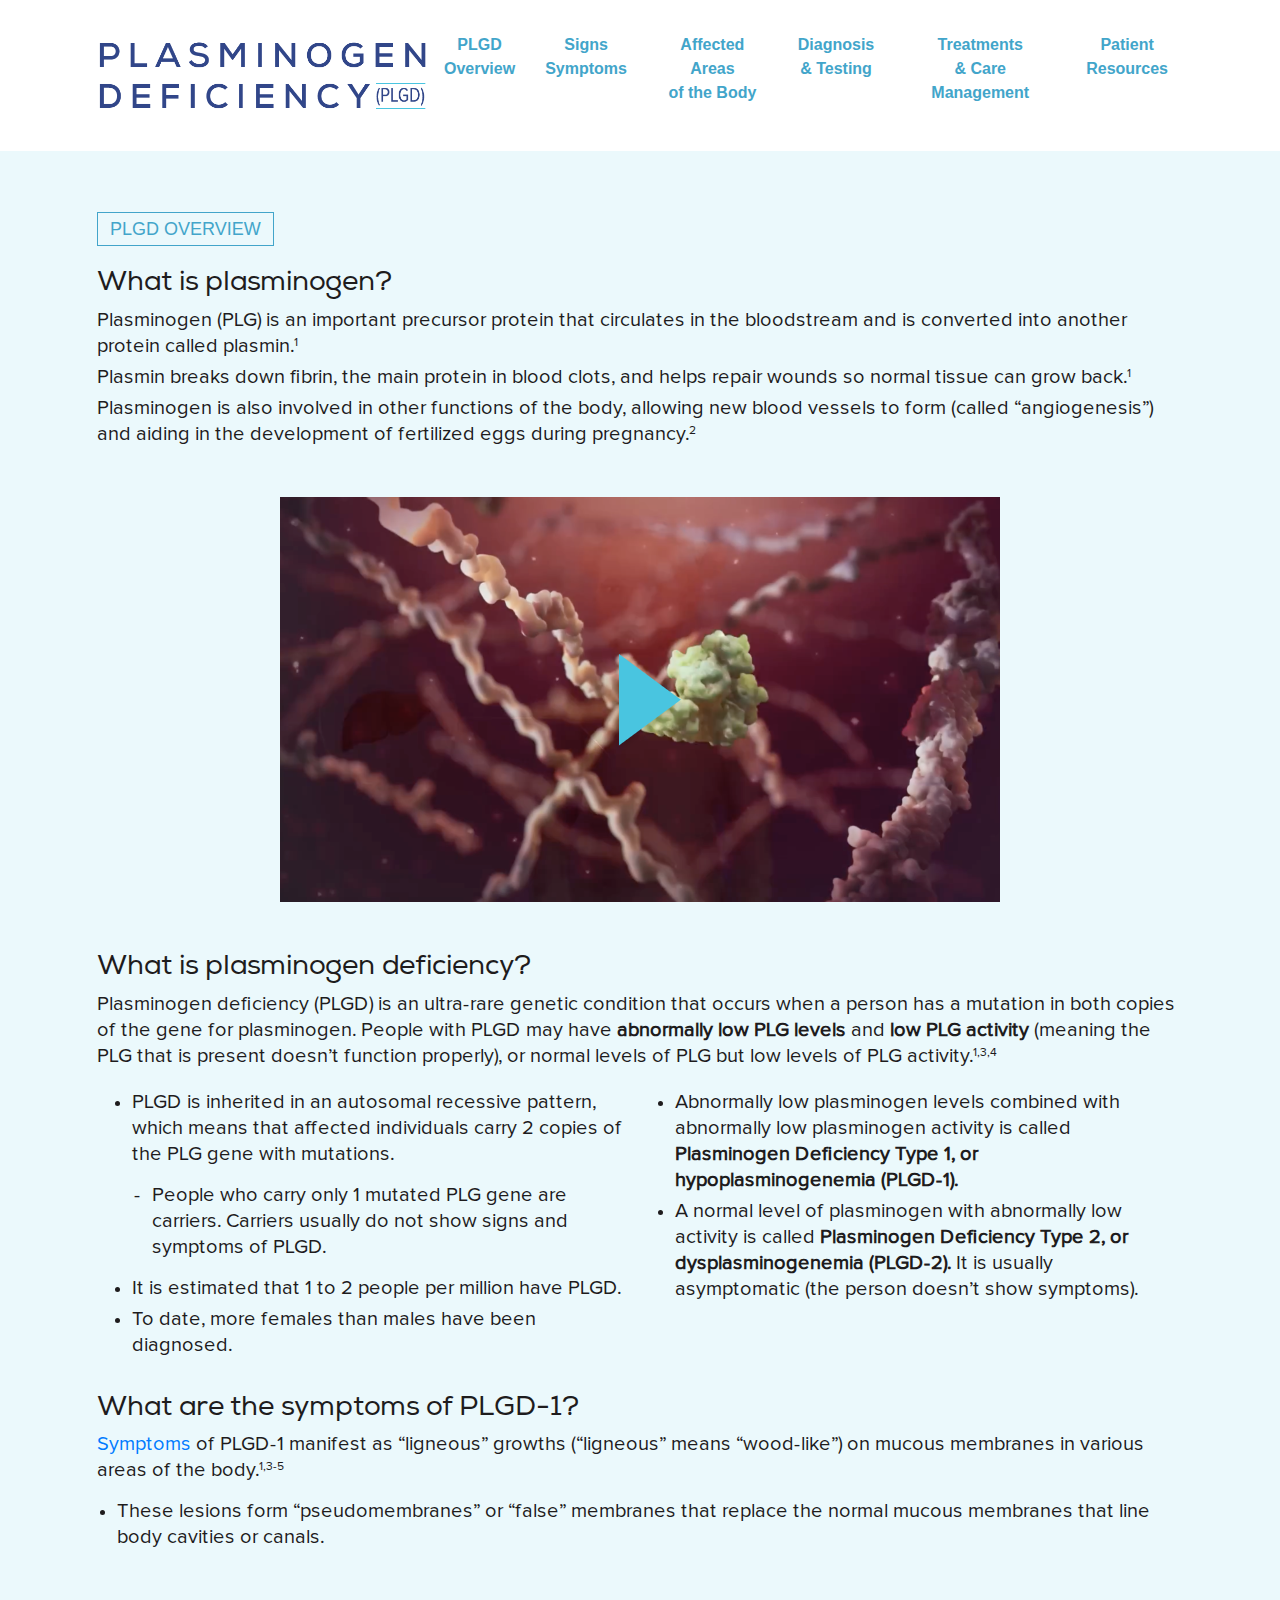
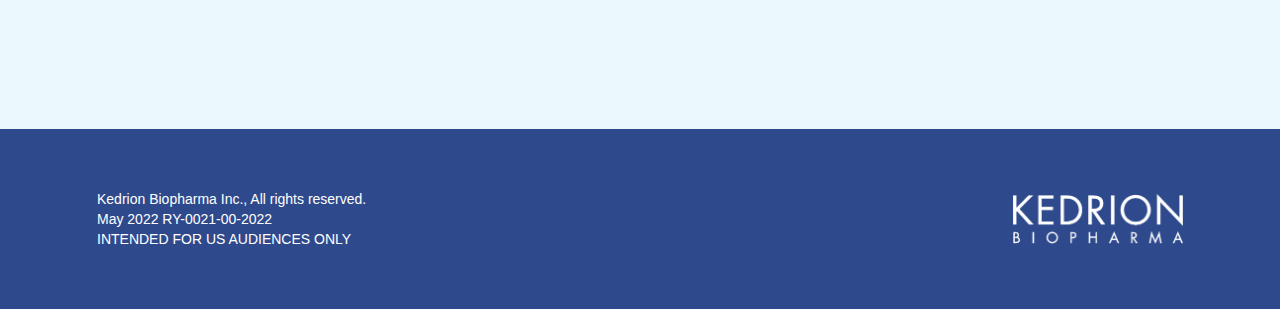
==== index2.html @ aa51964f "First Commmit" ====
<!DOCTYPE html>
<html>
<head>
	<title>Website Title</title>
	<meta charset="UTF-8">
	<meta name="viewport" content="width=device-width, initial-scale=1.0">
	<link rel="stylesheet" type="text/css" href="css/bootstrap.min.css">
	<link rel="stylesheet" type="text/css" href="css/fonts.css">
	<link rel="stylesheet" type="text/css" href="css/style.css">
	<link rel="stylesheet" type="text/css" href="css/style2.css">
	<!-- <link rel="icon" href="images/favicon.png"> -->
</head>
<body>
	<div class="loader-wrapper"><div class="loader"></div></div>
	<header class="site_header">
		<nav class="navbar navbar-expand-lg  navbar-light px-0 align-items-start">
			<div class="container align-items-start">
				<a class="navbar-brand p-0 m-0" href="index.html">
					<img src="images/logo.png">
				</a>

				<a href="javascript:void(0);" class="navbar_toggler navbar-toggler collapsed" type="button" data-toggle="collapse" data-target="#collapsibleNavbar">
					<div class="navbar_toggler_inner"></div>
				</a>

				<div class="collapse navbar-collapse" id="collapsibleNavbar">
					<ul class="navbar-nav ml-auto">
						<li class="nav-item">
							<a class="nav-link" href="#">PLGD <br>Overview</a>
						</li>
						<li class="nav-item">
							<a class="nav-link" href="#">Signs <br>Symptoms</a>
						</li>
						<li class="nav-item">
							<a class="nav-link" href="#">Affected Areas <br>of the Body</a>
						</li>
						<li class="nav-item">
							<a class="nav-link" href="#">Diagnosis <br>& Testing</a>
						</li>
						<li class="nav-item">
							<a class="nav-link" href="#">Treatments <br>& Care Management</a>
						</li>
						<li class="nav-item">
							<a class="nav-link" href="#">Patient <br>Resources</a>
						</li>
					</ul>
				</div>
			</div>
		</nav>
	</header>
	<!-- <header class="site_header">
		<div class="container">
			<a href="index.html"></a>

			<nav class="custom_navbar">
				<ul>
					<li>
						<a href="#">元気学園について</a>
					</li>
					<li>
						<a href="#">学園の様子</a>
					</li>
					<li>
						<a href="#">卒業生・保護者の声</a>
					</li>
					<li>
						<a href="#">相談と入学について</a>
					</li>
				</ul>
			</nav>
		</div>
	</header> -->
	<section class="overview_section">
        <div class="container">
            <div class="border_heading">
                <h2>PLGD OVERVIEW</h2>
            </div>
            <div class="custom_note">
                <h4>What is plasminogen?</h4>
                <p>Plasminogen (PLG) is an important precursor protein that circulates in the bloodstream and is converted into another protein called plasmin.<sup>1</sup></p>
                <p>Plasmin breaks down fibrin, the main protein in blood clots, and helps repair wounds so normal tissue can grow back.<sup>1</sup></p>
                <p>Plasminogen is also involved in other functions of the body, allowing new blood vessels to form (called “angiogenesis”) and aiding in the development of fertilized eggs during pregnancy.<sup>2</sup></p>
            </div>
            <div class="custom_assets">
                <img src="images/overview_video.png" />
            </div>
            <div class="custom_note">
                <h4>What is plasminogen deficiency?</h4>
                <p>Plasminogen deficiency (PLGD) is an ultra-rare genetic condition that occurs when a person has a mutation in both copies of the gene for plasminogen. People with PLGD may have <strong>abnormally low PLG levels</strong> and <strong>low PLG activity</strong> (meaning the PLG that is present doesn’t function properly), or normal levels of PLG but low levels of PLG activity.<sup>1,3,4</sup></p>
                <div class="container">
                    <div class="row">
                        <div class="col-md-6">
                            <ul>
                                <li>PLGD is inherited in an autosomal recessive pattern, which means that affected individuals carry 2 copies of the PLG gene with mutations.
                                    <ul>
                                        <li>People who carry only 1 mutated PLG gene are carriers. Carriers usually do not show signs and symptoms of PLGD.</li>
                                    </ul>
                                </li>
                                <li>It is estimated that 1 to 2 people per million have PLGD.</li>
                                <li>To date, more females than males have been diagnosed.</li>
                            </ul>
                        </div>
                        <div class="col-md-6">
                            <ul>
                                <li>Abnormally low plasminogen levels combined with abnormally low plasminogen activity is called <strong>Plasminogen Deficiency Type 1, or hypoplasminogenemia (PLGD-1).</strong></li>
                                <li>A normal level of plasminogen with abnormally low activity is called <strong>Plasminogen Deficiency Type 2, or dysplasminogenemia (PLGD-2).</strong> It is usually asymptomatic (the person doesn’t show symptoms).</li>
                            </ul>
                        </div>
                    </div>
                </div>
            </div>
            <div class="custom_note">
                <h4>What are the symptoms of PLGD-1?</h4>
                <p><a href="#">Symptoms</a> of PLGD-1 manifest as “ligneous” growths (“ligneous” means “wood-like”) on mucous membranes in various areas of the body.<sup>1,3-5</sup></p>
                <ul>
                    <li>These lesions form “pseudomembranes” or “false” membranes that replace the normal mucous membranes that line body cavities or canals.</li>
                </ul>
                <div class="container">
                    <div class="row">
                        <div class="col-md-6">
                            <div class="custom_assets">
                                <figure>
                                    <img src="" alt="">
                                    <figcaption>
                                        <h6></h6>
                                    </figcaption>
                                </figure>
                            </div>
                        </div>
                    </div>
                </div>
            </div>
        </div>
    </section>
	<footer class="site_footer">
		<div class="container">
			<div class="row align-items-center">
				<div class="col-sm-6">
					<p class="mb-0 text-white">Kedrion Biopharma Inc., All rights reserved.</p>
					<p class="mb-0 text-white">May 2022 RY-0021-00-2022</p>
					<p class="mb-0 text-white">INTENDED FOR US AUDIENCES ONLY</p>
				</div>
				<div class="col-sm-6">
					<div class="d-table ml-auto">
						<img src="images/kedrion_logo.png">
					</div>
				</div>
			</div>
		</div>
	</footer>
	<script src="js/jquery.min.js"></script>
	<script src="js/fonts-awesome-5.js"></script>
	<script src="js/bootstrap.bundle.min.js"></script>
	<script src="js/popper.min.js"></script>
	<script src="js/custom.js"></script>
</body>
</html>
---- css/fonts.css ----
@font-face {
    font-family: 'Nexa';
    src: url('../fonts/Nexa-Bold.eot');
    src: url('../fonts/Nexa-Bold.eot?#iefix') format('embedded-opentype'),
        url('../fonts/Nexa-Bold.woff2') format('woff2'),
        url('../fonts/Nexa-Bold.woff') format('woff'),
        url('../fonts/Nexa-Bold.ttf') format('truetype');
    font-weight: bold;
    font-style: normal;
    font-display: swap;
}

@font-face {
    font-family: 'Nexa';
    src: url('../fonts/Nexa-Light.eot');
    src: url('../fonts/Nexa-Light.eot?#iefix') format('embedded-opentype'),
        url('../fonts/Nexa-Light.woff2') format('woff2'),
        url('../fonts/Nexa-Light.woff') format('woff'),
        url('../fonts/Nexa-Light.ttf') format('truetype');
    font-weight: 300;
    font-style: normal;
    font-display: swap;
}

@font-face {
    font-family: 'NexaRegular';
    src: url('../fonts/NexaRegular.eot');
    src: url('../fonts/NexaRegular.eot?#iefix') format('embedded-opentype'),
        url('../fonts/NexaRegular.woff2') format('woff2'),
        url('../fonts/NexaRegular.woff') format('woff'),
        url('../fonts/NexaRegular.ttf') format('truetype');
    font-weight: normal;
    font-style: normal;
    font-display: swap;
}

@font-face {
    font-family: 'Proxima Nova Rg';
    src: url('../fonts/ProximaNova-Regular.eot');
    src: url('../fonts/ProximaNova-Regular.eot?#iefix') format('embedded-opentype'),
        url('../fonts/ProximaNova-Regular.woff2') format('woff2'),
        url('../fonts/ProximaNova-Regular.woff') format('woff'),
        url('../fonts/ProximaNova-Regular.ttf') format('truetype');
    font-weight: normal;
    font-style: normal;
    font-display: swap;
}
---- css/style.css ----
/*fonts css start*/

/*fonts css end*/

/*common css start*/
*{
    box-sizing: border-box;
    margin: 0px;
    padding: 0px;
}
body, h1, h2, h3, h4, h5, h6, ul, li, p, a, span{
    margin: 0px;
    padding: 0px;
}
body {
    -webkit-font-smoothing: antialiased;
    -moz-font-smoothing: antialiased;
    -font-smoothing: antialiased;
}
body.no_scroll {
    overflow: hidden;
}
a, button, input[type=submit], select{
    cursor: pointer;
}
a, a:hover, a:focus, 
button, button:hover, button:focus,
input, input:hover, input:focus, 
textarea, textarea:hover, textarea:focus,
select, select:hover, select:focus{
    outline: 0;
    box-shadow: none;
    text-decoration: none;
}
ul, ol, li{
    list-style: none;
}
img{
    max-width: 100%;
    display: block;
}
/*common css end*/

/*page pre-loader css start*/
.loader-wrapper {
    position: fixed;
    width: 100%;
    height: 100%;
    top: 0;
    left: 0;
    z-index: 999999;
    pointer-events: none;
    background-color: #fff;
}
.loader-wrapper .loader {
    position: absolute;
    top:0;
    bottom: 0;
    left:0;
    right: 0;
    margin: auto;
    -webkit-border-radius: 50%;
    border-radius: 50%;
    width: 50px;
    height: 50px;
    border-top: 3px solid rgba(62, 174, 230, 0.2);
    border-right: 3px solid rgba(62, 174, 230, 0.2);
    border-bottom: 3px solid rgba(62, 174, 230, 0.2);
    border-left: 3px solid rgba(62, 174, 230, 0.8);
    -webkit-animation: loaderSpin 1.5s infinite linear;
    animation: loaderSpin 1.5s infinite linear;
}
@-webkit-keyframes loaderSpin {
    0% {
        -webkit-transform: rotate(0deg);
        transform: rotate(0deg);
    }
    100% {
        -webkit-transform: rotate(360deg);
        transform: rotate(360deg);
    }
}
@keyframes loaderSpin {
    0% {
        -webkit-transform: rotate(0deg);
        transform: rotate(0deg);
    }
    100% {
        -webkit-transform: rotate(360deg);
        transform: rotate(360deg);
    }
}
/*page pre-loader css end*/

/*container css start*/

/*container css end*/

/*header section css start*/
.site_header {
    padding: 25px 0 !important;
    /*position: fixed;*/
    top: 0;
    left: 0;
    right: 0;
}
.site_header .container {
    position: relative;
}
.site_header .navbar-brand img {
    max-width: 332px;
}
.site_header ul.navbar-nav li a {
    font-size: 16px;
    text-align: center;
    font-weight: 700;
    color: #42A5CA !important;
    padding: 0 15px !important;
}
.navbar_toggler {
    padding: 0;
    height: 35px;
    width: 35px;
    border: none;
    outline: none !important;
    background-color: transparent;
    border-radius: 5px;
    position: absolute;
    top: 0;
    bottom: 0;
    margin: auto;
    right: 15px;
    z-index: 9999;
}
.navbar_toggler .navbar_toggler_inner,
.navbar_toggler .navbar_toggler_inner:after,
.navbar_toggler .navbar_toggler_inner:before {
    width: 35px;
    height: 4px;
    transition-timing-function: ease;
    transition-duration: 0.3s;
    transition-property: transform;
    border-radius: 4px;
    background-color: #ed6d00;
    position: absolute;
    left: 0;
    right: 0;
}
.navbar_toggler .navbar_toggler_inner{
    transition: top 75ms ease,transform 75ms cubic-bezier(.215,.61,.355,1) 0.12s;
    transform: rotate(45deg);
    top: 0!important;
    bottom: 0!important;
    margin: auto;
}
.navbar_toggler .navbar_toggler_inner:after,
.navbar_toggler .navbar_toggler_inner:before {
    display: block;
    content: "";
}
.navbar_toggler .navbar_toggler_inner:before {
    top: 0 !important;
    transition: top 75ms ease,opacity 75ms ease 0.12s;
    opacity: 0;
}
.navbar_toggler .navbar_toggler_inner:after {
    bottom: 0;
    transition: bottom 75ms ease,transform 75ms cubic-bezier(.215,.61,.355,1) 0.12s;
    transform: rotate(-90deg);
}
.navbar_toggler.collapsed .navbar_toggler_inner {
    transition: top 75ms ease 0.12s,transform 75ms cubic-bezier(.55,.055,.675,.19);
    transform: rotate(0deg);
}
.navbar_toggler.collapsed .navbar_toggler_inner:before {
    transition: top 75ms ease 0.12s,opacity 75ms ease;
    top: -12px !important;
    opacity: 1;
}
.navbar_toggler.collapsed .navbar_toggler_inner:after {
    transition: bottom 75ms ease 0.12s,transform 75ms cubic-bezier(.55,.055,.675,.19);
    bottom: -12px !important;
    transform: rotate(0deg);
}
/*header section css end*/

/*footer section css start*/
.site_footer {
    background-color: #2F4A8C;
    padding: 60px 0;
}
.site_footer p {
    font-size: 14px;
    line-height: 20px;
}
.site_footer img {
    max-width: 170px;
}
/*footer section css end*/


@media (min-width: 1300px) {
    .site_header .container,
    .site_footer .container {
        max-width: 1296px !important;
    }
}
@media (min-width: 1200px) {
    .container, .container-lg, .container-md, .container-sm, .container-xl {
        max-width: 1116px !important;
    }
}

@media (max-width: 1199px) {
    .site_header .navbar-brand img {
        max-width: 250px;
    }
    .site_header ul.navbar-nav li a {
        font-size: 14px;
        padding: 0 10px !important;
    }
}
@media (max-width: 991px) {
    .navbar-collapse {
        position: fixed;
        top: 0;
        left: -350px;
        bottom: 0;
        width: 350px;
        display: block !important;
        background-color: #2f4a8c;
    }
    .navbar-collapse.show {
        left: 0;
    }
}
---- css/style2.css ----
.overview_section{
    width: 100%;
    padding: 61px 0 44px;
    background-color: rgba(73, 197, 224, 0.11);
}
.border_heading{
    display: inline-block;
    border: 1px solid #42A5CA;
    padding: 7px 12px;
    margin-bottom: 22px;
}
.border_heading h2{
    color: #42A5CA;
    font-size: 18px;
    font-weight: 500;
    line-height: 1;
}
.custom_note{
    width: 100%;
    margin-bottom: 20px;
}
.custom_note h4{
    color: #1E1C1D;
    font-size: 28px;
    font-family: 'NexaRegular';
    font-weight: normal;
    margin-bottom: 5px;
}
.custom_note p{
    color: #1E1C1D;
    font-weight: normal;
    font-size: 20px;
    font-family: 'Proxima Nova Rg';
    line-height: 1.3;
    margin-bottom: 5px;
}
.custom_note ul{
    padding-left: 20px;
    margin: 15px 0;
}
.custom_note ul,
.custom_note ol,
.custom_note li{
    list-style: disc;
    color: #1E1C1D;
    font-weight: normal;
    font-size: 20px;
    font-family: 'Proxima Nova Rg';
    line-height: 1.3;
}
.custom_note li{
    margin-bottom: 5px;
}
.custom_note li li{
    position: relative;
    list-style: none;
}
.custom_note li li:before{
    content: '-';
    position: absolute;
    top: 0;
    left: -18px;
    font-weight: 400;
}
.custom_note p sup{
    font-size: 60%;
}
.custom_assets{
    width: 100%;
    text-align: center;
    margin: 50px 0;
}
.custom_assets img,
.custom_assets video{
    margin: auto;
}
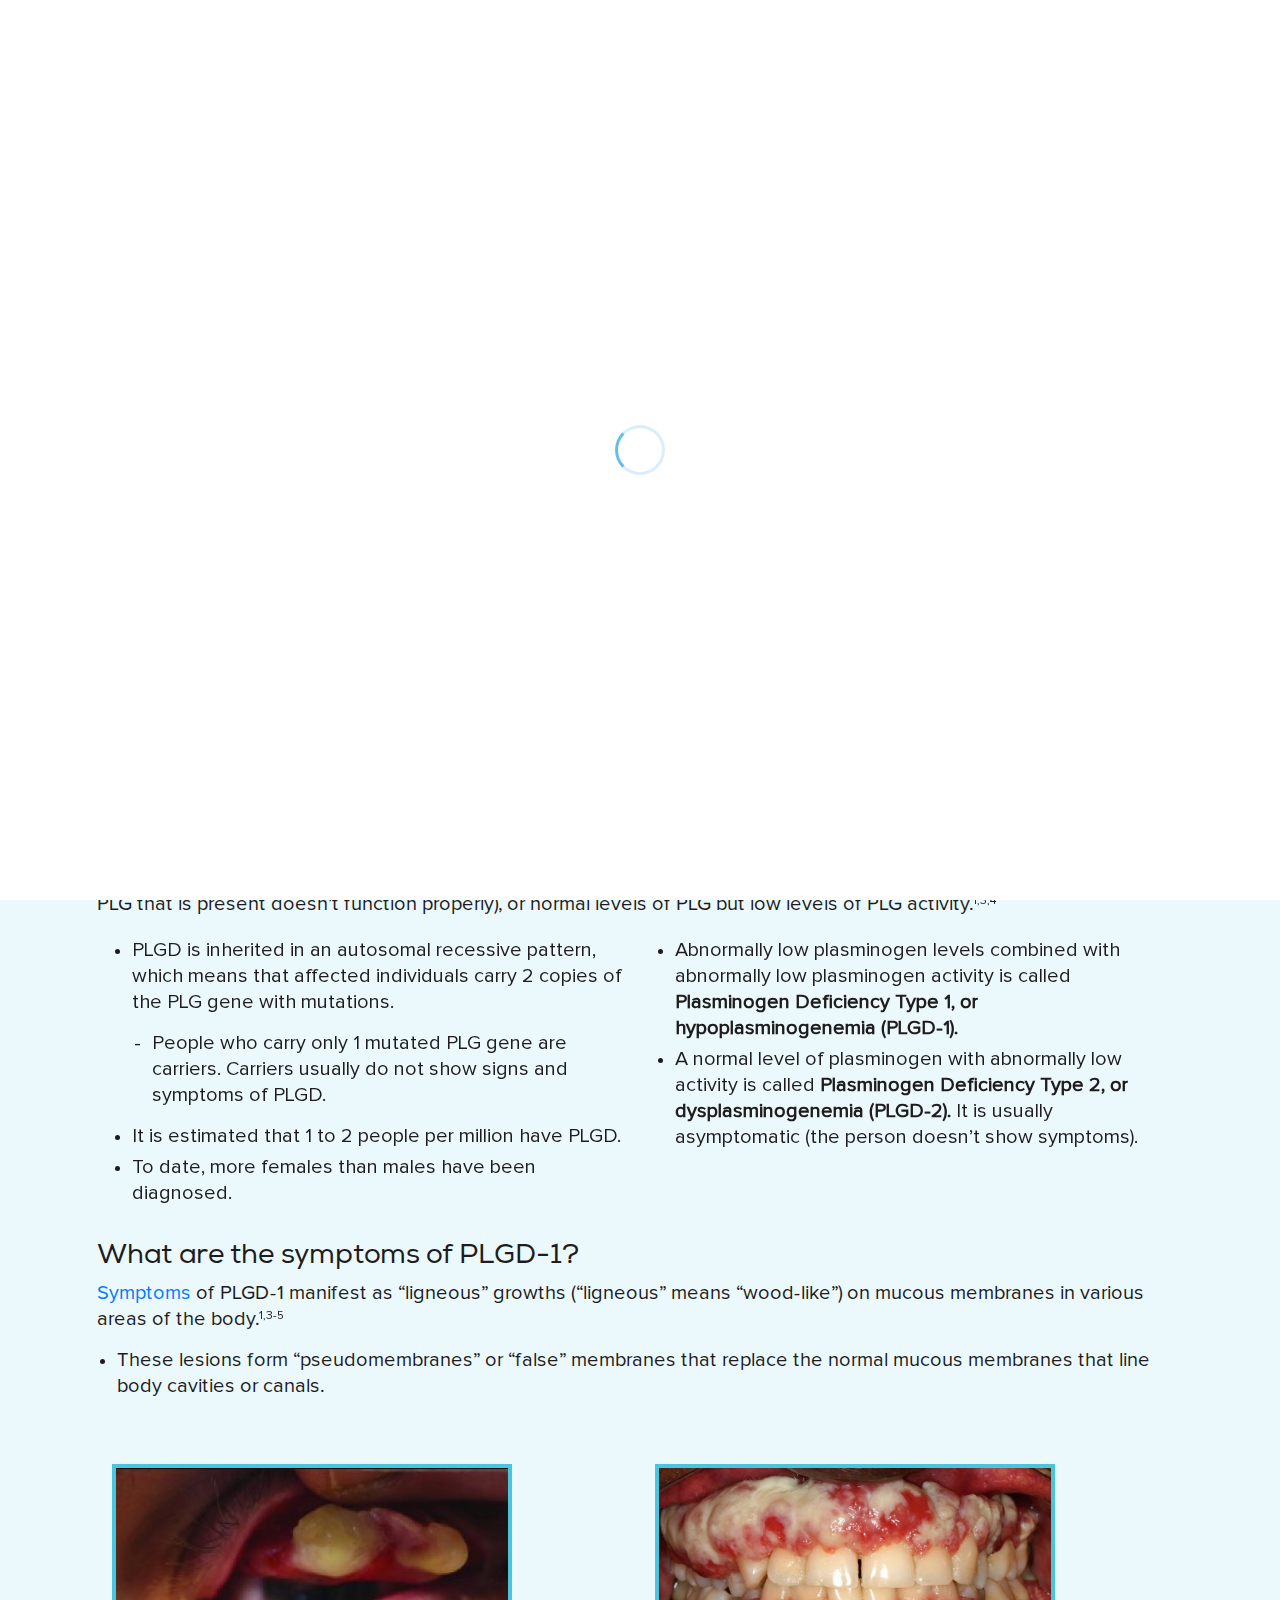
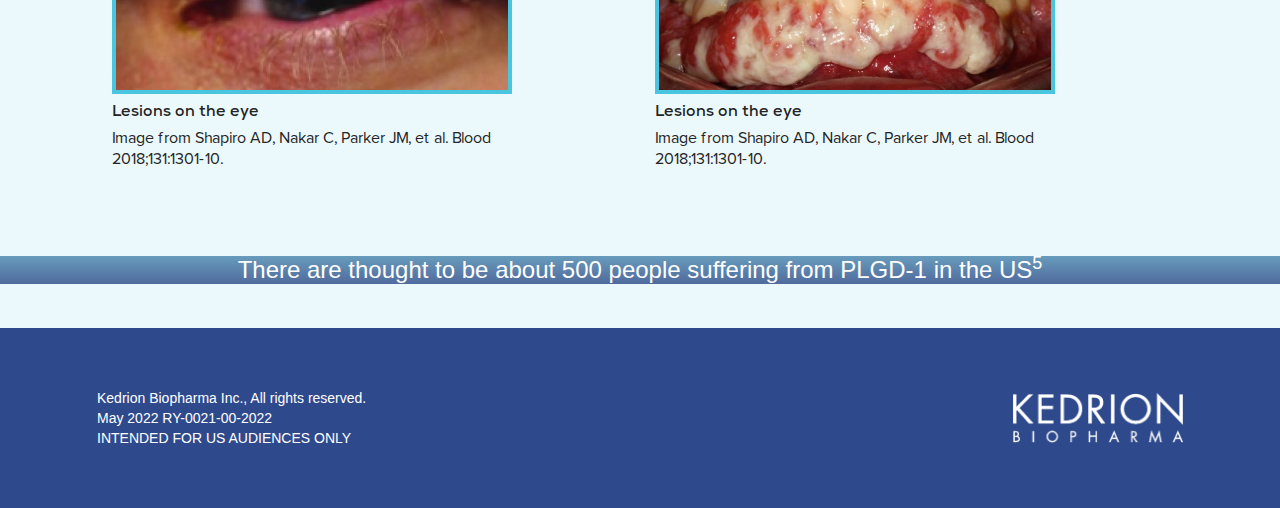
==== commit f07b108b: "ADD content" ====
--- a/index2.html
+++ b/index2.html
@@ -120,15 +120,32 @@
                         <div class="col-md-6">
                             <div class="custom_assets">
                                 <figure>
-                                    <img src="" alt="">
+                                    <img src="images/overview_symtoms01.png" alt="">
                                     <figcaption>
-                                        <h6></h6>
+                                        <h6>Lesions on the eye</h6>
+                                        <p>Image from Shapiro AD, Nakar C, Parker JM, et al. Blood 2018;131:1301-10.</p>
+                                    </figcaption>
+                                </figure>
+                            </div>
+                        </div>
+                        <div class="col-md-6">
+                            <div class="custom_assets">
+                                <figure>
+                                    <img src="images/overview_symtoms02.png" alt="">
+                                    <figcaption>
+                                        <h6>Lesions on the eye</h6>
+                                        <p>Image from Shapiro AD, Nakar C, Parker JM, et al. Blood 2018;131:1301-10.</p>
                                     </figcaption>
                                 </figure>
                             </div>
                         </div>
                     </div>
                 </div>
+            </div>
+        </div>
+        <div class="blue_gradient_bg">
+            <div class="container">
+                <h4>There are thought to be about 500 people suffering from PLGD-1 in the US<sup>5</sup></h4>
             </div>
         </div>
     </section>
--- a/css/style.css
+++ b/css/style.css
@@ -99,16 +99,24 @@
 /*header section css start*/
 .site_header {
     padding: 25px 0 !important;
-    /*position: fixed;*/
+    position: fixed;
     top: 0;
     left: 0;
     right: 0;
+    transition: all 0.4s;
+}
+.site_header.scrollnav {
+    background-color: #fff;
+    box-shadow: 0 3px 6px 0 rgb(0 0 0 / 8%);
 }
 .site_header .container {
     position: relative;
+    padding: 0 15px !important;
 }
 .site_header .navbar-brand img {
     max-width: 332px;
+    /*position: relative;
+    z-index: 11;*/
 }
 .site_header ul.navbar-nav li a {
     font-size: 16px;
@@ -125,11 +133,11 @@
     outline: none !important;
     background-color: transparent;
     border-radius: 5px;
-    position: absolute;
+    position: relative;
     top: 0;
     bottom: 0;
-    margin: auto;
-    right: 15px;
+    margin: auto 0 auto auto;
+    right: 0;
     z-index: 9999;
 }
 .navbar_toggler .navbar_toggler_inner,
@@ -141,16 +149,15 @@
     transition-duration: 0.3s;
     transition-property: transform;
     border-radius: 4px;
-    background-color: #ed6d00;
+    background-color: #42A5CA;
     position: absolute;
     left: 0;
     right: 0;
 }
 .navbar_toggler .navbar_toggler_inner{
-    transition: top 75ms ease,transform 75ms cubic-bezier(.215,.61,.355,1) 0.12s;
-    transform: rotate(45deg);
-    top: 0!important;
-    bottom: 0!important;
+    transition: top 75ms ease 0.12s,transform 75ms cubic-bezier(.55,.055,.675,.19);
+    top: 0;
+    bottom: 0;
     margin: auto;
 }
 .navbar_toggler .navbar_toggler_inner:after,
@@ -159,28 +166,27 @@
     content: "";
 }
 .navbar_toggler .navbar_toggler_inner:before {
-    top: 0 !important;
+    transition: top 75ms ease 0.12s,opacity 75ms ease;
+    top: -12px;
+}
+.navbar_toggler .navbar_toggler_inner:after {
+    transition: bottom 75ms ease 0.12s,transform 75ms cubic-bezier(.55,.055,.675,.19);
+    bottom: -12px;
+}
+.navbar_toggler.open_menu .navbar_toggler_inner {
+    transition: top 75ms ease,transform 75ms cubic-bezier(.215,.61,.355,1) 0.12s;
+    transform: rotate(45deg);
+    top: 0;
+}
+.navbar_toggler.open_menu .navbar_toggler_inner:before {
+    top: 0;
     transition: top 75ms ease,opacity 75ms ease 0.12s;
     opacity: 0;
 }
-.navbar_toggler .navbar_toggler_inner:after {
+.navbar_toggler.open_menu .navbar_toggler_inner:after {
     bottom: 0;
     transition: bottom 75ms ease,transform 75ms cubic-bezier(.215,.61,.355,1) 0.12s;
     transform: rotate(-90deg);
-}
-.navbar_toggler.collapsed .navbar_toggler_inner {
-    transition: top 75ms ease 0.12s,transform 75ms cubic-bezier(.55,.055,.675,.19);
-    transform: rotate(0deg);
-}
-.navbar_toggler.collapsed .navbar_toggler_inner:before {
-    transition: top 75ms ease 0.12s,opacity 75ms ease;
-    top: -12px !important;
-    opacity: 1;
-}
-.navbar_toggler.collapsed .navbar_toggler_inner:after {
-    transition: bottom 75ms ease 0.12s,transform 75ms cubic-bezier(.55,.055,.675,.19);
-    bottom: -12px !important;
-    transform: rotate(0deg);
 }
 /*header section css end*/
 
@@ -198,10 +204,51 @@
 }
 /*footer section css end*/
 
+/*banner section css start*/
+.banner_section {
+    height: 760px;
+    display: flex;
+    padding: 150px 0 100px;
+    background-image: url('../images/banner_bg_image.png');
+    background-size: cover;
+    background-position: center;
+    background-repeat: no-repeat;
+}
+.banner_content h2 {
+    color: #42A5CA;
+    font-size: 44px;
+    font-weight: 600;
+    line-height: 53px;
+    margin: 0;
+}
+.banner_content h2 span {
+    font-size: 34px;
+}
+.banner_content .banner_link p {
+    font-size: 20px;
+    line-height: 30px;
+    margin: 0;
+}
+.banner_content .banner_link a {
+    display: table;
+    margin: 20px auto 0;
+    width: 30px;
+    height: 30px;
+    border: 1px solid #fff;
+    text-align: center;
+    line-height: 26px;
+    color: #fff;
+}
+/*banner section css end*/
+
+
+
+
 
 @media (min-width: 1300px) {
     .site_header .container,
-    .site_footer .container {
+    .site_footer .container,
+    .banner_section .container {
         max-width: 1296px !important;
     }
 }
@@ -221,16 +268,63 @@
     }
 }
 @media (max-width: 991px) {
+    .site_header {
+        padding: 15px 0 !important;
+    }
     .navbar-collapse {
         position: fixed;
         top: 0;
         left: -350px;
         bottom: 0;
         width: 350px;
-        display: block !important;
+        display: block;
         background-color: #2f4a8c;
-    }
-    .navbar-collapse.show {
-        left: 0;
+        transition: all 0.3s;
+        z-index: 1;
+        padding: 10px 10px;
+    }
+    .navbar_animate  {
+        left: 0 !important;
+    }
+    .collapse:not(.show) {
+        display: unset !important;
+    }
+    .site_header ul.navbar-nav li a {
+        padding: 8px 0 !important;
+        text-align: left;
+        color: #fff !important;
+    }
+    .site_header ul.navbar-nav li a br {
+        display: none;
+    }
+    .site_header ul.navbar-nav li.logo a img {
+        max-width: 250px;
+        margin-bottom: 30px;
+    }
+}
+@media (max-width: 767px) {
+    .site_header {
+        padding: 10px 0 !important;
+    }
+    .site_header .navbar-brand img {
+        max-width: 200px;
+    }
+    .site_footer {
+        padding: 30px 0;
+    }
+}
+@media (max-width: 575px) {
+    .site_header .navbar-brand img {
+        max-width: 170px;
+    }
+    .navbar-collapse {
+        left: -100%;
+        width: 100%;
+    }
+    .navbar_animate  {
+        left: 0 !important;
+    }
+    .site_header ul.navbar-nav li.logo a img {
+        max-width: 200px;
     }
 }--- a/css/style2.css
+++ b/css/style2.css
@@ -66,11 +66,40 @@
     font-size: 60%;
 }
 .custom_assets{
+    display: table;
+    margin: 50px auto;
     width: 100%;
-    text-align: center;
-    margin: 50px 0;
+    text-align: left;
+}
+.custom_assets figcaption{
+    width: 100%;
+    max-width: 400px;
+    margin-top: 10px;
+}
+.custom_assets figcaption h6{
+    color: #252425;
+    font-size: 16px;
+    font-family: 'Nexa';
+    font-weight: 700;
+    margin-bottom: 5px;
+}
+.custom_assets figcaption p{
+    color: #252425;
+    font-size: 16px;
+    font-family: 'Proxima Nova Rg';
+    font-weight: normal;
+    font-size: italic;
+    margin-bottom: 10px;
 }
 .custom_assets img,
 .custom_assets video{
-    margin: auto;
+    margin: 0;
+}
+.blue_gradient_bg{
+    width: 100%;
+    background: linear-gradient(180deg, #689cbc, #506a9d);
+    text-align: center;
+}
+.blue_gradient_bg h4{
+    color: #FFFFFF;
 }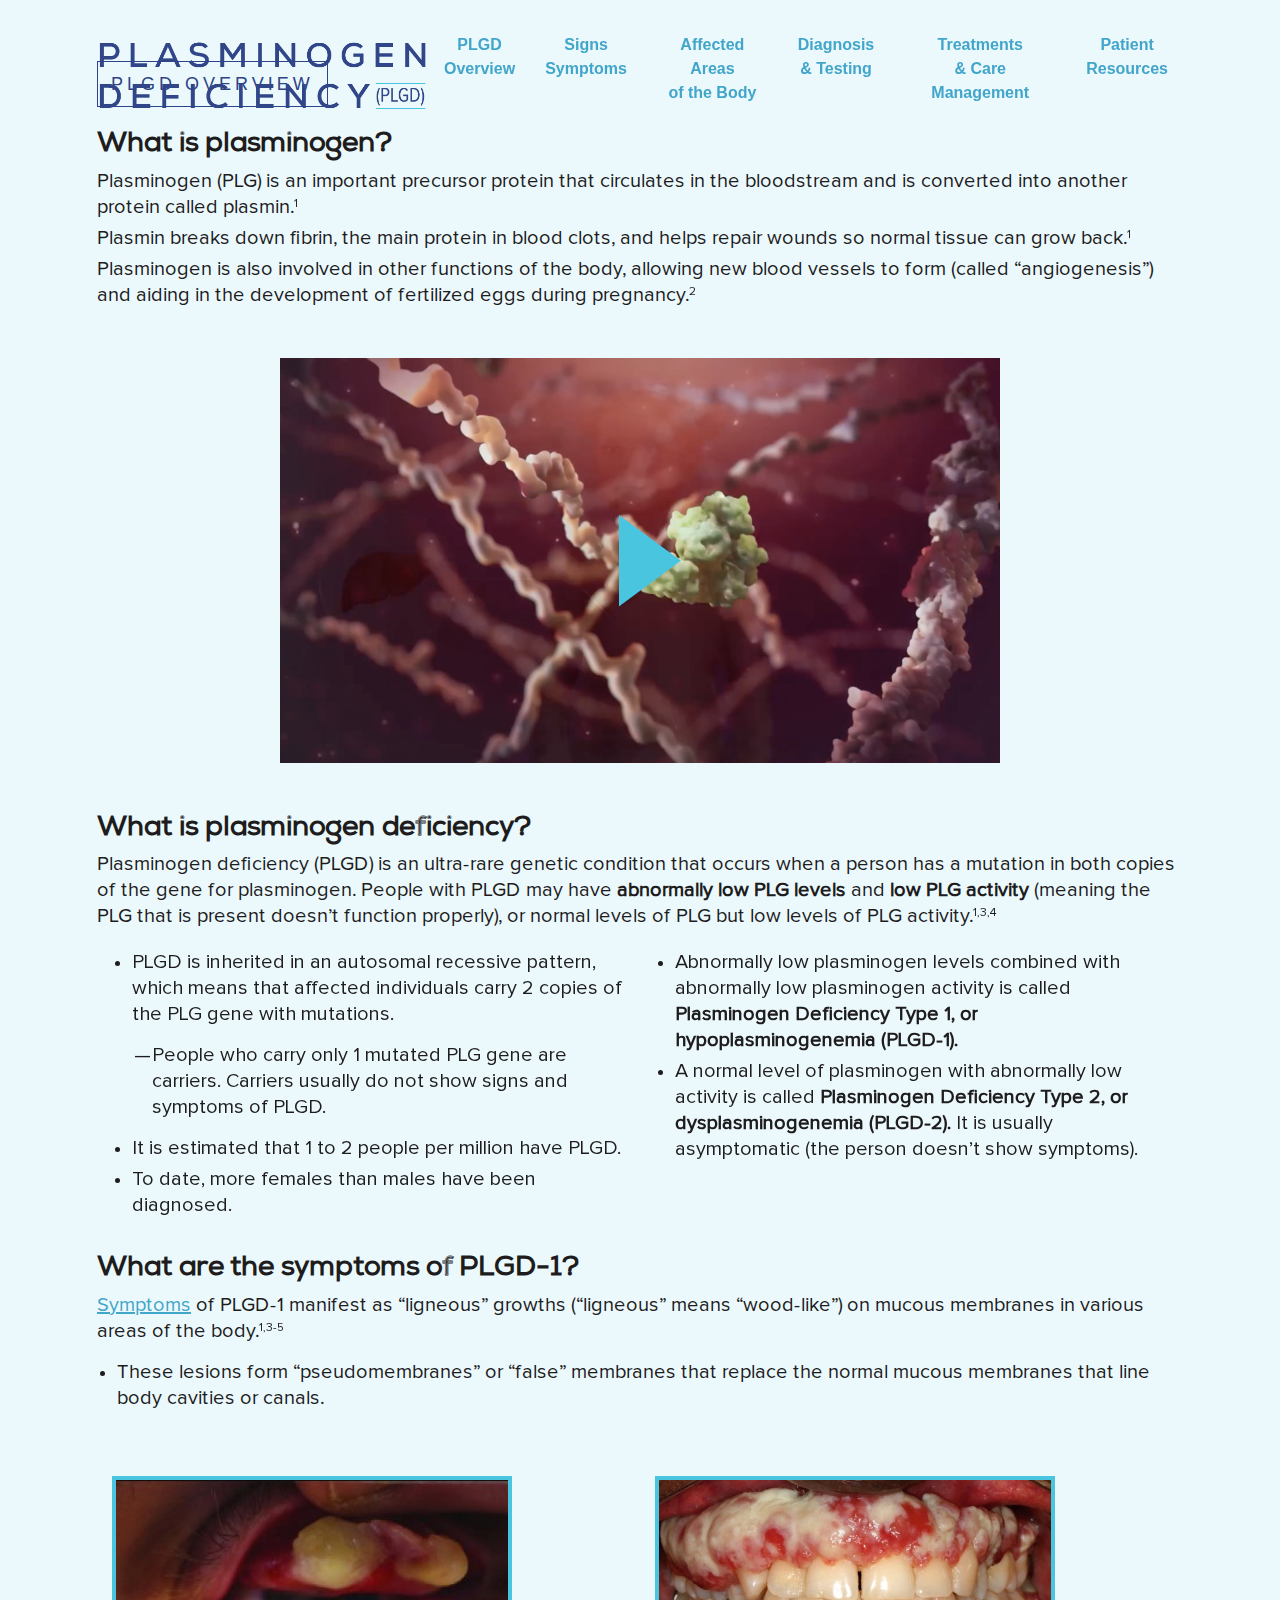
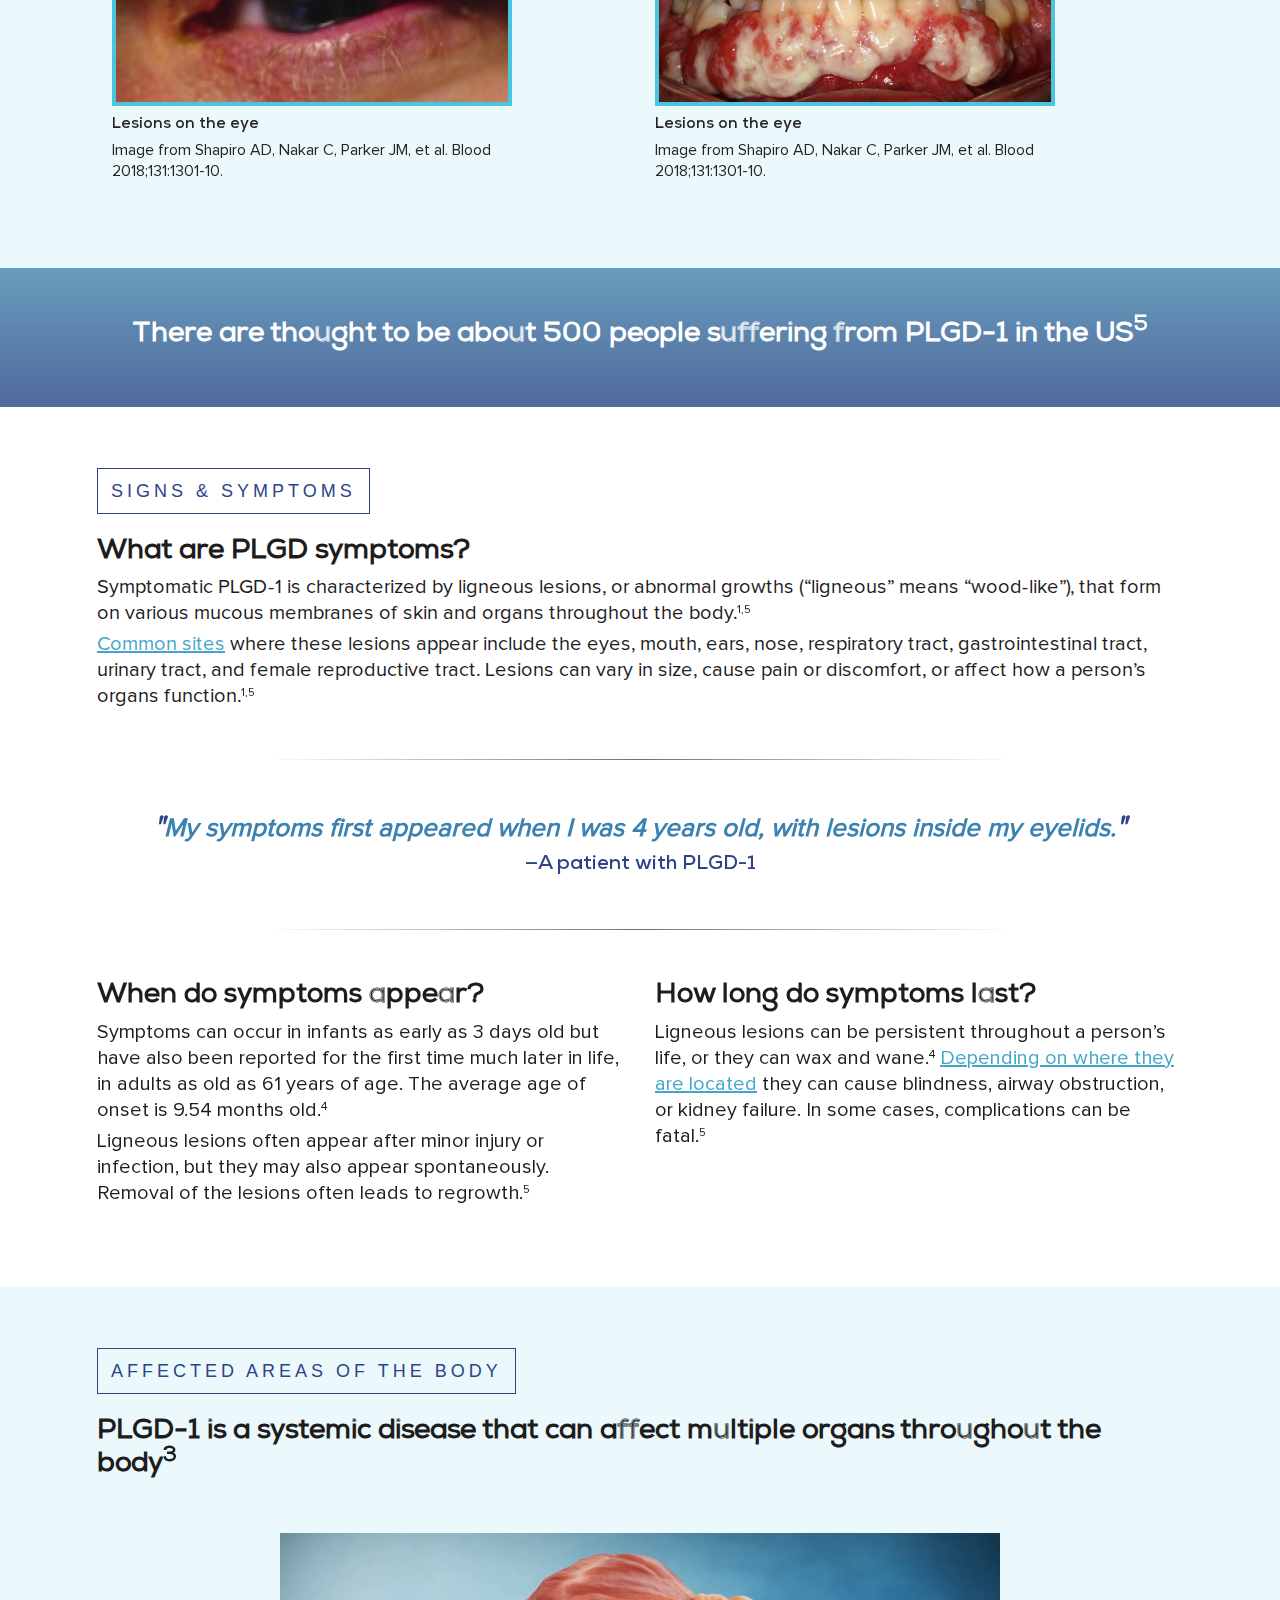
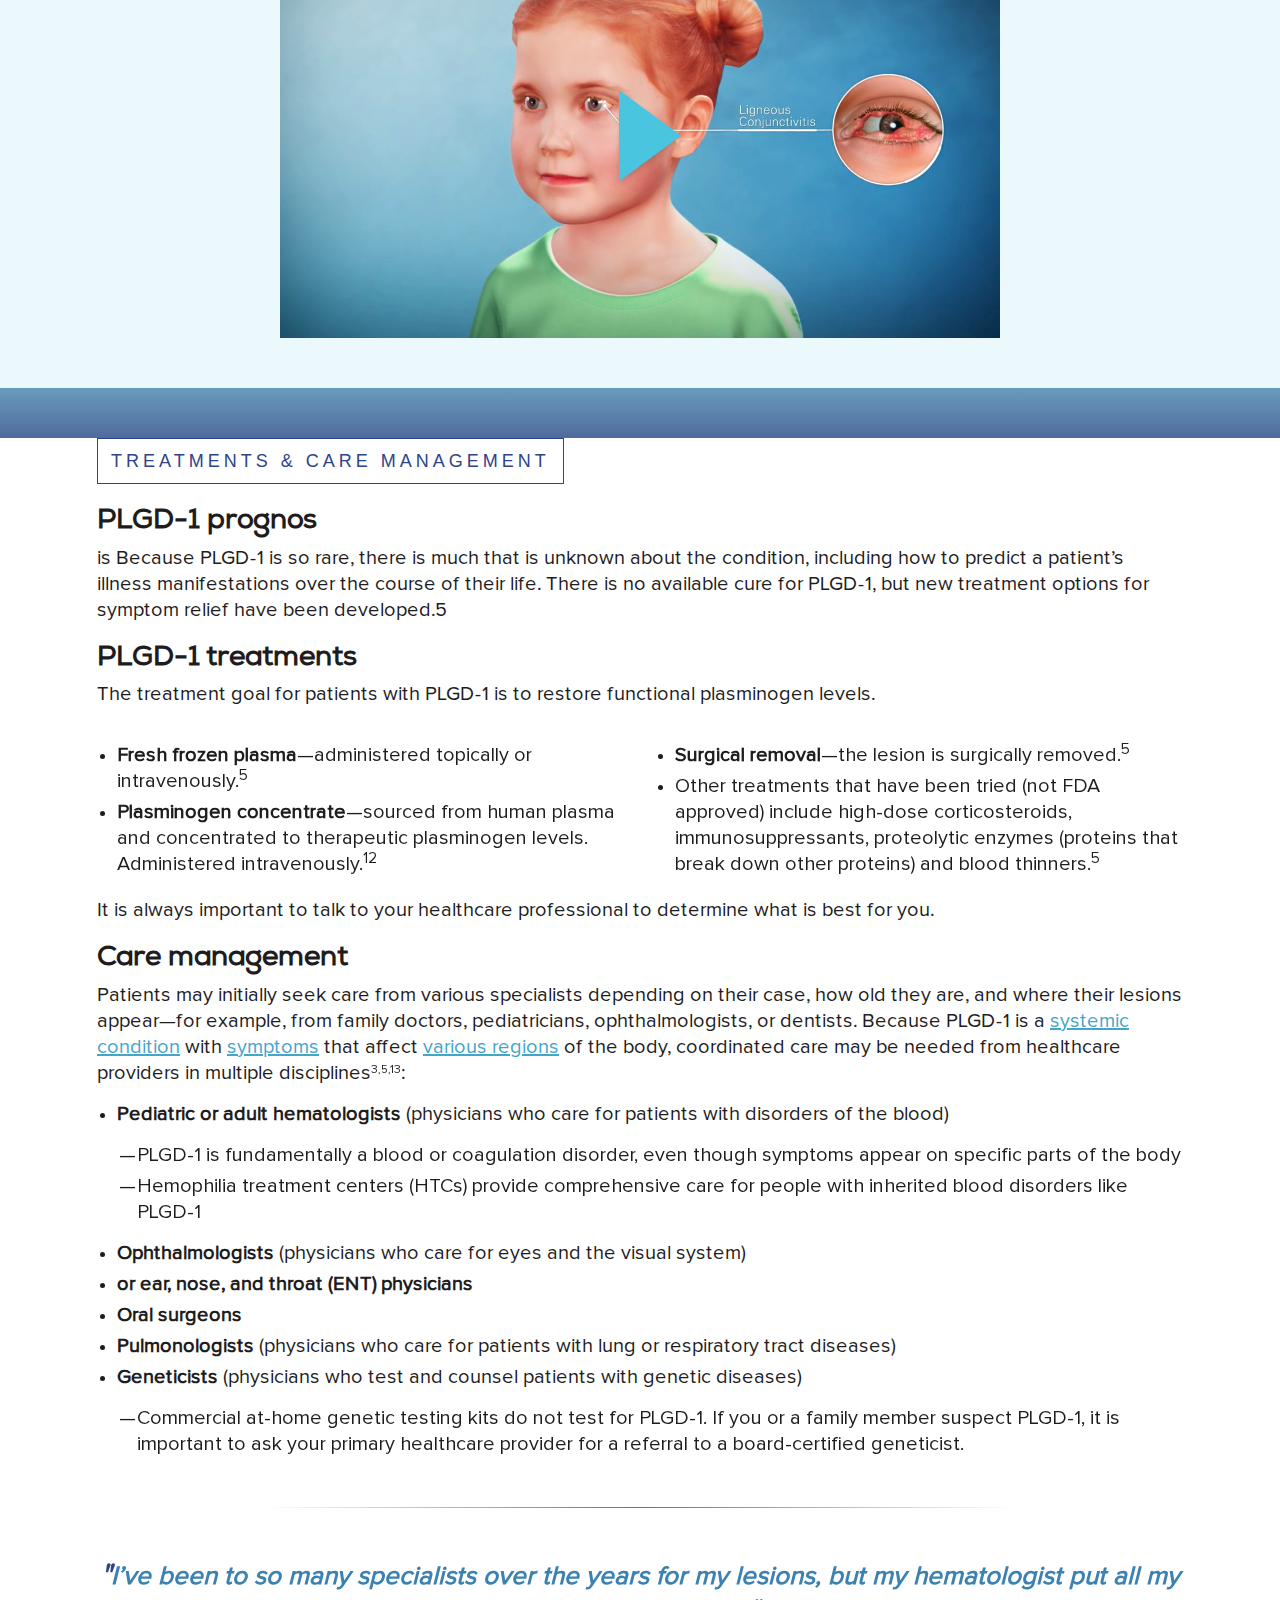
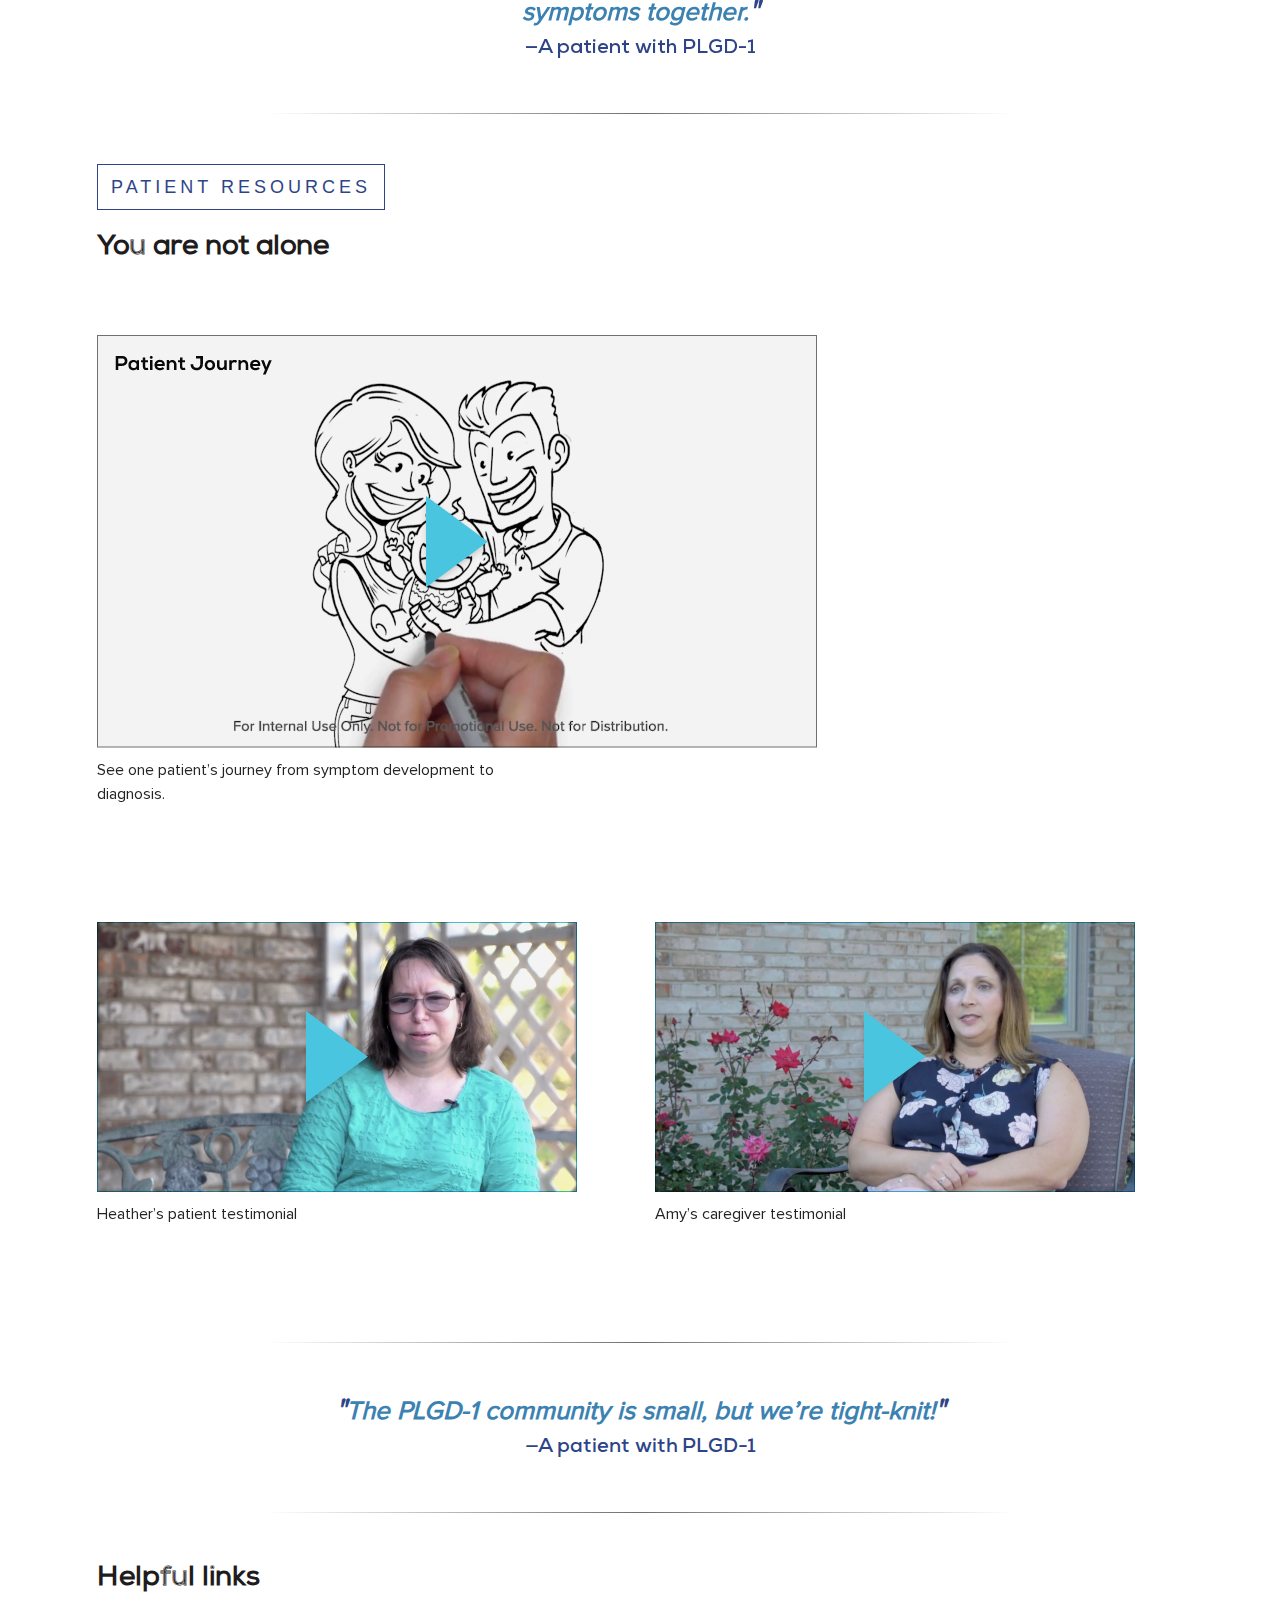
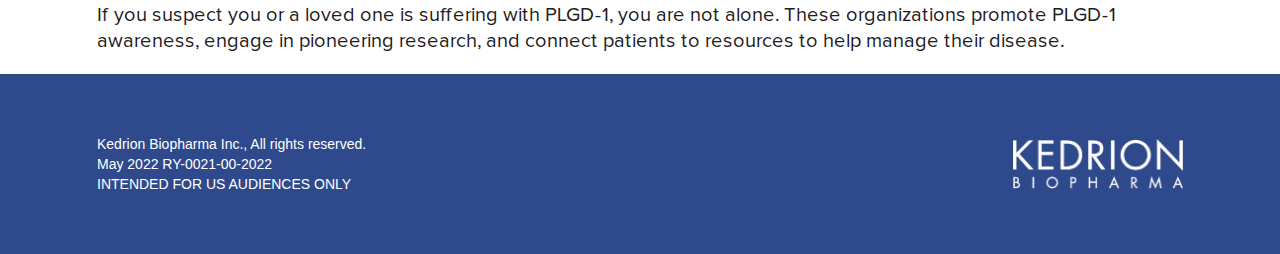
==== commit cf988433: "Content has been added" ====
--- a/index2.html
+++ b/index2.html
@@ -11,7 +11,7 @@
 	<!-- <link rel="icon" href="images/favicon.png"> -->
 </head>
 <body>
-	<div class="loader-wrapper"><div class="loader"></div></div>
+	<!-- <div class="loader-wrapper"><div class="loader"></div></div> -->
 	<header class="site_header">
 		<nav class="navbar navbar-expand-lg  navbar-light px-0 align-items-start">
 			<div class="container align-items-start">
@@ -149,6 +149,163 @@
             </div>
         </div>
     </section>
+    <section class="sign_and_symptom_section">
+        <div class="container">
+            <div class="border_heading">
+                <h2>SIGNS & SYMPTOMS</h2>
+            </div>
+            <div class="custom_note">
+                <h4>What are PLGD symptoms?</h4>
+                <p>Symptomatic PLGD-1 is characterized by ligneous lesions, or abnormal growths (“ligneous” means “wood-like”), that form on various mucous membranes of skin and organs throughout the body.<sup>1,5</sup> </p>
+                <p><a href="#">Common sites</a> where these lesions appear include the eyes, mouth, ears, nose, respiratory tract, gastrointestinal tract, urinary tract, and female reproductive tract. Lesions can vary in size, cause pain or discomfort, or affect how a person’s organs function.<sup>1,5</sup></p>
+            </div>
+            <div class="custom_qoute">
+                <h5><span>"</span>My symptoms first appeared when I was 4 years old, with lesions inside my eyelids.<span>"</span></h5>
+                <p>—A patient with PLGD-1</p>
+            </div>
+            <div class="row">
+                <div class="col-md-6">
+                    <div class="custom_note">
+                        <h4>When do symptoms appear?</h4>
+                        <p>Symptoms can occur in infants as early as 3 days old but have also been reported for the first time much later in life, in adults as old as 61 years of age. The average age of onset is 9.54 months old.<sup>4</sup></p>
+                        <p>Ligneous lesions often appear after minor injury or infection, but they may also appear spontaneously. Removal of the lesions often leads to regrowth.<sup>5</sup></p>
+                    </div>
+                </div>
+                <div class="col-md-6">
+                    <div class="custom_note">
+                        <h4>How long do symptoms last?</h4>
+                        <p>Ligneous lesions can be persistent throughout a person’s life, or they can wax and wane.<sup>4</sup> <a href="#">Depending on where they are located</a> they can cause blindness, airway obstruction, or kidney failure. In some cases, complications can be fatal.<sup>5</sup></p>
+                    </div>
+                </div>
+            </div>
+        </div>
+    </section>
+    <section class="affected_section">
+        <div class="container">
+            <div class="border_heading">
+                <h2>AFFECTED AREAS OF THE BODY</h2>
+            </div>
+            <div class="custom_note">
+                <h4>PLGD-1 is a systemic disease that can affect multiple organs throughout the body<sup>3</sup></h4>
+            </div>
+            <div class="custom_assets">
+                <img src="images/affected_video.png" />
+            </div>
+        </div>
+        <div class="affected_btm_gradient"></div>
+    </section>
+    <section class="treatment_section">
+        <div class="container">
+            <div class="border_heading">
+                <h2>TREATMENTS & CARE MANAGEMENT</h2>
+            </div>
+            <div class="custom_note">
+                <h4>PLGD-1 prognos</h4>
+                <p>is Because PLGD-1 is so rare, there is much that is unknown about the condition, including how to predict a patient’s illness manifestations over the course of their life. There is no available cure for PLGD-1, but new treatment options for symptom relief have been developed.5</p>
+            </div>
+            <div class="custom_note">
+                <h4>PLGD-1 treatments</h4>
+                <p>The treatment goal for patients with PLGD-1 is to restore functional plasminogen levels.</p>
+            </div>
+            <div class="row">
+                <div class="col-md-6">
+                    <div class="custom_note">
+                        <ul>
+                            <li><strong>Fresh frozen plasma</strong>—administered topically or intravenously.<sup>5</sup></li>
+                            <li><strong>Plasminogen concentrate</strong>—sourced from human plasma and concentrated to therapeutic plasminogen levels. Administered intravenously.<sup>12</sup></li>
+                        </ul>
+                    </div>
+                </div>
+                <div class="col-md-6">
+                    <div class="custom_note">
+                        <ul>
+                            <li><strong>Surgical removal</strong>—the lesion is surgically removed.<sup>5</sup></li>
+                            <li>Other treatments that have been tried (not FDA approved) include high-dose corticosteroids, immunosuppressants, proteolytic enzymes (proteins that break down other proteins) and blood thinners.<sup>5</sup></li>
+                        </ul>
+                    </div>
+                </div>
+            </div>
+            <div class="custom_note">
+                <p>It is always important to talk to your healthcare professional to determine what is best for you.</p>
+            </div>
+            <div class="custom_note">
+                <h4>Care management</h4>
+                <p>Patients may initially seek care from various specialists depending on their case, how old they are, and where their lesions appear—for example, from family doctors, pediatricians, ophthalmologists, or dentists. Because PLGD-1 is a <a href="#">systemic condition</a> with <a href="symptoms">symptoms</a> that affect <a href="#">various regions</a> of the body, coordinated care may be needed from healthcare providers in multiple disciplines<sup>3,5,13</sup>:</p>
+                <ul>
+                    <li>
+                        <strong>Pediatric or adult hematologists</strong> (physicians who care for patients with disorders of the blood)
+                        <ul>
+                            <li>PLGD-1 is fundamentally a blood or coagulation disorder, even though symptoms appear on specific parts of the body </li>
+                            <li>Hemophilia treatment centers (HTCs) provide comprehensive care for people with inherited blood disorders like PLGD-1</li>
+                        </ul>
+                    </li>
+                    <li><strong>Ophthalmologists</strong> (physicians who care for eyes and the visual system) </li>
+                    <li><strong> or ear, nose, and throat (ENT) physicians</strong></li>
+                    <li><strong>Oral surgeons</strong></li>
+                    <li><strong>Pulmonologists</strong> (physicians who care for patients with lung or respiratory tract diseases) </li>
+                    <li><strong>Geneticists</strong> (physicians who test and counsel patients with genetic diseases)
+                        <ul>
+                            <li>Commercial at-home genetic testing kits do not test for PLGD-1. If you or a family member suspect PLGD-1, it is important to ask your primary healthcare provider for a referral to a board-certified geneticist.</li>
+                        </ul>
+                    </li>
+                </ul>
+            </div>
+            <div class="custom_qoute">
+                <h5><span>"</span>I’ve been to so many specialists over the years for my lesions, but my hematologist put all my symptoms together.<span>"</span></h5>
+                <p>—A patient with PLGD-1</p>
+            </div>
+        </div>
+    </section>
+    <section class="patient_resource_section">
+        <div class="container">
+            <div class="border_heading">
+                <h2>PATIENT RESOURCES</h2>
+            </div>
+            <div class="custom_note">
+                <h4>You are not alone</h4>
+            </div>
+            <div class="row">
+                <div class="col-12">
+                    <div class="custom_assets">
+                        <figure>
+                            <img src="images/patient_video01.png" alt="">
+                            <figcaption>
+                                <p>See one patient’s journey from symptom development to diagnosis.</p>
+                            </figcaption>
+                        </figure>
+                    </div>
+                </div>
+                <div class="col-md-6">
+                    <div class="custom_assets">
+                        <figure>
+                            <img src="images/patient_video02.png" alt="">
+                            <figcaption>
+                                <p>Heather’s patient testimonial</p>
+                            </figcaption>
+                        </figure>
+                    </div>
+                </div>
+                <div class="col-md-6">
+                    <div class="custom_assets">
+                        <figure>
+                            <img src="images/patient_video03.png" alt="">
+                            <figcaption>
+                                <p>Amy’s caregiver testimonial</p>
+                            </figcaption>
+                        </figure>
+                    </div>
+                </div>
+            </div>
+            <div class="custom_qoute">
+                <h5><span>"</span>The PLGD-1 community is small, but we’re tight-knit!<span>"</span></h5>
+                <p>—A patient with PLGD-1</p>
+            </div>
+            <div class="custom_note">
+                <h4>Helpful links</h4>
+                <p>If you suspect you or a loved one is suffering with PLGD-1, you are not alone. These organizations promote PLGD-1 awareness, engage in pioneering research, and connect patients to resources to help manage their disease.</p>
+            </div>
+        </div>
+    </section>
 	<footer class="site_footer">
 		<div class="container">
 			<div class="row align-items-center">
--- a/css/style2.css
+++ b/css/style2.css
@@ -1,19 +1,20 @@
 .overview_section{
     width: 100%;
-    padding: 61px 0 44px;
+    padding: 61px 0 0;
     background-color: rgba(73, 197, 224, 0.11);
 }
 .border_heading{
     display: inline-block;
-    border: 1px solid #42A5CA;
-    padding: 7px 12px;
+    border: 1px solid #2E4488;
+    padding: 13px 13px;
     margin-bottom: 22px;
 }
 .border_heading h2{
-    color: #42A5CA;
+    color: #2E4488;
     font-size: 18px;
     font-weight: 500;
     line-height: 1;
+    letter-spacing: 4px;
 }
 .custom_note{
     width: 100%;
@@ -23,7 +24,7 @@
     color: #1E1C1D;
     font-size: 28px;
     font-family: 'NexaRegular';
-    font-weight: normal;
+    font-weight: 600;
     margin-bottom: 5px;
 }
 .custom_note p{
@@ -33,6 +34,10 @@
     font-family: 'Proxima Nova Rg';
     line-height: 1.3;
     margin-bottom: 5px;
+}
+.custom_note p a{
+    color: #42A5CA;
+    text-decoration: underline;
 }
 .custom_note ul{
     padding-left: 20px;
@@ -56,7 +61,7 @@
     list-style: none;
 }
 .custom_note li li:before{
-    content: '-';
+    content: '—';
     position: absolute;
     top: 0;
     left: -18px;
@@ -95,11 +100,80 @@
 .custom_assets video{
     margin: 0;
 }
+.custom_assets > img,
+.custom_assets > video{
+    margin: auto;
+}
 .blue_gradient_bg{
     width: 100%;
     background: linear-gradient(180deg, #689cbc, #506a9d);
     text-align: center;
+    padding: 53px 0;
 }
 .blue_gradient_bg h4{
     color: #FFFFFF;
+    font-size: 28px;
+    font-family: 'NexaRegular';
+    font-weight: 600;
+    margin-bottom: 5px;
+    line-height: 1;
+}
+.sign_and_symptom_section{
+    width: 100%;
+    padding: 61px 0;
+}
+.custom_qoute{
+    position: relative;
+    width: 100%;
+    text-align: center;
+    padding: 50px 0;
+    margin: 50px 0;
+}
+.custom_qoute:before,
+.custom_qoute:after{
+    content: '';
+    position: absolute;
+    left: 0;
+    right: 0;
+    display: block;
+    width: 100%;
+    max-width: 750px;
+    height: 1px;
+    margin: auto;
+    background: linear-gradient(270deg, #FFFFFF, #707070, #FFFFFF);
+}
+.custom_qoute:before{
+    top: 0;
+}
+.custom_qoute:after{
+    bottom: 0;
+}
+.custom_qoute h5{
+    position: relative;
+    color: #3B82B2;
+    font-size: 26px;
+    font-family: 'Proxima Nova Rg';
+    font-weight: 600;
+    font-style: italic;
+    margin-bottom: 5px;
+}
+.custom_qoute h5 span{
+    color: #2E4488;
+    font-size: 30px;
+}
+.custom_qoute p{
+    color: #2E4488;
+    font-size: 20px;
+    font-family: 'Nexa';
+    font-weight: bold;
+}
+.affected_section{
+    width: 100%;
+    padding: 61px 0 0;
+    background-color: rgba(73, 197, 224, 0.11);
+}
+.affected_btm_gradient{
+    width: 100%;
+    background: linear-gradient(180deg, #689cbc, #506a9d);
+    padding: 25px 0;
 }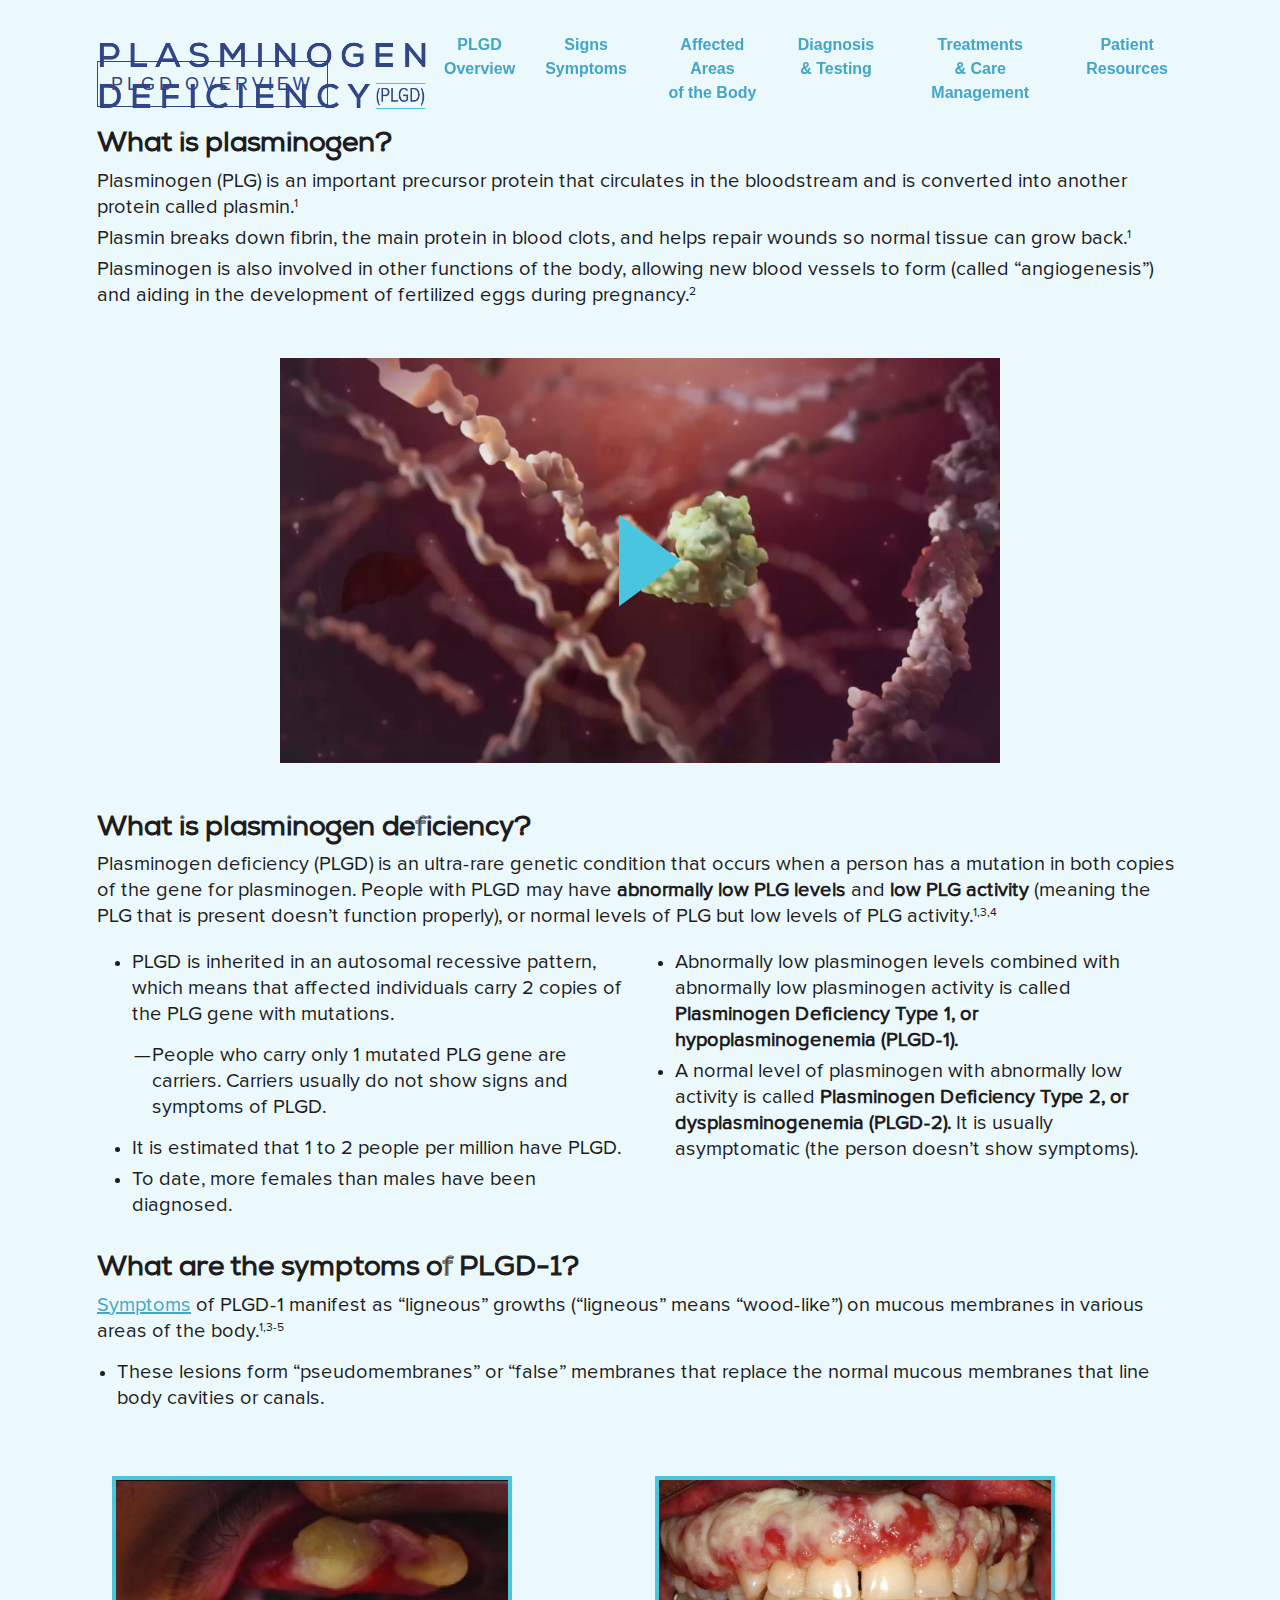
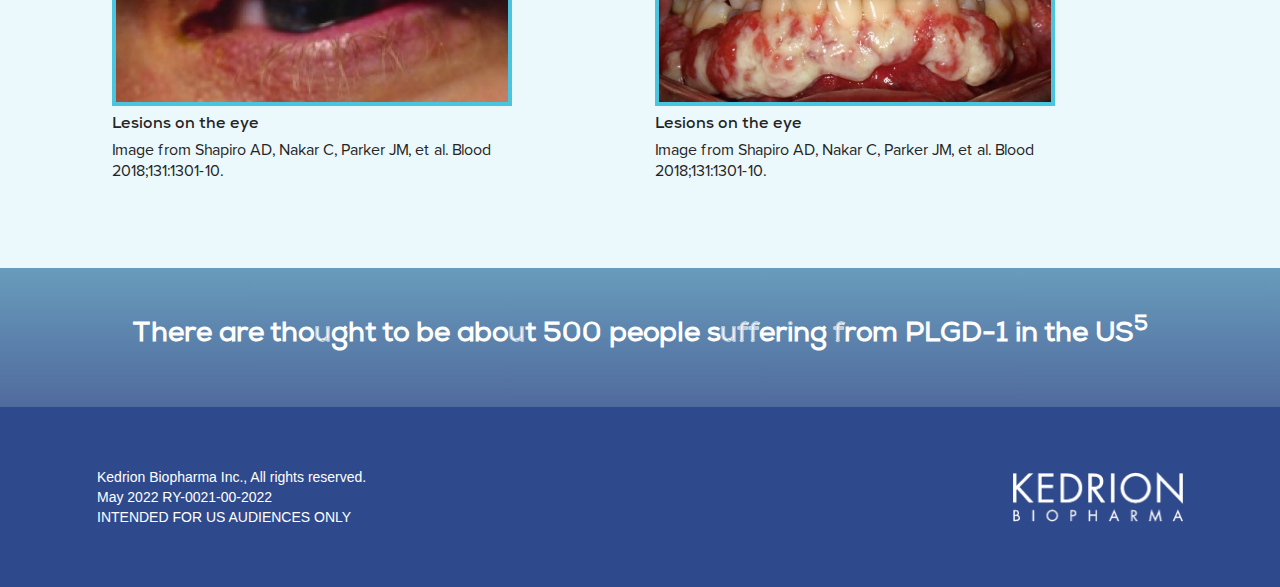
==== commit 9429886a: "design changes" ====
--- a/index2.html
+++ b/index2.html
@@ -149,163 +149,6 @@
             </div>
         </div>
     </section>
-    <section class="sign_and_symptom_section">
-        <div class="container">
-            <div class="border_heading">
-                <h2>SIGNS & SYMPTOMS</h2>
-            </div>
-            <div class="custom_note">
-                <h4>What are PLGD symptoms?</h4>
-                <p>Symptomatic PLGD-1 is characterized by ligneous lesions, or abnormal growths (“ligneous” means “wood-like”), that form on various mucous membranes of skin and organs throughout the body.<sup>1,5</sup> </p>
-                <p><a href="#">Common sites</a> where these lesions appear include the eyes, mouth, ears, nose, respiratory tract, gastrointestinal tract, urinary tract, and female reproductive tract. Lesions can vary in size, cause pain or discomfort, or affect how a person’s organs function.<sup>1,5</sup></p>
-            </div>
-            <div class="custom_qoute">
-                <h5><span>"</span>My symptoms first appeared when I was 4 years old, with lesions inside my eyelids.<span>"</span></h5>
-                <p>—A patient with PLGD-1</p>
-            </div>
-            <div class="row">
-                <div class="col-md-6">
-                    <div class="custom_note">
-                        <h4>When do symptoms appear?</h4>
-                        <p>Symptoms can occur in infants as early as 3 days old but have also been reported for the first time much later in life, in adults as old as 61 years of age. The average age of onset is 9.54 months old.<sup>4</sup></p>
-                        <p>Ligneous lesions often appear after minor injury or infection, but they may also appear spontaneously. Removal of the lesions often leads to regrowth.<sup>5</sup></p>
-                    </div>
-                </div>
-                <div class="col-md-6">
-                    <div class="custom_note">
-                        <h4>How long do symptoms last?</h4>
-                        <p>Ligneous lesions can be persistent throughout a person’s life, or they can wax and wane.<sup>4</sup> <a href="#">Depending on where they are located</a> they can cause blindness, airway obstruction, or kidney failure. In some cases, complications can be fatal.<sup>5</sup></p>
-                    </div>
-                </div>
-            </div>
-        </div>
-    </section>
-    <section class="affected_section">
-        <div class="container">
-            <div class="border_heading">
-                <h2>AFFECTED AREAS OF THE BODY</h2>
-            </div>
-            <div class="custom_note">
-                <h4>PLGD-1 is a systemic disease that can affect multiple organs throughout the body<sup>3</sup></h4>
-            </div>
-            <div class="custom_assets">
-                <img src="images/affected_video.png" />
-            </div>
-        </div>
-        <div class="affected_btm_gradient"></div>
-    </section>
-    <section class="treatment_section">
-        <div class="container">
-            <div class="border_heading">
-                <h2>TREATMENTS & CARE MANAGEMENT</h2>
-            </div>
-            <div class="custom_note">
-                <h4>PLGD-1 prognos</h4>
-                <p>is Because PLGD-1 is so rare, there is much that is unknown about the condition, including how to predict a patient’s illness manifestations over the course of their life. There is no available cure for PLGD-1, but new treatment options for symptom relief have been developed.5</p>
-            </div>
-            <div class="custom_note">
-                <h4>PLGD-1 treatments</h4>
-                <p>The treatment goal for patients with PLGD-1 is to restore functional plasminogen levels.</p>
-            </div>
-            <div class="row">
-                <div class="col-md-6">
-                    <div class="custom_note">
-                        <ul>
-                            <li><strong>Fresh frozen plasma</strong>—administered topically or intravenously.<sup>5</sup></li>
-                            <li><strong>Plasminogen concentrate</strong>—sourced from human plasma and concentrated to therapeutic plasminogen levels. Administered intravenously.<sup>12</sup></li>
-                        </ul>
-                    </div>
-                </div>
-                <div class="col-md-6">
-                    <div class="custom_note">
-                        <ul>
-                            <li><strong>Surgical removal</strong>—the lesion is surgically removed.<sup>5</sup></li>
-                            <li>Other treatments that have been tried (not FDA approved) include high-dose corticosteroids, immunosuppressants, proteolytic enzymes (proteins that break down other proteins) and blood thinners.<sup>5</sup></li>
-                        </ul>
-                    </div>
-                </div>
-            </div>
-            <div class="custom_note">
-                <p>It is always important to talk to your healthcare professional to determine what is best for you.</p>
-            </div>
-            <div class="custom_note">
-                <h4>Care management</h4>
-                <p>Patients may initially seek care from various specialists depending on their case, how old they are, and where their lesions appear—for example, from family doctors, pediatricians, ophthalmologists, or dentists. Because PLGD-1 is a <a href="#">systemic condition</a> with <a href="symptoms">symptoms</a> that affect <a href="#">various regions</a> of the body, coordinated care may be needed from healthcare providers in multiple disciplines<sup>3,5,13</sup>:</p>
-                <ul>
-                    <li>
-                        <strong>Pediatric or adult hematologists</strong> (physicians who care for patients with disorders of the blood)
-                        <ul>
-                            <li>PLGD-1 is fundamentally a blood or coagulation disorder, even though symptoms appear on specific parts of the body </li>
-                            <li>Hemophilia treatment centers (HTCs) provide comprehensive care for people with inherited blood disorders like PLGD-1</li>
-                        </ul>
-                    </li>
-                    <li><strong>Ophthalmologists</strong> (physicians who care for eyes and the visual system) </li>
-                    <li><strong> or ear, nose, and throat (ENT) physicians</strong></li>
-                    <li><strong>Oral surgeons</strong></li>
-                    <li><strong>Pulmonologists</strong> (physicians who care for patients with lung or respiratory tract diseases) </li>
-                    <li><strong>Geneticists</strong> (physicians who test and counsel patients with genetic diseases)
-                        <ul>
-                            <li>Commercial at-home genetic testing kits do not test for PLGD-1. If you or a family member suspect PLGD-1, it is important to ask your primary healthcare provider for a referral to a board-certified geneticist.</li>
-                        </ul>
-                    </li>
-                </ul>
-            </div>
-            <div class="custom_qoute">
-                <h5><span>"</span>I’ve been to so many specialists over the years for my lesions, but my hematologist put all my symptoms together.<span>"</span></h5>
-                <p>—A patient with PLGD-1</p>
-            </div>
-        </div>
-    </section>
-    <section class="patient_resource_section">
-        <div class="container">
-            <div class="border_heading">
-                <h2>PATIENT RESOURCES</h2>
-            </div>
-            <div class="custom_note">
-                <h4>You are not alone</h4>
-            </div>
-            <div class="row">
-                <div class="col-12">
-                    <div class="custom_assets">
-                        <figure>
-                            <img src="images/patient_video01.png" alt="">
-                            <figcaption>
-                                <p>See one patient’s journey from symptom development to diagnosis.</p>
-                            </figcaption>
-                        </figure>
-                    </div>
-                </div>
-                <div class="col-md-6">
-                    <div class="custom_assets">
-                        <figure>
-                            <img src="images/patient_video02.png" alt="">
-                            <figcaption>
-                                <p>Heather’s patient testimonial</p>
-                            </figcaption>
-                        </figure>
-                    </div>
-                </div>
-                <div class="col-md-6">
-                    <div class="custom_assets">
-                        <figure>
-                            <img src="images/patient_video03.png" alt="">
-                            <figcaption>
-                                <p>Amy’s caregiver testimonial</p>
-                            </figcaption>
-                        </figure>
-                    </div>
-                </div>
-            </div>
-            <div class="custom_qoute">
-                <h5><span>"</span>The PLGD-1 community is small, but we’re tight-knit!<span>"</span></h5>
-                <p>—A patient with PLGD-1</p>
-            </div>
-            <div class="custom_note">
-                <h4>Helpful links</h4>
-                <p>If you suspect you or a loved one is suffering with PLGD-1, you are not alone. These organizations promote PLGD-1 awareness, engage in pioneering research, and connect patients to resources to help manage their disease.</p>
-            </div>
-        </div>
-    </section>
 	<footer class="site_footer">
 		<div class="container">
 			<div class="row align-items-center">
--- a/css/style.css
+++ b/css/style.css
@@ -104,6 +104,7 @@
     left: 0;
     right: 0;
     transition: all 0.4s;
+    z-index: 9999;
 }
 .site_header.scrollnav {
     background-color: #fff;
@@ -241,6 +242,56 @@
 }
 /*banner section css end*/
 
+/*testing section css start*/
+.testing_section {
+    padding: 80px 0;
+}
+.testing_section .custom_note ul.icon_list {
+    padding: 0 15px;
+    max-width: 830px;
+    margin: 30px auto 0;
+}
+.testing_section .custom_note ul.icon_list li {
+    position: relative;
+    padding-left: 80px;
+    margin-bottom: 25px;
+    list-style: none;
+} 
+.testing_section .custom_note ul.icon_list li img {
+    max-width: 60px;
+    position: absolute;
+    top: 0;
+    left: 0;
+}
+.testing_section .testing_box p,
+.testing_section .custom_note ul.icon_list li p {
+    font-size: 20px;
+    font-weight: 500;
+    line-height: 28px;
+}
+.testing_section .testing_box p span,
+.testing_section .custom_note ul.icon_list li p span {
+    font-weight: 600;
+}
+.testing_section .testing_box {
+    padding-top: 35px;
+}
+.testing_section .testing_box img {
+    max-width: 75px;
+    margin-bottom: 10px;
+}
+.testing_section .testing_box p a {
+    color: #42A5CA;
+    text-decoration: underline;
+}
+.testing_section p.testing_text {
+    font-size: 16px;
+    color: #0A0809;
+    margin-top: 30px;
+}
+
+/*testing section css end*/
+
 
 
 
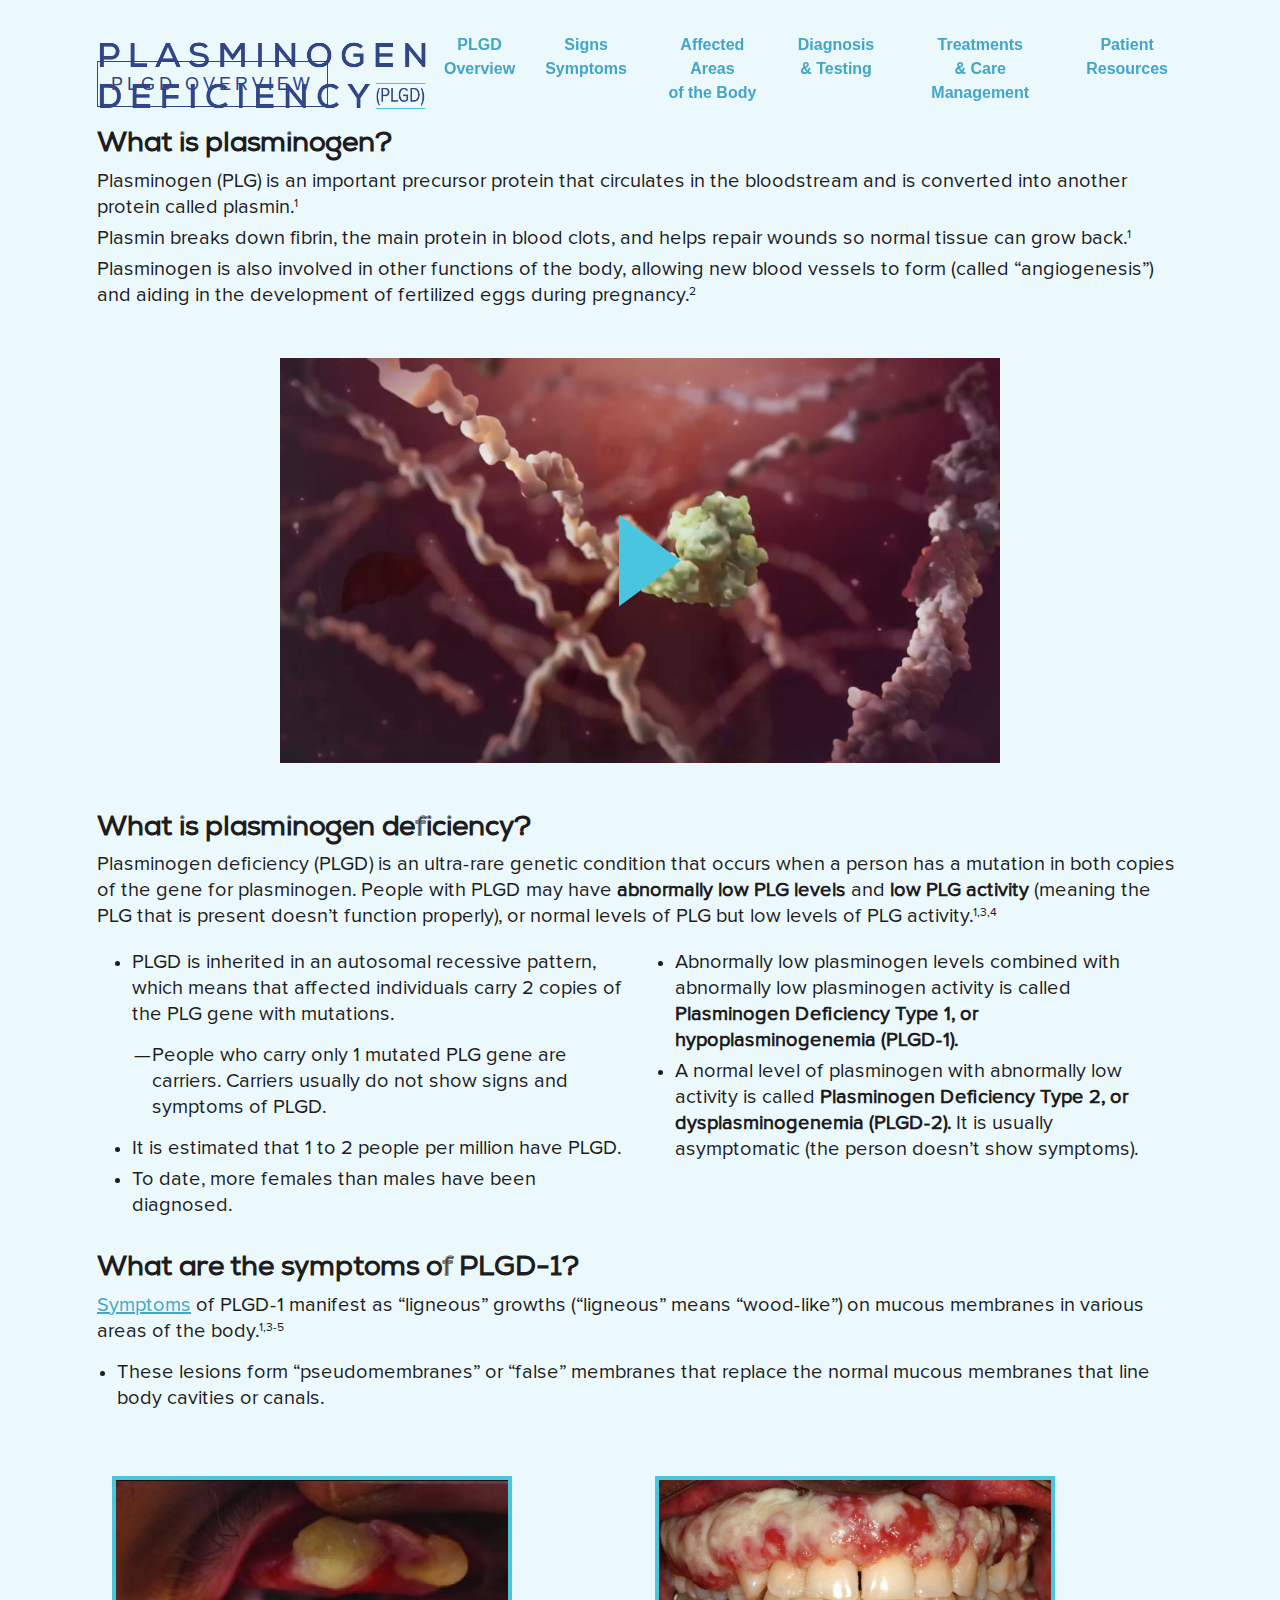
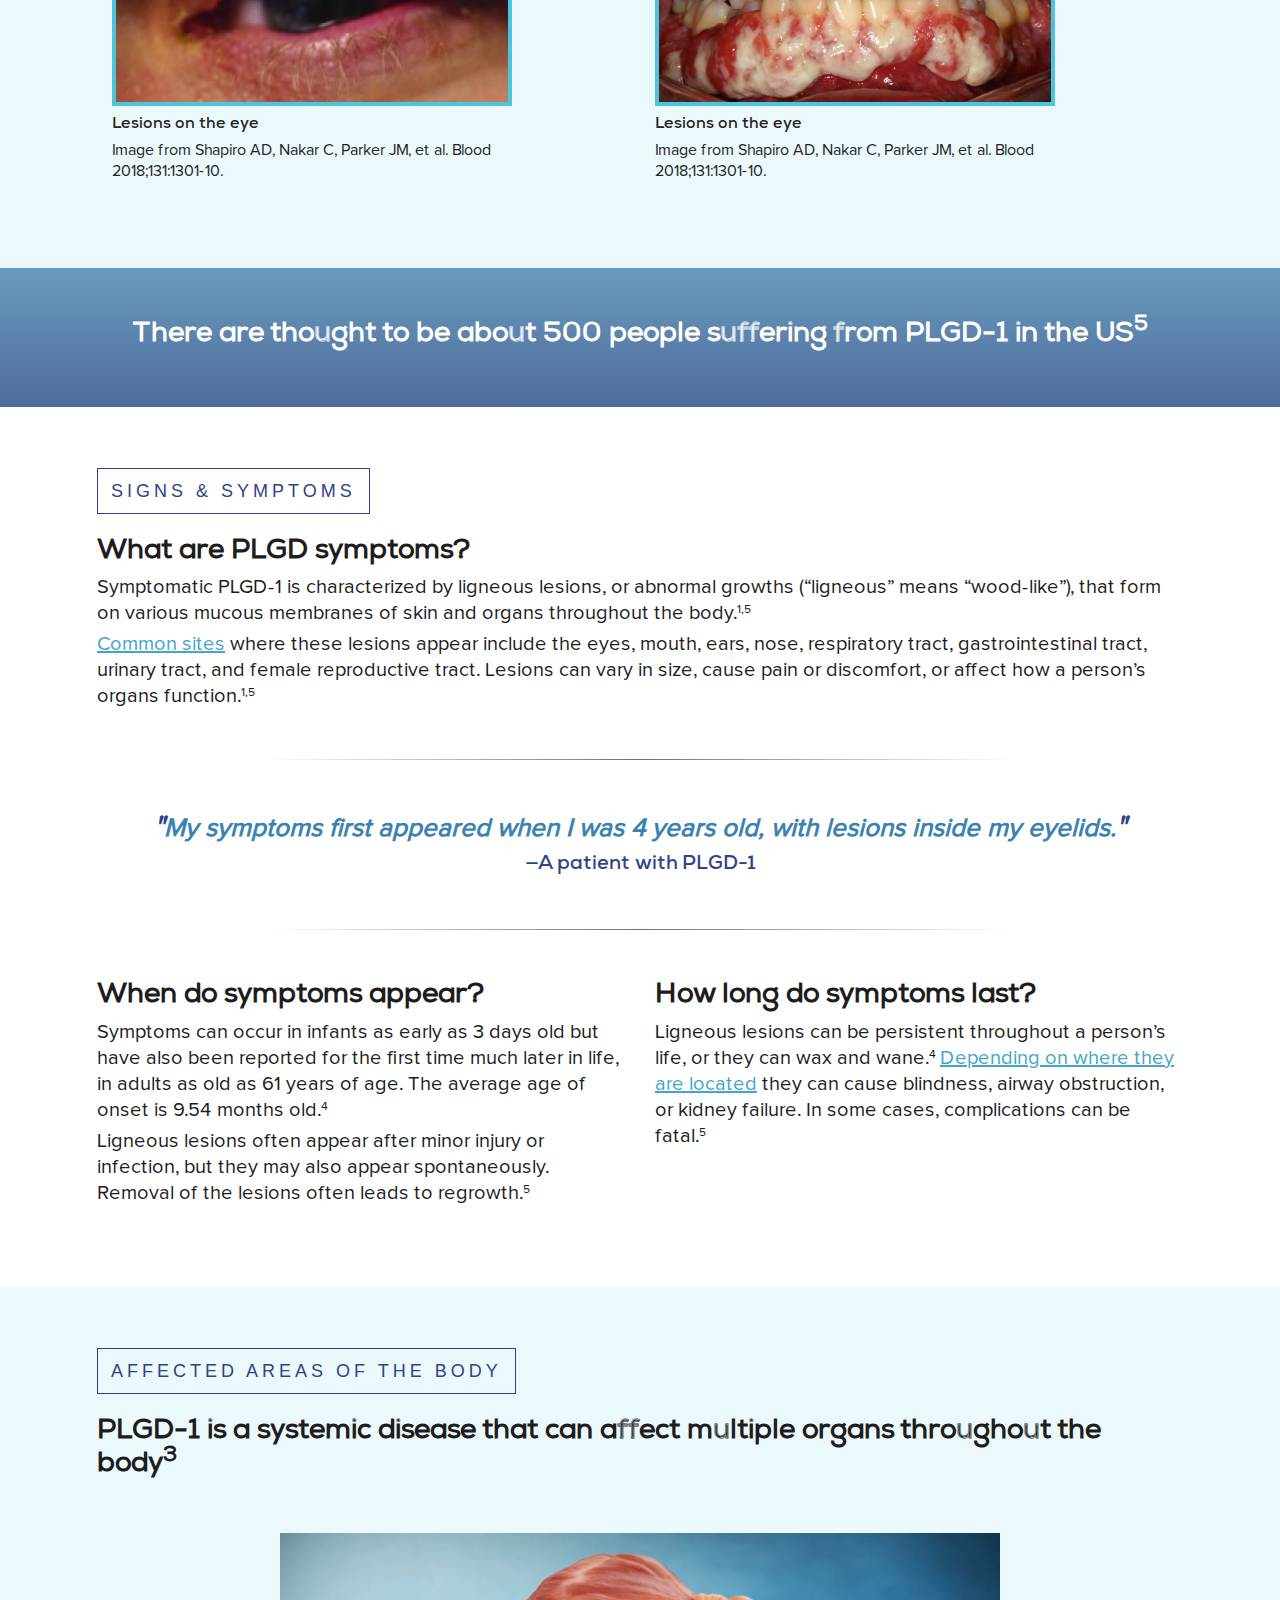
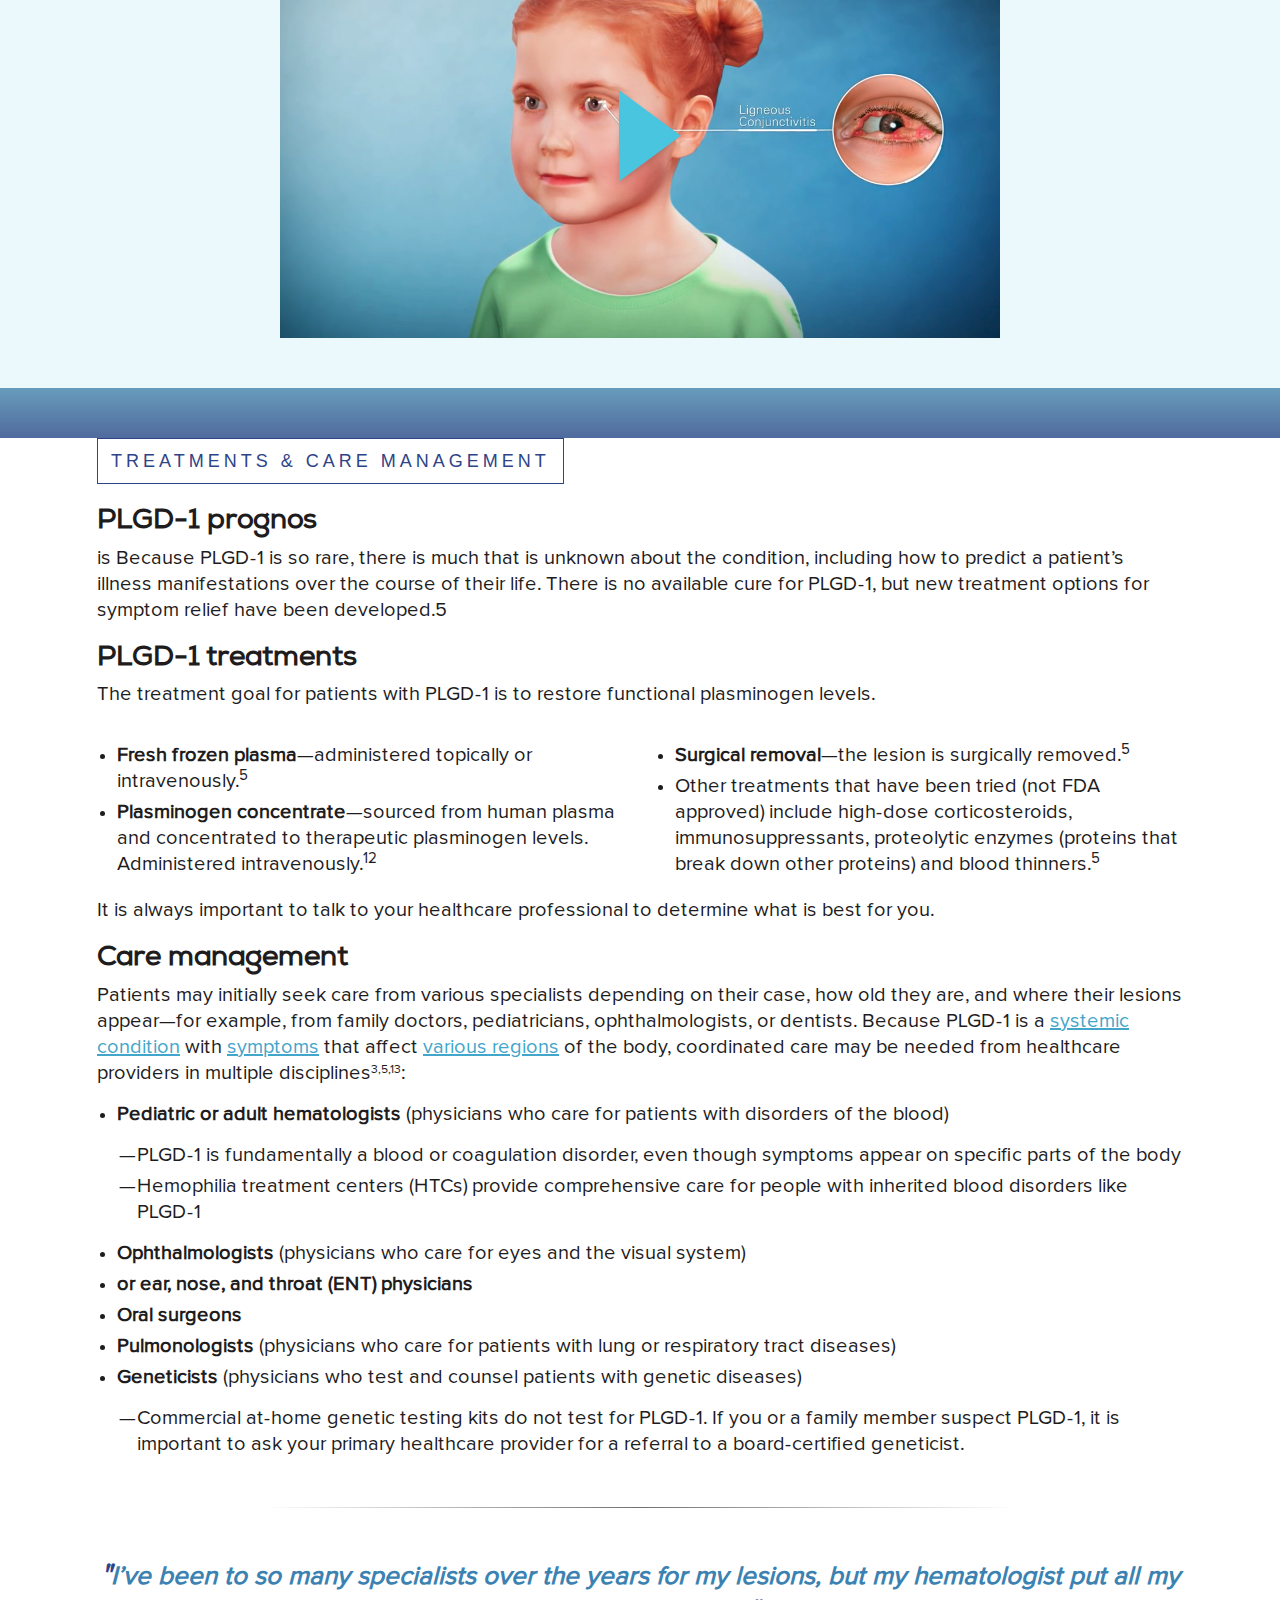
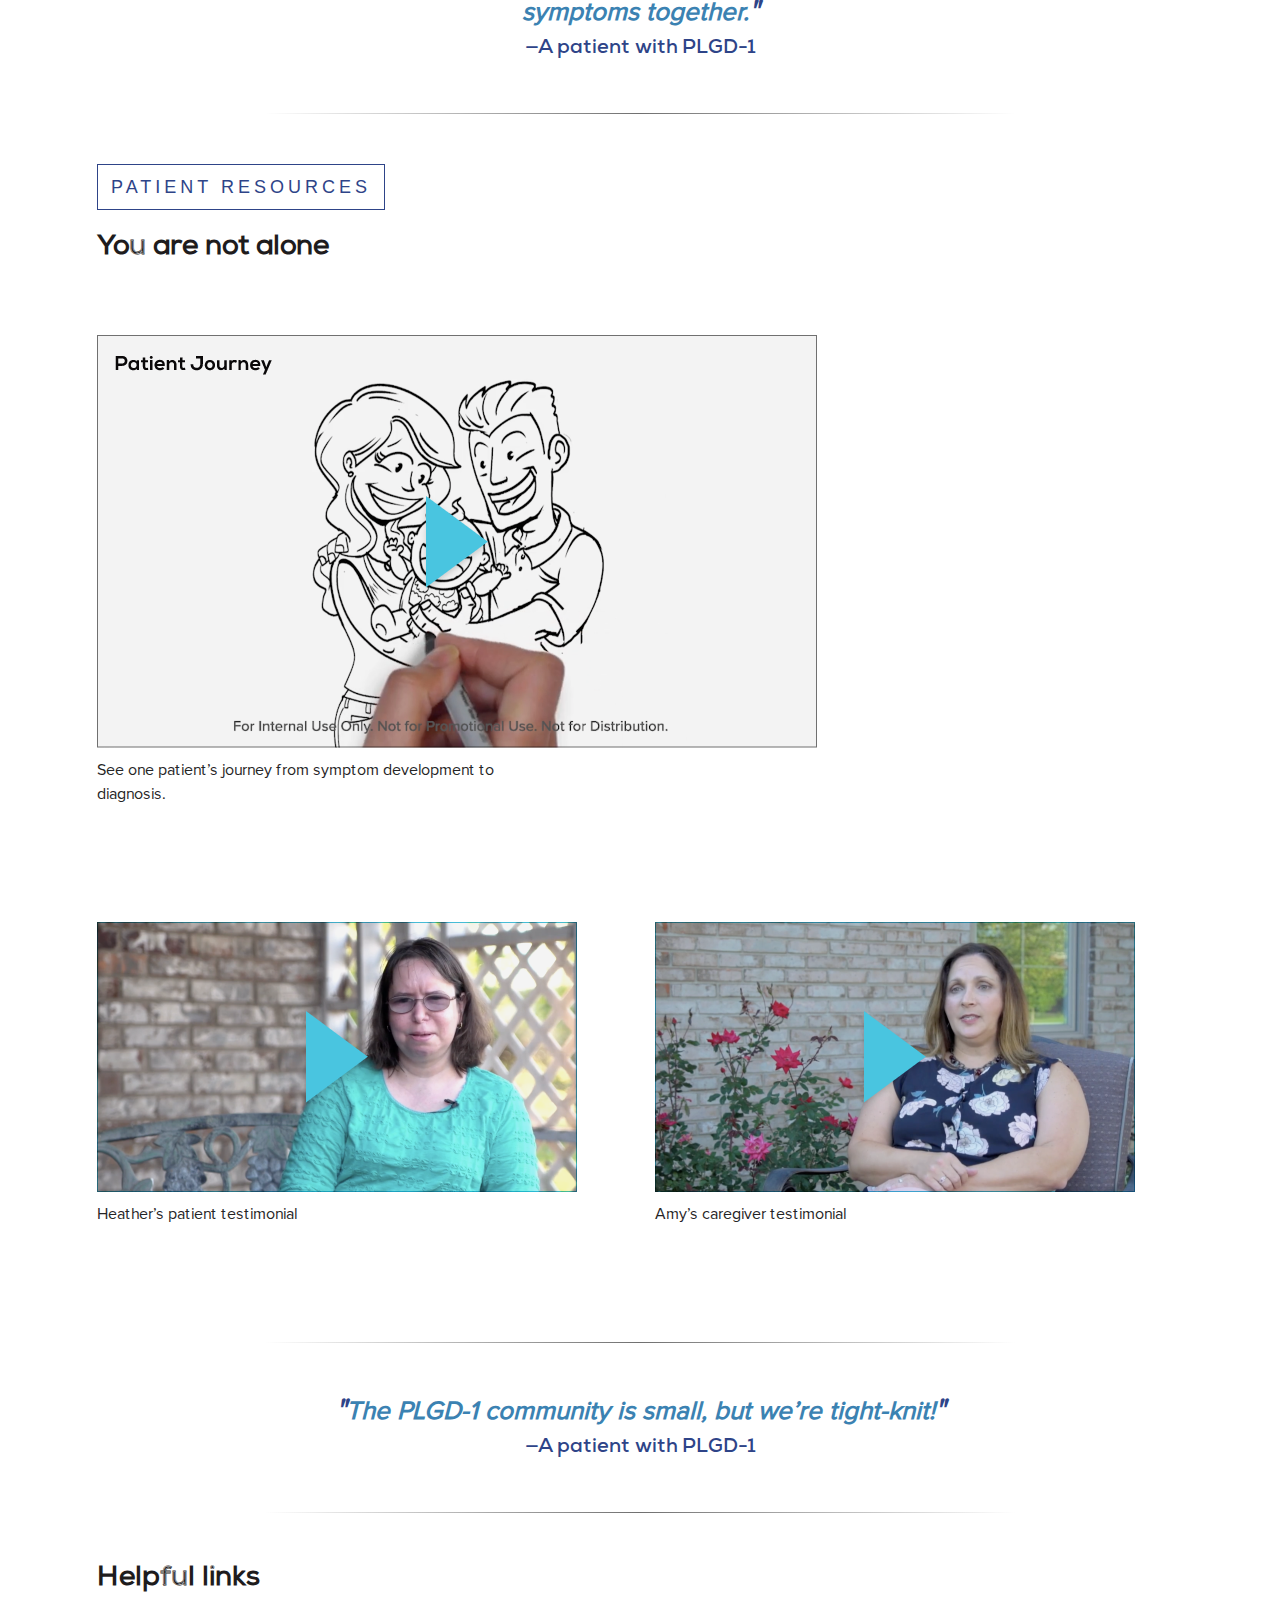
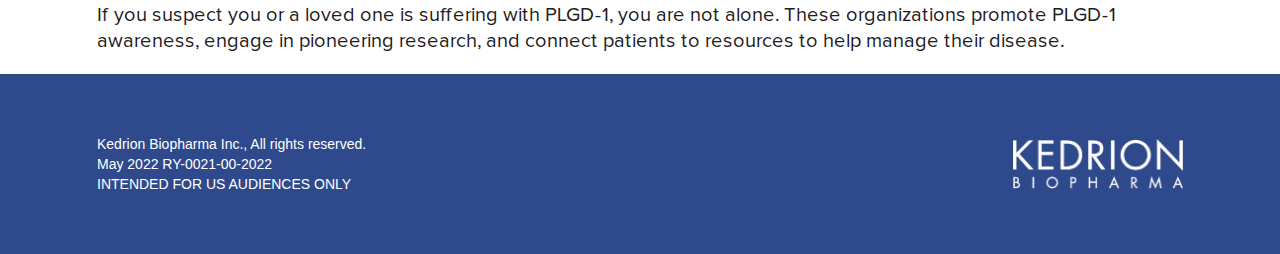
==== commit 8c58c32a: "Merge branch 'master' of https://github.com/dhyey-R12/plasminogen" ====
--- a/index2.html
+++ b/index2.html
@@ -149,6 +149,163 @@
             </div>
         </div>
     </section>
+    <section class="sign_and_symptom_section">
+        <div class="container">
+            <div class="border_heading">
+                <h2>SIGNS & SYMPTOMS</h2>
+            </div>
+            <div class="custom_note">
+                <h4>What are PLGD symptoms?</h4>
+                <p>Symptomatic PLGD-1 is characterized by ligneous lesions, or abnormal growths (“ligneous” means “wood-like”), that form on various mucous membranes of skin and organs throughout the body.<sup>1,5</sup> </p>
+                <p><a href="#">Common sites</a> where these lesions appear include the eyes, mouth, ears, nose, respiratory tract, gastrointestinal tract, urinary tract, and female reproductive tract. Lesions can vary in size, cause pain or discomfort, or affect how a person’s organs function.<sup>1,5</sup></p>
+            </div>
+            <div class="custom_qoute">
+                <h5><span>"</span>My symptoms first appeared when I was 4 years old, with lesions inside my eyelids.<span>"</span></h5>
+                <p>—A patient with PLGD-1</p>
+            </div>
+            <div class="row">
+                <div class="col-md-6">
+                    <div class="custom_note">
+                        <h4>When do symptoms appear?</h4>
+                        <p>Symptoms can occur in infants as early as 3 days old but have also been reported for the first time much later in life, in adults as old as 61 years of age. The average age of onset is 9.54 months old.<sup>4</sup></p>
+                        <p>Ligneous lesions often appear after minor injury or infection, but they may also appear spontaneously. Removal of the lesions often leads to regrowth.<sup>5</sup></p>
+                    </div>
+                </div>
+                <div class="col-md-6">
+                    <div class="custom_note">
+                        <h4>How long do symptoms last?</h4>
+                        <p>Ligneous lesions can be persistent throughout a person’s life, or they can wax and wane.<sup>4</sup> <a href="#">Depending on where they are located</a> they can cause blindness, airway obstruction, or kidney failure. In some cases, complications can be fatal.<sup>5</sup></p>
+                    </div>
+                </div>
+            </div>
+        </div>
+    </section>
+    <section class="affected_section">
+        <div class="container">
+            <div class="border_heading">
+                <h2>AFFECTED AREAS OF THE BODY</h2>
+            </div>
+            <div class="custom_note">
+                <h4>PLGD-1 is a systemic disease that can affect multiple organs throughout the body<sup>3</sup></h4>
+            </div>
+            <div class="custom_assets">
+                <img src="images/affected_video.png" />
+            </div>
+        </div>
+        <div class="affected_btm_gradient"></div>
+    </section>
+    <section class="treatment_section">
+        <div class="container">
+            <div class="border_heading">
+                <h2>TREATMENTS & CARE MANAGEMENT</h2>
+            </div>
+            <div class="custom_note">
+                <h4>PLGD-1 prognos</h4>
+                <p>is Because PLGD-1 is so rare, there is much that is unknown about the condition, including how to predict a patient’s illness manifestations over the course of their life. There is no available cure for PLGD-1, but new treatment options for symptom relief have been developed.5</p>
+            </div>
+            <div class="custom_note">
+                <h4>PLGD-1 treatments</h4>
+                <p>The treatment goal for patients with PLGD-1 is to restore functional plasminogen levels.</p>
+            </div>
+            <div class="row">
+                <div class="col-md-6">
+                    <div class="custom_note">
+                        <ul>
+                            <li><strong>Fresh frozen plasma</strong>—administered topically or intravenously.<sup>5</sup></li>
+                            <li><strong>Plasminogen concentrate</strong>—sourced from human plasma and concentrated to therapeutic plasminogen levels. Administered intravenously.<sup>12</sup></li>
+                        </ul>
+                    </div>
+                </div>
+                <div class="col-md-6">
+                    <div class="custom_note">
+                        <ul>
+                            <li><strong>Surgical removal</strong>—the lesion is surgically removed.<sup>5</sup></li>
+                            <li>Other treatments that have been tried (not FDA approved) include high-dose corticosteroids, immunosuppressants, proteolytic enzymes (proteins that break down other proteins) and blood thinners.<sup>5</sup></li>
+                        </ul>
+                    </div>
+                </div>
+            </div>
+            <div class="custom_note">
+                <p>It is always important to talk to your healthcare professional to determine what is best for you.</p>
+            </div>
+            <div class="custom_note">
+                <h4>Care management</h4>
+                <p>Patients may initially seek care from various specialists depending on their case, how old they are, and where their lesions appear—for example, from family doctors, pediatricians, ophthalmologists, or dentists. Because PLGD-1 is a <a href="#">systemic condition</a> with <a href="symptoms">symptoms</a> that affect <a href="#">various regions</a> of the body, coordinated care may be needed from healthcare providers in multiple disciplines<sup>3,5,13</sup>:</p>
+                <ul>
+                    <li>
+                        <strong>Pediatric or adult hematologists</strong> (physicians who care for patients with disorders of the blood)
+                        <ul>
+                            <li>PLGD-1 is fundamentally a blood or coagulation disorder, even though symptoms appear on specific parts of the body </li>
+                            <li>Hemophilia treatment centers (HTCs) provide comprehensive care for people with inherited blood disorders like PLGD-1</li>
+                        </ul>
+                    </li>
+                    <li><strong>Ophthalmologists</strong> (physicians who care for eyes and the visual system) </li>
+                    <li><strong> or ear, nose, and throat (ENT) physicians</strong></li>
+                    <li><strong>Oral surgeons</strong></li>
+                    <li><strong>Pulmonologists</strong> (physicians who care for patients with lung or respiratory tract diseases) </li>
+                    <li><strong>Geneticists</strong> (physicians who test and counsel patients with genetic diseases)
+                        <ul>
+                            <li>Commercial at-home genetic testing kits do not test for PLGD-1. If you or a family member suspect PLGD-1, it is important to ask your primary healthcare provider for a referral to a board-certified geneticist.</li>
+                        </ul>
+                    </li>
+                </ul>
+            </div>
+            <div class="custom_qoute">
+                <h5><span>"</span>I’ve been to so many specialists over the years for my lesions, but my hematologist put all my symptoms together.<span>"</span></h5>
+                <p>—A patient with PLGD-1</p>
+            </div>
+        </div>
+    </section>
+    <section class="patient_resource_section">
+        <div class="container">
+            <div class="border_heading">
+                <h2>PATIENT RESOURCES</h2>
+            </div>
+            <div class="custom_note">
+                <h4>You are not alone</h4>
+            </div>
+            <div class="row">
+                <div class="col-12">
+                    <div class="custom_assets">
+                        <figure>
+                            <img src="images/patient_video01.png" alt="">
+                            <figcaption>
+                                <p>See one patient’s journey from symptom development to diagnosis.</p>
+                            </figcaption>
+                        </figure>
+                    </div>
+                </div>
+                <div class="col-md-6">
+                    <div class="custom_assets">
+                        <figure>
+                            <img src="images/patient_video02.png" alt="">
+                            <figcaption>
+                                <p>Heather’s patient testimonial</p>
+                            </figcaption>
+                        </figure>
+                    </div>
+                </div>
+                <div class="col-md-6">
+                    <div class="custom_assets">
+                        <figure>
+                            <img src="images/patient_video03.png" alt="">
+                            <figcaption>
+                                <p>Amy’s caregiver testimonial</p>
+                            </figcaption>
+                        </figure>
+                    </div>
+                </div>
+            </div>
+            <div class="custom_qoute">
+                <h5><span>"</span>The PLGD-1 community is small, but we’re tight-knit!<span>"</span></h5>
+                <p>—A patient with PLGD-1</p>
+            </div>
+            <div class="custom_note">
+                <h4>Helpful links</h4>
+                <p>If you suspect you or a loved one is suffering with PLGD-1, you are not alone. These organizations promote PLGD-1 awareness, engage in pioneering research, and connect patients to resources to help manage their disease.</p>
+            </div>
+        </div>
+    </section>
 	<footer class="site_footer">
 		<div class="container">
 			<div class="row align-items-center">
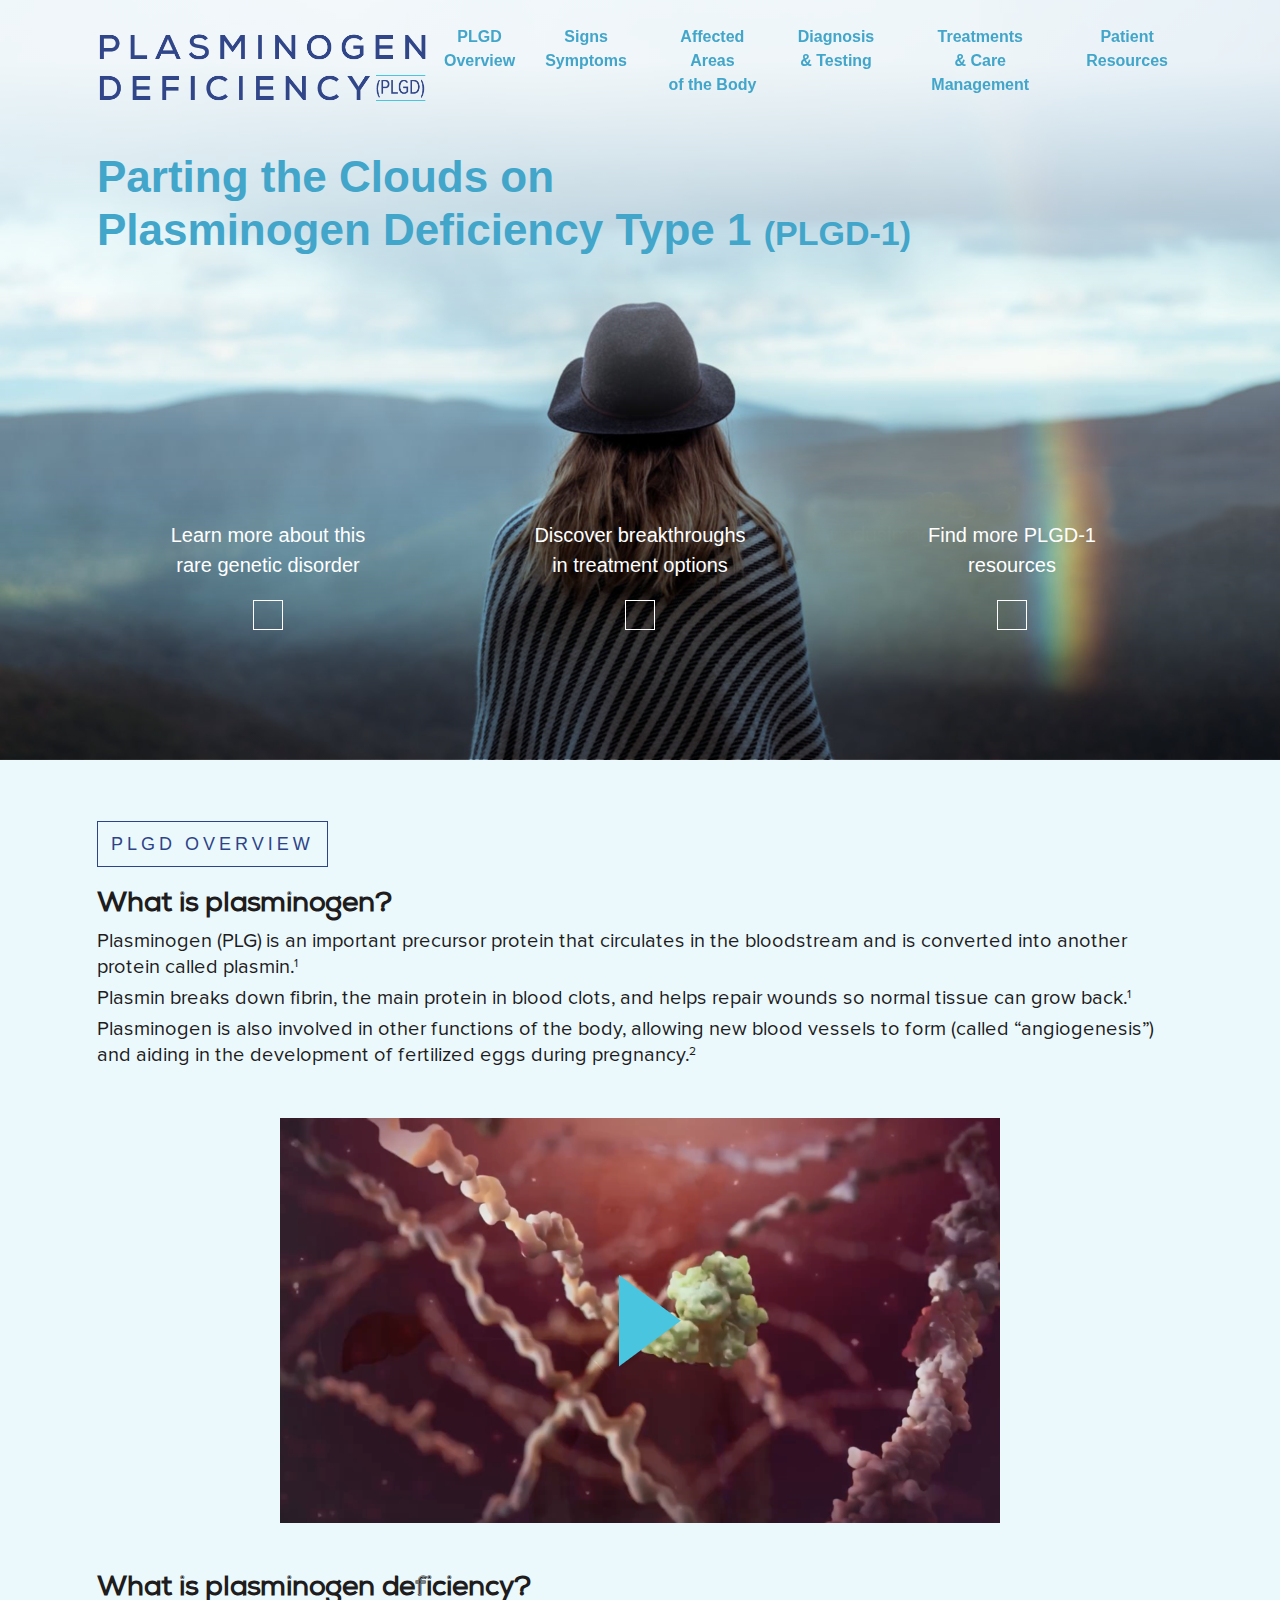
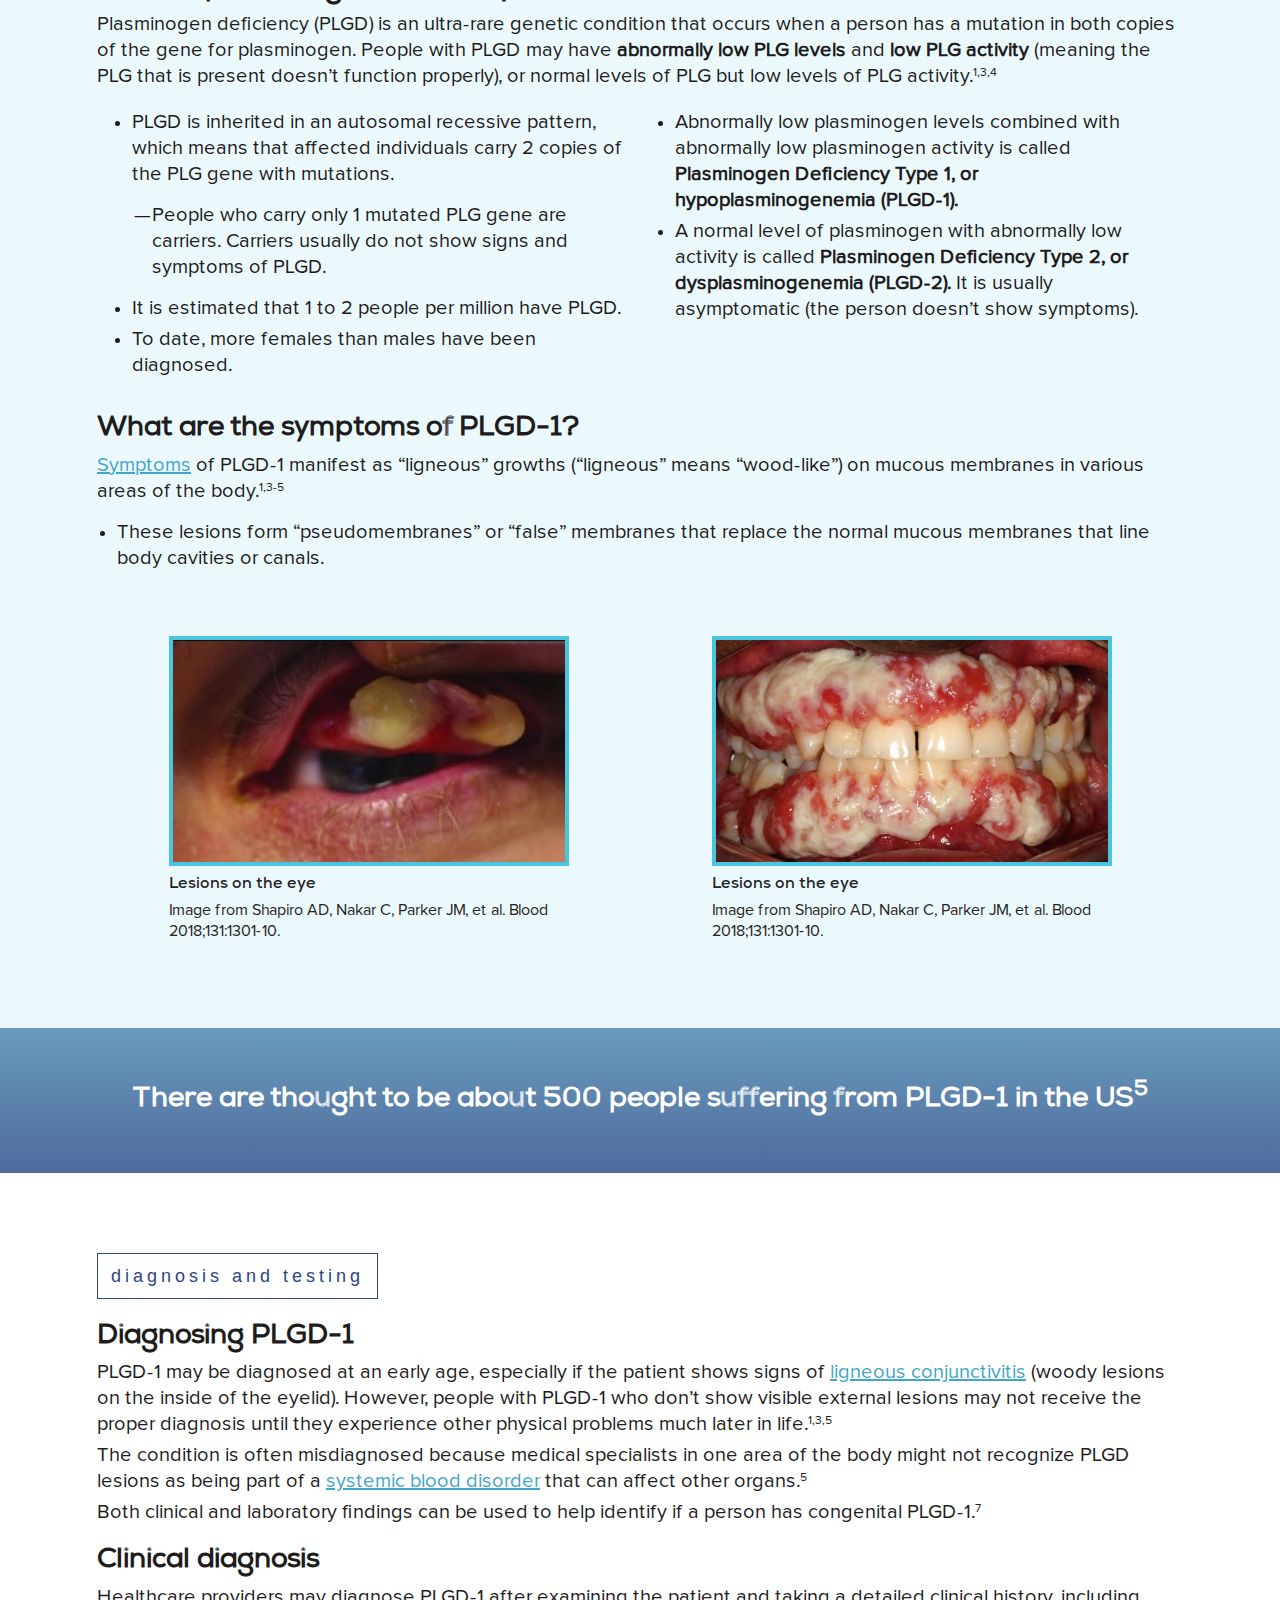
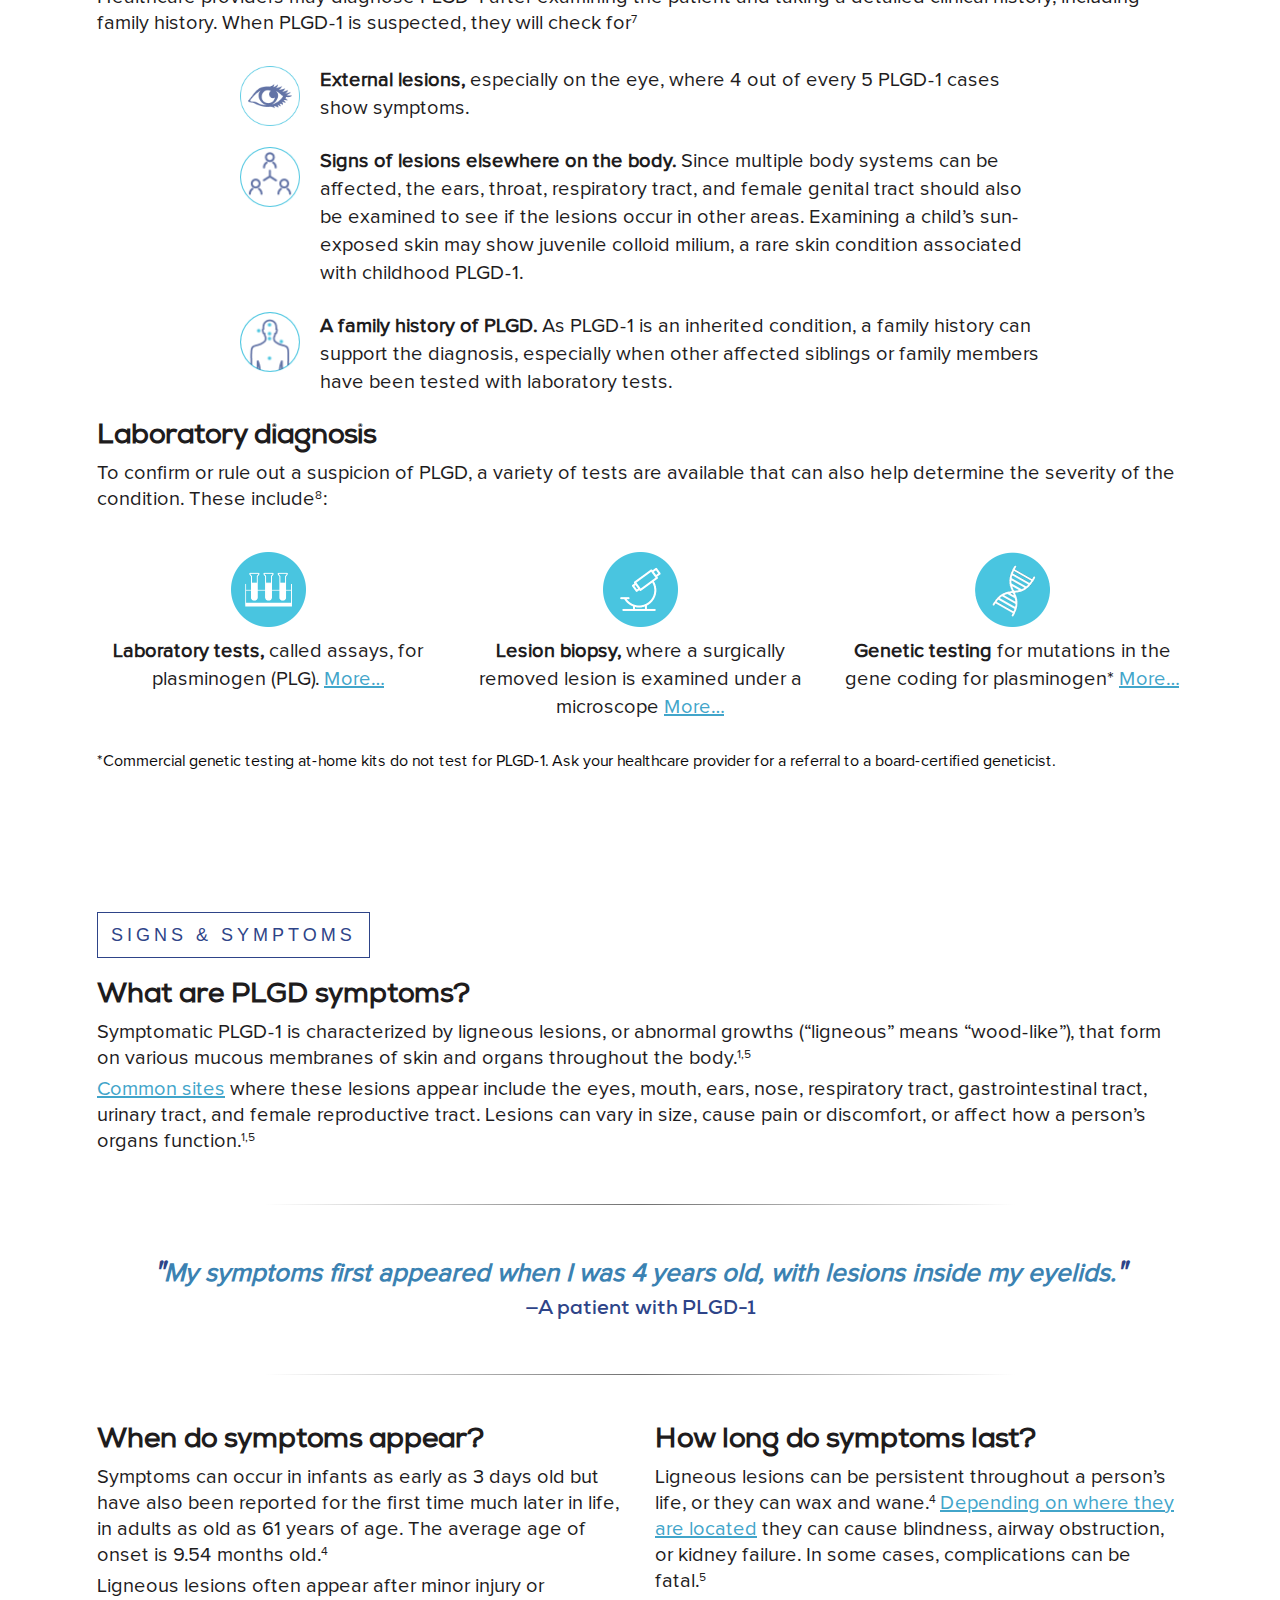
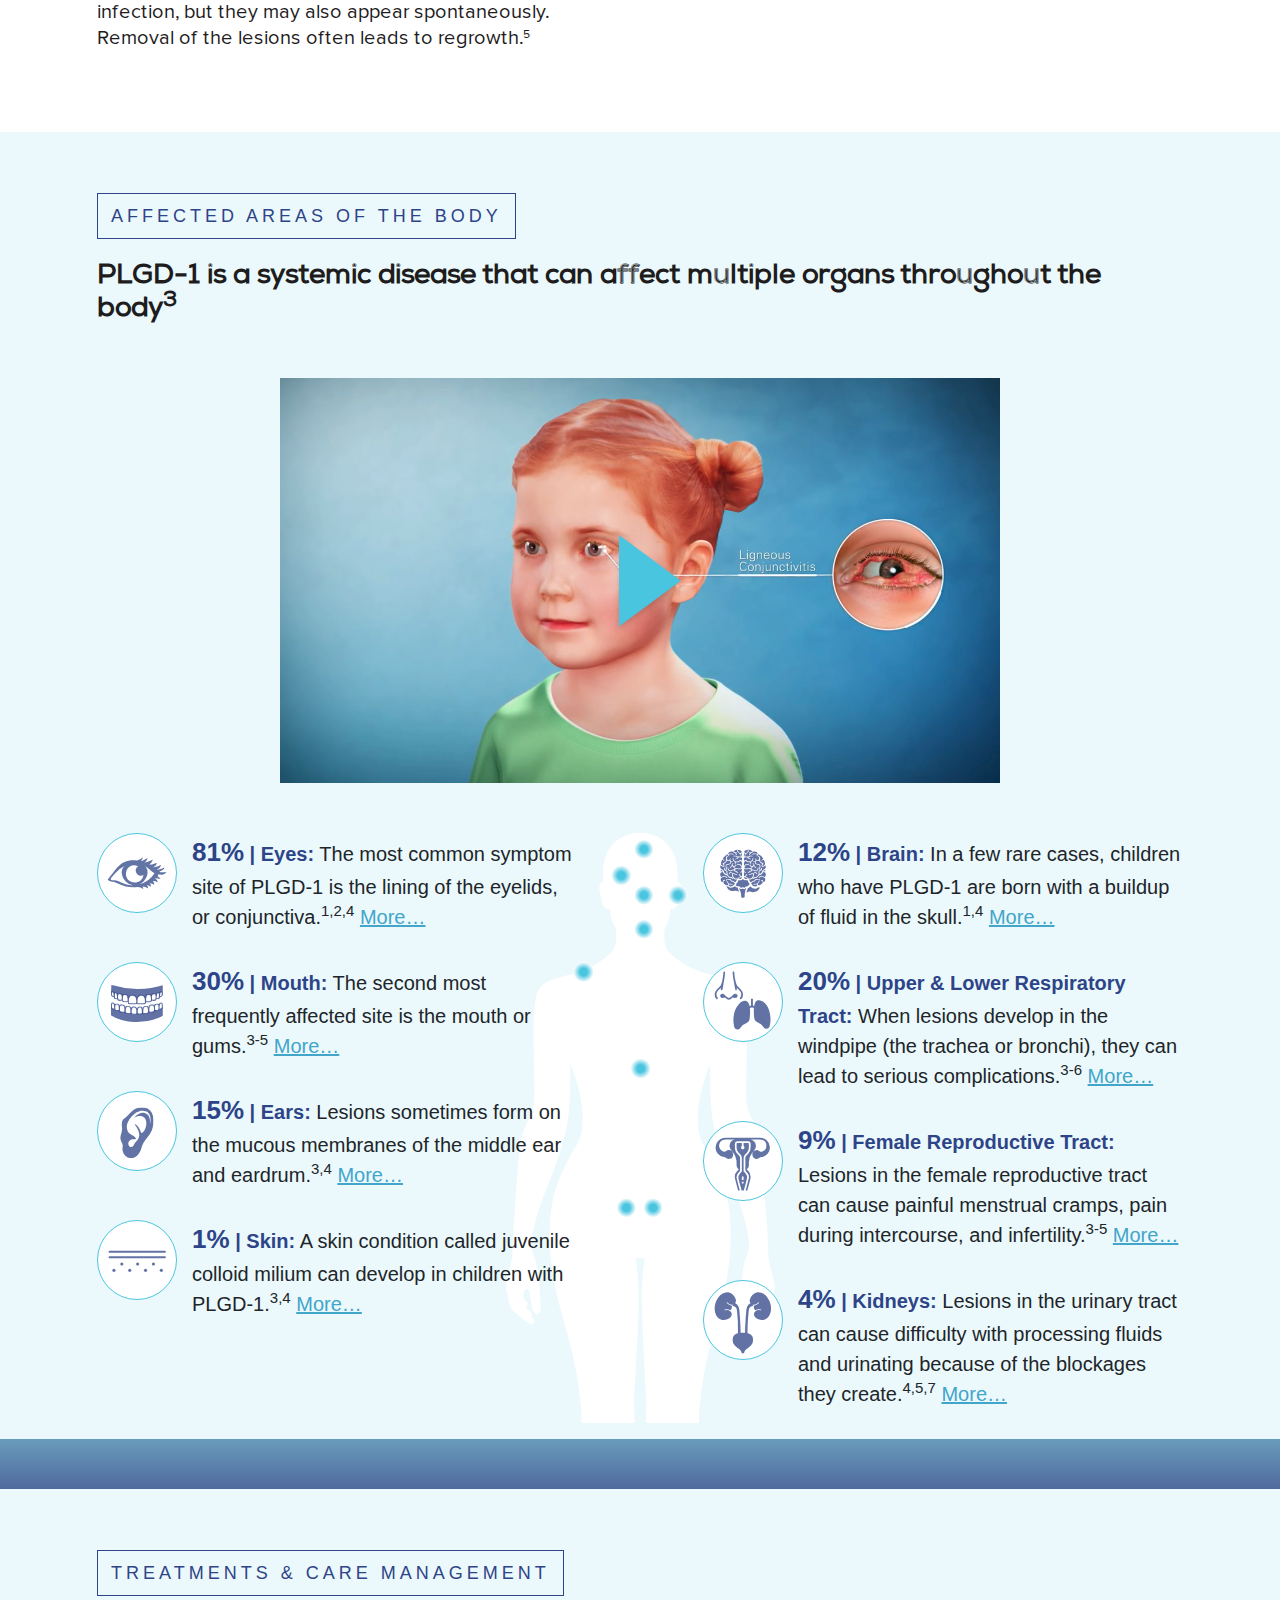
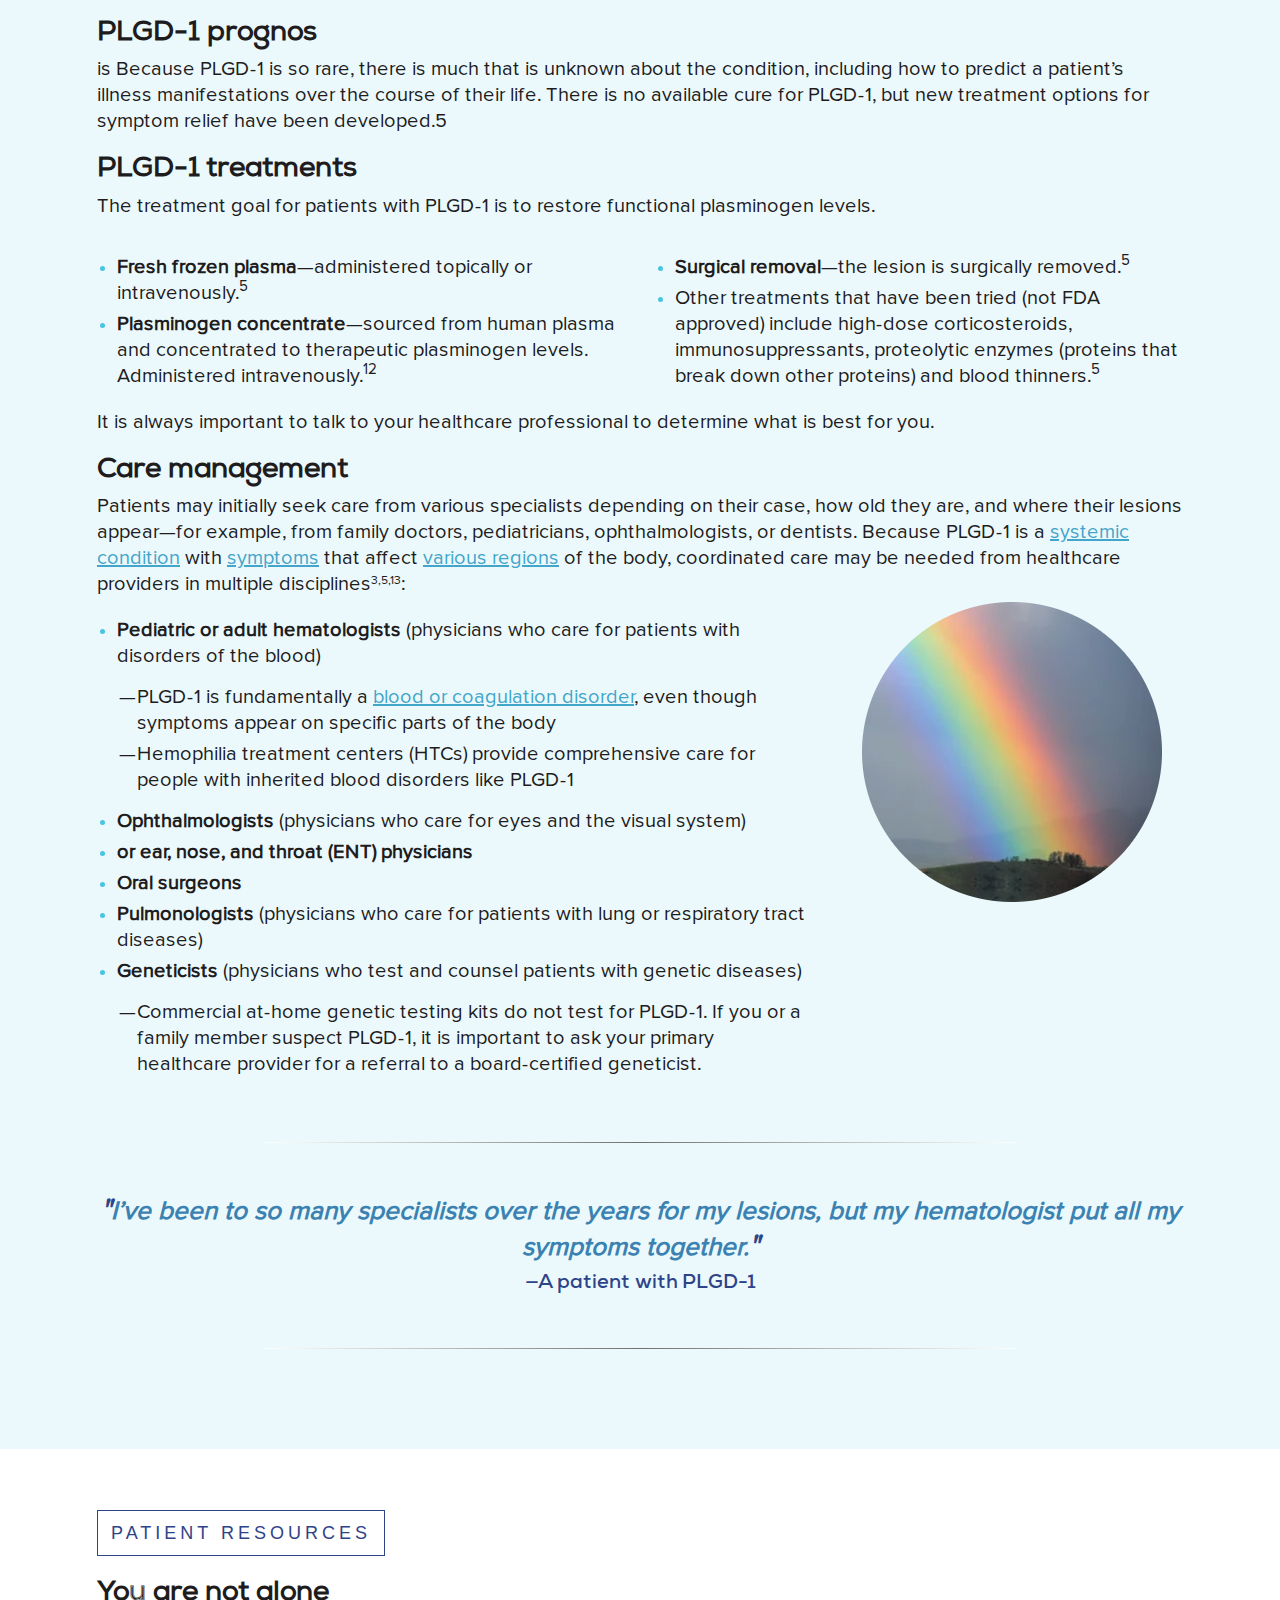
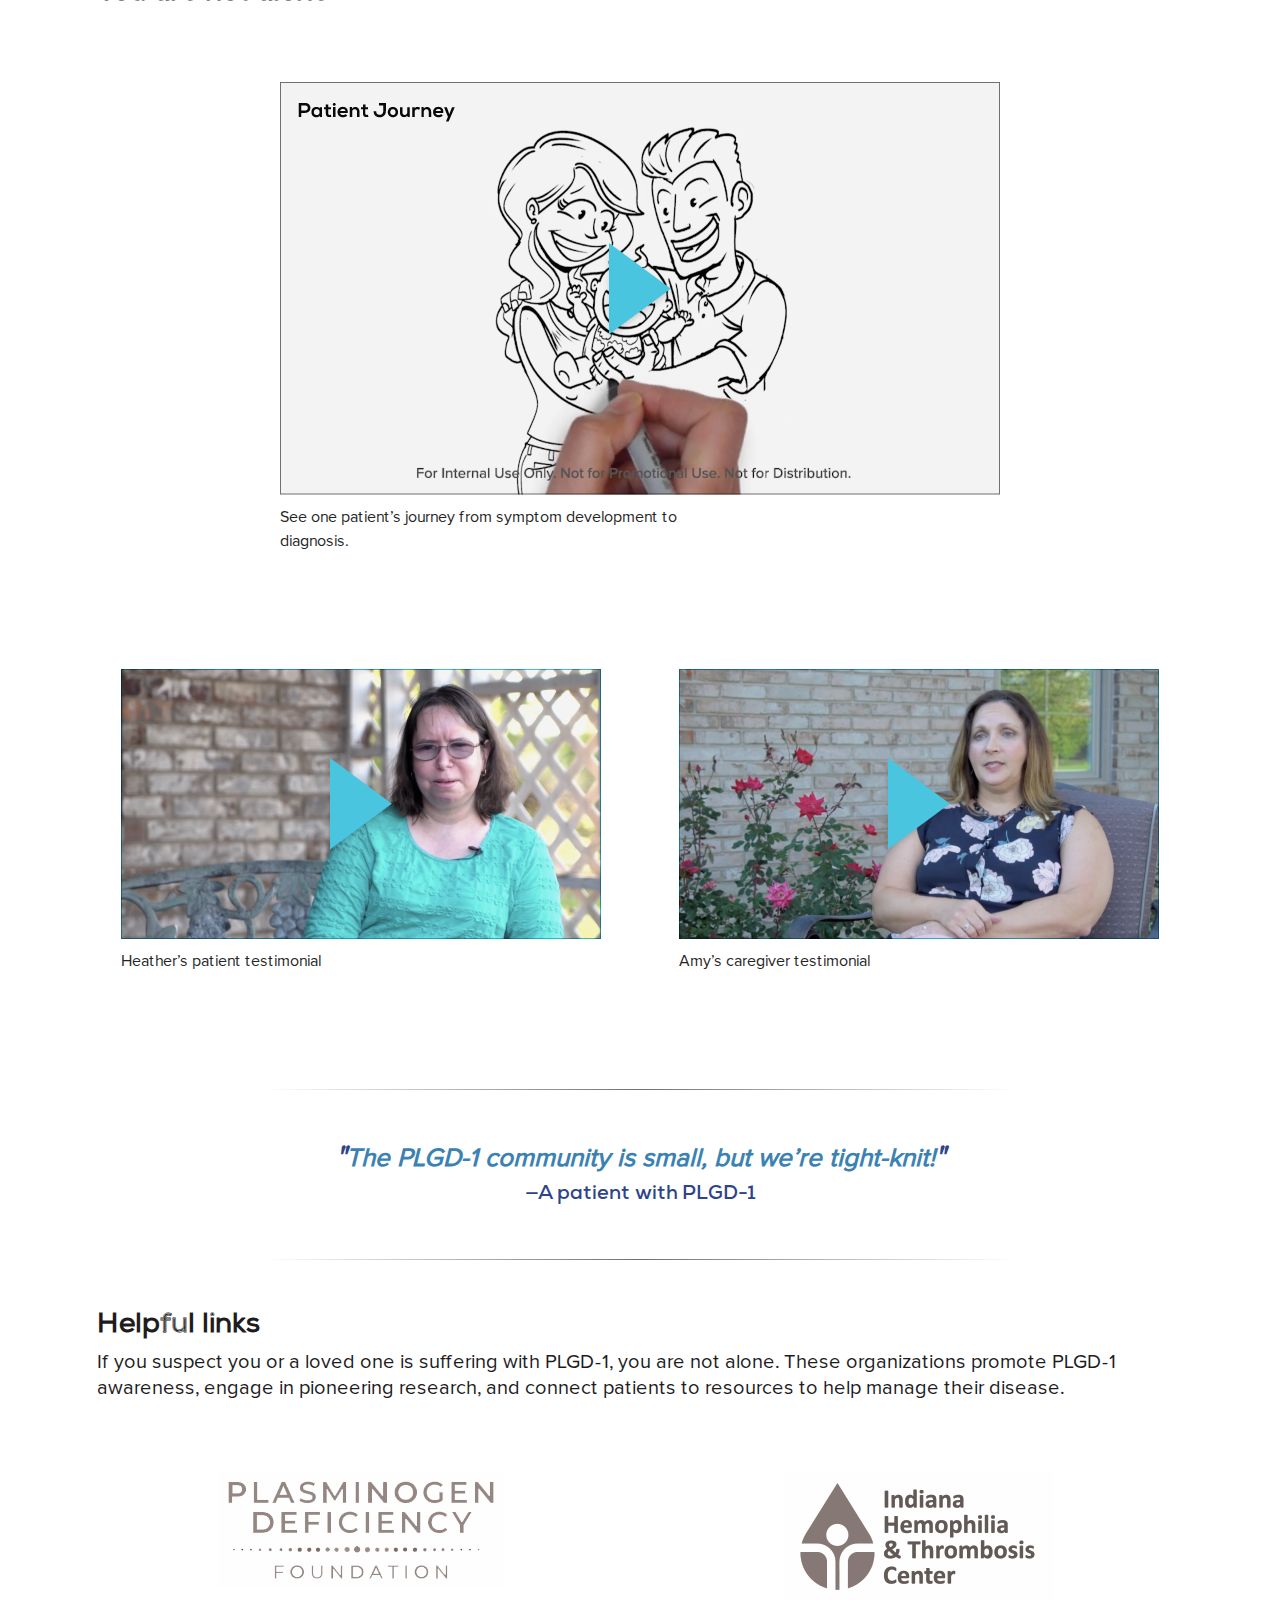
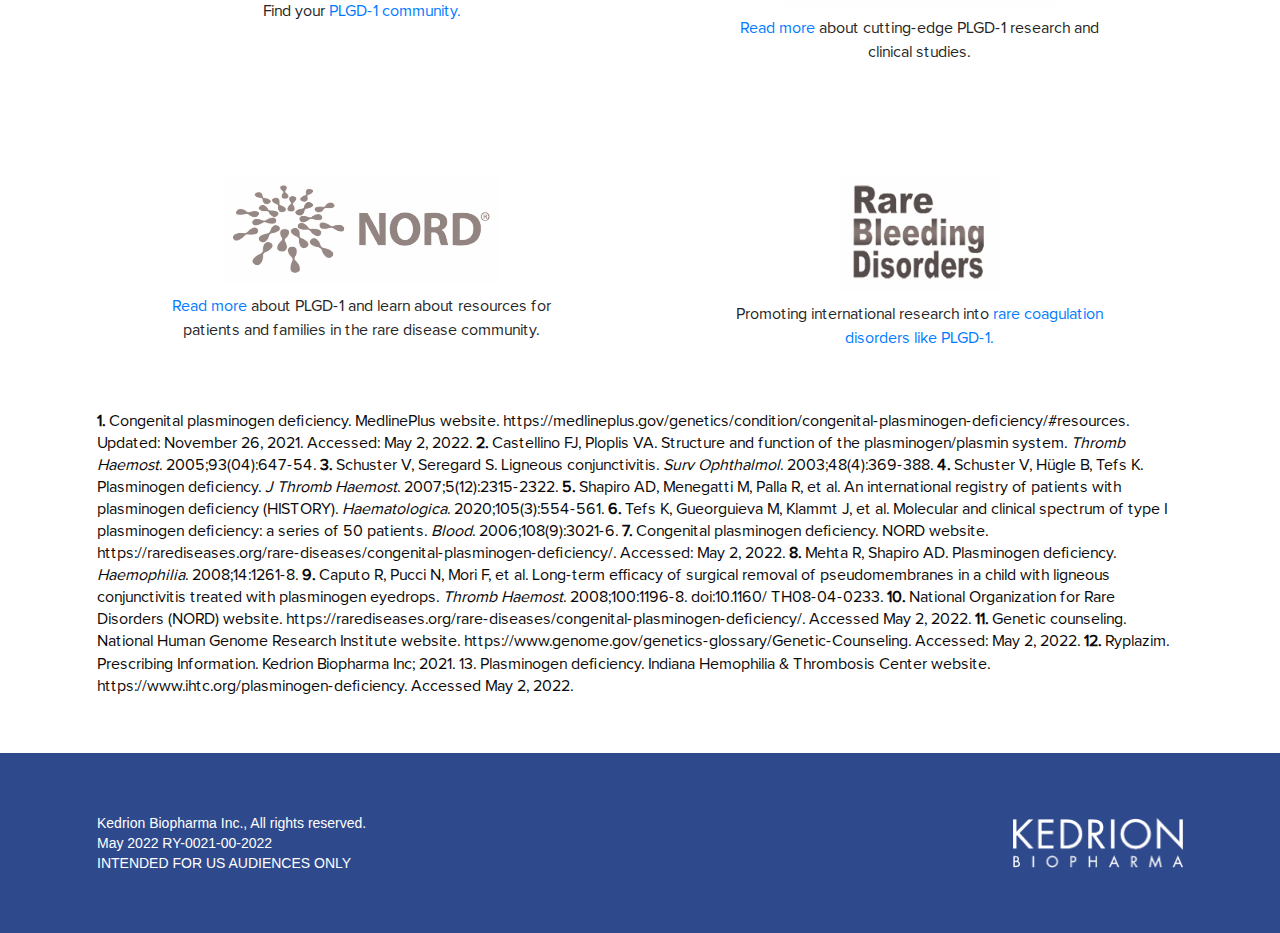
==== commit 1d3503a4: "Design Completed" ====
--- a/index2.html
+++ b/index2.html
@@ -1,30 +1,36 @@
 <!DOCTYPE html>
 <html>
+
 <head>
-	<title>Website Title</title>
-	<meta charset="UTF-8">
-	<meta name="viewport" content="width=device-width, initial-scale=1.0">
-	<link rel="stylesheet" type="text/css" href="css/bootstrap.min.css">
-	<link rel="stylesheet" type="text/css" href="css/fonts.css">
-	<link rel="stylesheet" type="text/css" href="css/style.css">
-	<link rel="stylesheet" type="text/css" href="css/style2.css">
-	<!-- <link rel="icon" href="images/favicon.png"> -->
+    <title>Website Title</title>
+    <meta charset="UTF-8">
+    <meta name="viewport" content="width=device-width, initial-scale=1.0">
+    <link rel="stylesheet" type="text/css" href="css/bootstrap.min.css">
+    <link rel="stylesheet" type="text/css" href="css/fonts.css">
+    <link rel="stylesheet" type="text/css" href="css/style.css">
+    <link rel="stylesheet" type="text/css" href="css/style2.css">
+    <!-- <link rel="icon" href="images/favicon.png"> -->
 </head>
+
 <body>
-	<!-- <div class="loader-wrapper"><div class="loader"></div></div> -->
-	<header class="site_header">
-		<nav class="navbar navbar-expand-lg  navbar-light px-0 align-items-start">
+    <!-- <div class="loader-wrapper"><div class="loader"></div></div> -->
+    <header class="site_header">
+		<nav class="navbar navbar-expand-lg p-0 navbar-light align-items-start">
 			<div class="container align-items-start">
 				<a class="navbar-brand p-0 m-0" href="index.html">
-					<img src="images/logo.png">
+					<img src="images/logo.png" alt="logo image">
 				</a>
-
-				<a href="javascript:void(0);" class="navbar_toggler navbar-toggler collapsed" type="button" data-toggle="collapse" data-target="#collapsibleNavbar">
+				<a href="javascript:void(0);" class="navbar_toggler d-lg-none">
 					<div class="navbar_toggler_inner"></div>
 				</a>
+				<div class="collapse navbar-collapse" id="collapsibleNavbar">
 
-				<div class="collapse navbar-collapse" id="collapsibleNavbar">
 					<ul class="navbar-nav ml-auto">
+						<li class="nav-item logo d-lg-none">
+							<a class="nav-link" href="index.html">
+								<img src="images/logo.png" alt="logo image">
+							</a>
+						</li>
 						<li class="nav-item">
 							<a class="nav-link" href="#">PLGD <br>Overview</a>
 						</li>
@@ -48,7 +54,7 @@
 			</div>
 		</nav>
 	</header>
-	<!-- <header class="site_header">
+    <!-- <header class="site_header">
 		<div class="container">
 			<a href="index.html"></a>
 
@@ -70,30 +76,68 @@
 			</nav>
 		</div>
 	</header> -->
-	<section class="overview_section">
+	<section class="banner_section">
+		<div class="container d-flex">
+			<div class="banner_content w-100 d-flex flex-wrap flex-column justify-content-between">
+				<h2>Parting the Clouds on <br>Plasminogen Deficiency Type 1 <span>(PLGD-1)</span></h2>
+
+				<div class="row">
+					<div class="col-sm-4">
+						<div class="banner_link text-center">
+							<p class="text-white">Learn more about this <br>rare genetic disorder</p>
+							<a href="#"><i class="fas fa-chevron-right"></i></a>
+						</div>
+					</div>
+					<div class="col-sm-4">
+						<div class="banner_link text-center">
+							<p class="text-white">Discover breakthroughs<br> in treatment options</p>
+							<a href="#"><i class="fas fa-chevron-right"></i></a>
+						</div>
+					</div>
+					<div class="col-sm-4">
+						<div class="banner_link text-center">
+							<p class="text-white">Find more PLGD-1 <br>resources</p>
+							<a href="#"><i class="fas fa-chevron-right"></i></a>
+						</div>
+					</div>
+				</div>
+			</div>
+		</div>
+	</section>
+    <section class="overview_section">
         <div class="container">
             <div class="border_heading">
                 <h2>PLGD OVERVIEW</h2>
             </div>
             <div class="custom_note">
                 <h4>What is plasminogen?</h4>
-                <p>Plasminogen (PLG) is an important precursor protein that circulates in the bloodstream and is converted into another protein called plasmin.<sup>1</sup></p>
-                <p>Plasmin breaks down fibrin, the main protein in blood clots, and helps repair wounds so normal tissue can grow back.<sup>1</sup></p>
-                <p>Plasminogen is also involved in other functions of the body, allowing new blood vessels to form (called “angiogenesis”) and aiding in the development of fertilized eggs during pregnancy.<sup>2</sup></p>
+                <p>Plasminogen (PLG) is an important precursor protein that circulates in the bloodstream and is
+                    converted into another protein called plasmin.<sup>1</sup></p>
+                <p>Plasmin breaks down fibrin, the main protein in blood clots, and helps repair wounds so normal tissue
+                    can grow back.<sup>1</sup></p>
+                <p>Plasminogen is also involved in other functions of the body, allowing new blood vessels to form
+                    (called “angiogenesis”) and aiding in the development of fertilized eggs during
+                    pregnancy.<sup>2</sup></p>
             </div>
             <div class="custom_assets">
                 <img src="images/overview_video.png" />
             </div>
             <div class="custom_note">
                 <h4>What is plasminogen deficiency?</h4>
-                <p>Plasminogen deficiency (PLGD) is an ultra-rare genetic condition that occurs when a person has a mutation in both copies of the gene for plasminogen. People with PLGD may have <strong>abnormally low PLG levels</strong> and <strong>low PLG activity</strong> (meaning the PLG that is present doesn’t function properly), or normal levels of PLG but low levels of PLG activity.<sup>1,3,4</sup></p>
+                <p>Plasminogen deficiency (PLGD) is an ultra-rare genetic condition that occurs when a person has a
+                    mutation in both copies of the gene for plasminogen. People with PLGD may have <strong>abnormally
+                        low PLG levels</strong> and <strong>low PLG activity</strong> (meaning the PLG that is present
+                    doesn’t function properly), or normal levels of PLG but low levels of PLG activity.<sup>1,3,4</sup>
+                </p>
                 <div class="container">
                     <div class="row">
                         <div class="col-md-6">
                             <ul>
-                                <li>PLGD is inherited in an autosomal recessive pattern, which means that affected individuals carry 2 copies of the PLG gene with mutations.
+                                <li>PLGD is inherited in an autosomal recessive pattern, which means that affected
+                                    individuals carry 2 copies of the PLG gene with mutations.
                                     <ul>
-                                        <li>People who carry only 1 mutated PLG gene are carriers. Carriers usually do not show signs and symptoms of PLGD.</li>
+                                        <li>People who carry only 1 mutated PLG gene are carriers. Carriers usually do
+                                            not show signs and symptoms of PLGD.</li>
                                     </ul>
                                 </li>
                                 <li>It is estimated that 1 to 2 people per million have PLGD.</li>
@@ -102,8 +146,12 @@
                         </div>
                         <div class="col-md-6">
                             <ul>
-                                <li>Abnormally low plasminogen levels combined with abnormally low plasminogen activity is called <strong>Plasminogen Deficiency Type 1, or hypoplasminogenemia (PLGD-1).</strong></li>
-                                <li>A normal level of plasminogen with abnormally low activity is called <strong>Plasminogen Deficiency Type 2, or dysplasminogenemia (PLGD-2).</strong> It is usually asymptomatic (the person doesn’t show symptoms).</li>
+                                <li>Abnormally low plasminogen levels combined with abnormally low plasminogen activity
+                                    is called <strong>Plasminogen Deficiency Type 1, or hypoplasminogenemia
+                                        (PLGD-1).</strong></li>
+                                <li>A normal level of plasminogen with abnormally low activity is called
+                                    <strong>Plasminogen Deficiency Type 2, or dysplasminogenemia (PLGD-2).</strong> It
+                                    is usually asymptomatic (the person doesn’t show symptoms).</li>
                             </ul>
                         </div>
                     </div>
@@ -111,9 +159,11 @@
             </div>
             <div class="custom_note">
                 <h4>What are the symptoms of PLGD-1?</h4>
-                <p><a href="#">Symptoms</a> of PLGD-1 manifest as “ligneous” growths (“ligneous” means “wood-like”) on mucous membranes in various areas of the body.<sup>1,3-5</sup></p>
+                <p><a href="#">Symptoms</a> of PLGD-1 manifest as “ligneous” growths (“ligneous” means “wood-like”) on
+                    mucous membranes in various areas of the body.<sup>1,3-5</sup></p>
                 <ul>
-                    <li>These lesions form “pseudomembranes” or “false” membranes that replace the normal mucous membranes that line body cavities or canals.</li>
+                    <li>These lesions form “pseudomembranes” or “false” membranes that replace the normal mucous
+                        membranes that line body cavities or canals.</li>
                 </ul>
                 <div class="container">
                     <div class="row">
@@ -149,6 +199,62 @@
             </div>
         </div>
     </section>
+    <section class="testing_section">
+		<div class="container">
+			<div class="border_heading">
+				<h2>diagnosis and testing</h2>
+			</div>
+			<div class="custom_note">
+				<h4>Diagnosing PLGD-1</h4>
+				<p>PLGD-1 may be diagnosed at an early age, especially if the patient shows signs of <a href="#">ligneous conjunctivitis</a> (woody lesions on the inside of the eyelid). However, people with PLGD-1 who don’t show visible external lesions may not receive the proper diagnosis until they experience other physical problems much later in life.<sup>1,3,5</sup></p>
+				<p>The condition is often misdiagnosed because medical specialists in one area of the body might not recognize PLGD lesions as being part of a <a href="#">systemic blood disorder</a> that can affect other organs.<sup>5</sup></p>
+				<p>Both clinical and laboratory findings can be used to help identify if a person has congenital PLGD-1.<sup>7</sup></p>
+			</div>
+			<div class="custom_note">
+				<h4>Clinical diagnosis</h4>
+				<p>Healthcare providers may diagnose PLGD-1 after examining the patient and taking a detailed clinical history, including family history. When PLGD-1 is suspected, they will check for<sup>7</sup></p>
+				<ul class="icon_list">
+					<li>
+						<img src="images/icon_eyes.png" alt="image">
+						<p><span>External lesions,</span> especially on the eye, where 4 out of every 5 PLGD-1 cases show symptoms.</p>
+					</li>
+					<li>
+						<img src="images/icon_PLGD.png" alt="image">
+						<p><span>Signs of lesions elsewhere on the body.</span> Since multiple body systems can be affected, the ears, throat, respiratory tract, and female genital tract should also be examined to see if the lesions occur in other areas. Examining a child’s sun-exposed skin may show juvenile colloid milium, a rare skin condition associated with childhood PLGD-1.</p>
+					</li>
+					<li>
+						<img src="images/icon_signs.png" alt="image">
+						<p><span>A family history of PLGD.</span> As PLGD-1 is an inherited condition, a family history can support the diagnosis, especially when other affected siblings or family members have been tested with laboratory tests.</p>
+					</li>
+				</ul>
+			</div>
+			<div class="custom_note mb-0">
+				<h4>Laboratory diagnosis</h4>
+				<p>To confirm or rule out a suspicion of PLGD, a variety of tests are available that can also help determine the severity of the condition. These include<sup>8</sup>:</p>
+				<div class="row">
+					<div class="col-sm-4">
+						<div class="testing_box">
+							<img src="images/test_image.png" alt="test image" class="mx-auto d-block">
+							<p class="text-center m-0"><span>Laboratory tests,</span> called assays, for plasminogen (PLG). <a href="#">More…</a></p>
+						</div>
+					</div>
+					<div class="col-sm-4">
+						<div class="testing_box">
+							<img src="images/test_image_2.png" alt="test image" class="mx-auto d-block">
+							<p class="text-center m-0"><span>Lesion biopsy,</span> where a surgically removed lesion is examined under a microscope <a href="#">More…</a></p>
+						</div>
+					</div>
+					<div class="col-sm-4">
+						<div class="testing_box">
+							<img src="images/test_image_3.png" alt="test image" class="mx-auto d-block">
+							<p class="text-center m-0"><span>Genetic testing</span> for mutations in the gene coding for plasminogen* <a href="#">More…</a></p>
+						</div>
+					</div>
+				</div>
+				<p class="testing_text mb-0">*Commercial genetic testing at-home kits do not test for PLGD-1. Ask your healthcare provider for a referral to a board-certified geneticist.</p>
+			</div>
+		</div>
+	</section>
     <section class="sign_and_symptom_section">
         <div class="container">
             <div class="border_heading">
@@ -156,25 +262,36 @@
             </div>
             <div class="custom_note">
                 <h4>What are PLGD symptoms?</h4>
-                <p>Symptomatic PLGD-1 is characterized by ligneous lesions, or abnormal growths (“ligneous” means “wood-like”), that form on various mucous membranes of skin and organs throughout the body.<sup>1,5</sup> </p>
-                <p><a href="#">Common sites</a> where these lesions appear include the eyes, mouth, ears, nose, respiratory tract, gastrointestinal tract, urinary tract, and female reproductive tract. Lesions can vary in size, cause pain or discomfort, or affect how a person’s organs function.<sup>1,5</sup></p>
+                <p>Symptomatic PLGD-1 is characterized by ligneous lesions, or abnormal growths (“ligneous” means
+                    “wood-like”), that form on various mucous membranes of skin and organs throughout the
+                    body.<sup>1,5</sup> </p>
+                <p><a href="#">Common sites</a> where these lesions appear include the eyes, mouth, ears, nose,
+                    respiratory tract, gastrointestinal tract, urinary tract, and female reproductive tract. Lesions can
+                    vary in size, cause pain or discomfort, or affect how a person’s organs function.<sup>1,5</sup></p>
             </div>
             <div class="custom_qoute">
-                <h5><span>"</span>My symptoms first appeared when I was 4 years old, with lesions inside my eyelids.<span>"</span></h5>
+                <h5><span>"</span>My symptoms first appeared when I was 4 years old, with lesions inside my
+                    eyelids.<span>"</span></h5>
                 <p>—A patient with PLGD-1</p>
             </div>
             <div class="row">
                 <div class="col-md-6">
                     <div class="custom_note">
                         <h4>When do symptoms appear?</h4>
-                        <p>Symptoms can occur in infants as early as 3 days old but have also been reported for the first time much later in life, in adults as old as 61 years of age. The average age of onset is 9.54 months old.<sup>4</sup></p>
-                        <p>Ligneous lesions often appear after minor injury or infection, but they may also appear spontaneously. Removal of the lesions often leads to regrowth.<sup>5</sup></p>
+                        <p>Symptoms can occur in infants as early as 3 days old but have also been reported for the
+                            first time much later in life, in adults as old as 61 years of age. The average age of onset
+                            is 9.54 months old.<sup>4</sup></p>
+                        <p>Ligneous lesions often appear after minor injury or infection, but they may also appear
+                            spontaneously. Removal of the lesions often leads to regrowth.<sup>5</sup></p>
                     </div>
                 </div>
                 <div class="col-md-6">
                     <div class="custom_note">
                         <h4>How long do symptoms last?</h4>
-                        <p>Ligneous lesions can be persistent throughout a person’s life, or they can wax and wane.<sup>4</sup> <a href="#">Depending on where they are located</a> they can cause blindness, airway obstruction, or kidney failure. In some cases, complications can be fatal.<sup>5</sup></p>
+                        <p>Ligneous lesions can be persistent throughout a person’s life, or they can wax and
+                            wane.<sup>4</sup> <a href="#">Depending on where they are located</a> they can cause
+                            blindness, airway obstruction, or kidney failure. In some cases, complications can be
+                            fatal.<sup>5</sup></p>
                     </div>
                 </div>
             </div>
@@ -190,6 +307,85 @@
             </div>
             <div class="custom_assets">
                 <img src="images/affected_video.png" />
+            </div>
+            <div class="affected_list">
+                <div class="row">
+                    <div class="col-md-6">
+                        <ul class="pr-md-5">
+                            <li>
+                                <div class="affected_list_img">
+                                    <img src="images/icon_eyes.svg" />
+                                </div>
+                                <div class="affected_list_cont">
+                                    <p><strong><span>81%</span> | Eyes:</strong> The most common symptom site of PLGD-1 is the lining of the eyelids, or conjunctiva.<sup>1,2,4</sup> <a href="#">More…</a></p>
+                                </div>
+                            </li>
+                            <li>
+                                <div class="affected_list_img">
+                                    <img src="images/icon_mouth.svg" />
+                                </div>
+                                <div class="affected_list_cont">
+                                    <p><strong><span>30%</span> | Mouth:</strong> The second most frequently affected site is the mouth or gums.<sup>3-5</sup> <a href="#">More…</a></p>
+                                </div>
+                            </li>
+                            <li>
+                                <div class="affected_list_img">
+                                    <img src="images/icon_ears.svg" />
+                                </div>
+                                <div class="affected_list_cont">
+                                    <p><strong><span>15%</span> | Ears:</strong> Lesions sometimes form on the mucous membranes of the middle ear and eardrum.<sup>3,4</sup> <a href="#">More…</a></p>
+                                </div>
+                            </li>
+                            <li>
+                                <div class="affected_list_img">
+                                    <img src="images/icon_skin.svg" />
+                                </div>
+                                <div class="affected_list_cont">
+                                    <p><strong><span>1%</span> | Skin:</strong> A skin condition called juvenile colloid milium can develop in children with PLGD-1.<sup>3,4</sup> <a href="#">More…</a></p>
+                                </div>
+                            </li>
+                        </ul>
+                    </div>
+                    <div class="col-md-6">
+                        <ul class="pl-md-5">
+                            <li>
+                                <div class="affected_list_img">
+                                    <img src="images/icon_Brain.svg" />
+                                </div>
+                                <div class="affected_list_cont">
+                                    <p><strong><span>12%</span> | Brain:</strong> In a few rare cases, children who have PLGD-1 are born with a buildup of fluid in the skull.<sup>1,4</sup> <a href="#">More…</a></p>
+                                </div>
+                            </li>
+                            <li>
+                                <div class="affected_list_img">
+                                    <img src="images/icon_respiratory_tract.svg" />
+                                </div>
+                                <div class="affected_list_cont">
+                                    <p><strong><span>20%</span> | Upper & Lower Respiratory Tract:</strong> When lesions develop in the windpipe (the trachea or bronchi), they can lead to serious complications.<sup>3-6</sup> <a href="#">More…</a></p>
+                                </div>
+                            </li>
+                            <li>
+                                <div class="affected_list_img">
+                                    <img src="images/icon_female_genital_tract.svg" />
+                                </div>
+                                <div class="affected_list_cont">
+                                    <p><strong><span>9%</span> | Female Reproductive Tract:</strong> Lesions in the female reproductive tract can cause painful menstrual cramps, pain during intercourse, and infertility.<sup>3-5</sup> <a href="#">More…</a></p>
+                                </div>
+                            </li>
+                            <li>
+                                <div class="affected_list_img">
+                                    <img src="images/icon_kidney.svg" />
+                                </div>
+                                <div class="affected_list_cont">
+                                    <p><strong><span>4%</span> | Kidneys:</strong> Lesions in the urinary tract can cause difficulty with processing fluids and urinating because of the blockages they create.<sup>4,5,7</sup> <a href="#">More…</a></p>
+                                </div>
+                            </li>
+                        </ul>
+                    </div>
+                    <div class="feature_img d-none d-md-block">
+                        <img src="images/affected_body_area.svg" />
+                    </div>
+                </div>
             </div>
         </div>
         <div class="affected_btm_gradient"></div>
@@ -201,7 +397,9 @@
             </div>
             <div class="custom_note">
                 <h4>PLGD-1 prognos</h4>
-                <p>is Because PLGD-1 is so rare, there is much that is unknown about the condition, including how to predict a patient’s illness manifestations over the course of their life. There is no available cure for PLGD-1, but new treatment options for symptom relief have been developed.5</p>
+                <p>is Because PLGD-1 is so rare, there is much that is unknown about the condition, including how to
+                    predict a patient’s illness manifestations over the course of their life. There is no available cure
+                    for PLGD-1, but new treatment options for symptom relief have been developed.5</p>
             </div>
             <div class="custom_note">
                 <h4>PLGD-1 treatments</h4>
@@ -210,17 +408,21 @@
             <div class="row">
                 <div class="col-md-6">
                     <div class="custom_note">
-                        <ul>
-                            <li><strong>Fresh frozen plasma</strong>—administered topically or intravenously.<sup>5</sup></li>
-                            <li><strong>Plasminogen concentrate</strong>—sourced from human plasma and concentrated to therapeutic plasminogen levels. Administered intravenously.<sup>12</sup></li>
+                        <ul class="with_blue_marker">
+                            <li><strong>Fresh frozen plasma</strong>—administered topically or
+                                intravenously.<sup>5</sup></li>
+                            <li><strong>Plasminogen concentrate</strong>—sourced from human plasma and concentrated to
+                                therapeutic plasminogen levels. Administered intravenously.<sup>12</sup></li>
                         </ul>
                     </div>
                 </div>
                 <div class="col-md-6">
                     <div class="custom_note">
-                        <ul>
+                        <ul class="with_blue_marker">
                             <li><strong>Surgical removal</strong>—the lesion is surgically removed.<sup>5</sup></li>
-                            <li>Other treatments that have been tried (not FDA approved) include high-dose corticosteroids, immunosuppressants, proteolytic enzymes (proteins that break down other proteins) and blood thinners.<sup>5</sup></li>
+                            <li>Other treatments that have been tried (not FDA approved) include high-dose
+                                corticosteroids, immunosuppressants, proteolytic enzymes (proteins that break down other
+                                proteins) and blood thinners.<sup>5</sup></li>
                         </ul>
                     </div>
                 </div>
@@ -230,28 +432,47 @@
             </div>
             <div class="custom_note">
                 <h4>Care management</h4>
-                <p>Patients may initially seek care from various specialists depending on their case, how old they are, and where their lesions appear—for example, from family doctors, pediatricians, ophthalmologists, or dentists. Because PLGD-1 is a <a href="#">systemic condition</a> with <a href="symptoms">symptoms</a> that affect <a href="#">various regions</a> of the body, coordinated care may be needed from healthcare providers in multiple disciplines<sup>3,5,13</sup>:</p>
-                <ul>
-                    <li>
-                        <strong>Pediatric or adult hematologists</strong> (physicians who care for patients with disorders of the blood)
-                        <ul>
-                            <li>PLGD-1 is fundamentally a blood or coagulation disorder, even though symptoms appear on specific parts of the body </li>
-                            <li>Hemophilia treatment centers (HTCs) provide comprehensive care for people with inherited blood disorders like PLGD-1</li>
+                <p>Patients may initially seek care from various specialists depending on their case, how old they are,
+                    and where their lesions appear—for example, from family doctors, pediatricians, ophthalmologists, or
+                    dentists. Because PLGD-1 is a <a href="#">systemic condition</a> with <a
+                        href="symptoms">symptoms</a> that affect <a href="#">various regions</a> of the body,
+                    coordinated care may be needed from healthcare providers in multiple disciplines<sup>3,5,13</sup>:
+                </p>
+                <div class="row">
+                    <div class="col-md-8">
+                        <ul class="with_blue_marker">
+                            <li>
+                                <strong>Pediatric or adult hematologists</strong> (physicians who care for patients with
+                                disorders of the blood)
+                                <ul>
+                                    <li>PLGD-1 is fundamentally a <a href="#">blood or coagulation disorder</a>, even though
+                                        symptoms appear on specific parts of the body </li>
+                                    <li>Hemophilia treatment centers (HTCs) provide comprehensive care for people with inherited
+                                        blood disorders like PLGD-1</li>
+                                </ul>
+                            </li>
+                            <li><strong>Ophthalmologists</strong> (physicians who care for eyes and the visual system) </li>
+                            <li><strong> or ear, nose, and throat (ENT) physicians</strong></li>
+                            <li><strong>Oral surgeons</strong></li>
+                            <li><strong>Pulmonologists</strong> (physicians who care for patients with lung or respiratory tract
+                                diseases) </li>
+                            <li><strong>Geneticists</strong> (physicians who test and counsel patients with genetic diseases)
+                                <ul>
+                                    <li>Commercial at-home genetic testing kits do not test for PLGD-1. If you or a family
+                                        member suspect PLGD-1, it is important to ask your primary healthcare provider for a
+                                        referral to a board-certified geneticist.</li>
+                                </ul>
+                            </li>
                         </ul>
-                    </li>
-                    <li><strong>Ophthalmologists</strong> (physicians who care for eyes and the visual system) </li>
-                    <li><strong> or ear, nose, and throat (ENT) physicians</strong></li>
-                    <li><strong>Oral surgeons</strong></li>
-                    <li><strong>Pulmonologists</strong> (physicians who care for patients with lung or respiratory tract diseases) </li>
-                    <li><strong>Geneticists</strong> (physicians who test and counsel patients with genetic diseases)
-                        <ul>
-                            <li>Commercial at-home genetic testing kits do not test for PLGD-1. If you or a family member suspect PLGD-1, it is important to ask your primary healthcare provider for a referral to a board-certified geneticist.</li>
-                        </ul>
-                    </li>
-                </ul>
+                    </div>
+                    <div class="col-md-4">
+                        <img src="images/care_management_img.png" class="m-auto" />
+                    </div>
+                </div>
             </div>
             <div class="custom_qoute">
-                <h5><span>"</span>I’ve been to so many specialists over the years for my lesions, but my hematologist put all my symptoms together.<span>"</span></h5>
+                <h5><span>"</span>I’ve been to so many specialists over the years for my lesions, but my hematologist
+                    put all my symptoms together.<span>"</span></h5>
                 <p>—A patient with PLGD-1</p>
             </div>
         </div>
@@ -302,30 +523,85 @@
             </div>
             <div class="custom_note">
                 <h4>Helpful links</h4>
-                <p>If you suspect you or a loved one is suffering with PLGD-1, you are not alone. These organizations promote PLGD-1 awareness, engage in pioneering research, and connect patients to resources to help manage their disease.</p>
+                <p>If you suspect you or a loved one is suffering with PLGD-1, you are not alone. These organizations
+                    promote PLGD-1 awareness, engage in pioneering research, and connect patients to resources to help
+                    manage their disease.</p>
+            </div>
+            <div class="row">
+                <div class="col-md-6">
+                    <div class="custom_assets">
+                        <img src="images/brand_logo01.png" alt="">
+                        <figcaption class="text-center">
+                            <p>Find your <a href="#">PLGD-1 community.</a></p>
+                        </figcaption>
+                    </div>
+                </div>
+                <div class="col-md-6">
+                    <div class="custom_assets">
+                        <img src="images/brand_logo02.png" alt="">
+                        <figcaption class="text-center">
+                            <p><a href="#">Read more</a> about cutting-edge PLGD-1 research and clinical studies.</p>
+                        </figcaption>
+                    </div>
+                </div>
+                <div class="col-md-6">
+                    <div class="custom_assets">
+                        <img src="images/brand_logo03.png" alt="">
+                        <figcaption class="text-center">
+                            <p><a href="#">Read more</a> about PLGD-1 and learn about resources for patients and
+                                families in the rare disease community.</p>
+                        </figcaption>
+                    </div>
+                </div>
+                <div class="col-md-6">
+                    <div class="custom_assets">
+                        <img src="images/brand_logo04.png" alt="">
+                        <figcaption class="text-center">
+                            <p>Promoting international research into <a href="#">rare coagulation disorders like
+                                    PLGD-1.</a></p>
+                        </figcaption>
+                    </div>
+                </div>
+            </div>
+            <div class="description">
+                <p>
+                    <strong>1.</strong> Congenital plasminogen deficiency. MedlinePlus website. https://medlineplus.gov/genetics/condition/congenital-plasminogen-deficiency/#resources. Updated: November 26, 2021. Accessed: May 2, 2022.
+                    <strong>2.</strong> Castellino FJ, Ploplis VA. Structure and function of the plasminogen/plasmin system. <em>Thromb Haemost</em>. 2005;93(04):647-54.
+                    <strong>3.</strong> Schuster V, Seregard S. Ligneous conjunctivitis. <em>Surv Ophthalmol</em>. 2003;48(4):369-388.
+                    <strong>4.</strong> Schuster V, Hügle B, Tefs K. Plasminogen deficiency. <em>J Thromb Haemost</em>. 2007;5(12):2315-2322.
+                    <strong>5.</strong> Shapiro AD, Menegatti M, Palla R, et al. An international registry of patients with plasminogen deficiency (HISTORY). <em>Haematologica</em>. 2020;105(3):554-561.
+                    <strong>6.</strong> Tefs K, Gueorguieva M, Klammt J, et al. Molecular and clinical spectrum of type I plasminogen deficiency: a series of 50 patients. <em>Blood</em>. 2006;108(9):3021-6.
+                    <strong>7.</strong> Congenital plasminogen deficiency. NORD website. https://rarediseases.org/rare-diseases/congenital-plasminogen-deficiency/. Accessed: May 2, 2022.
+                    <strong>8.</strong> Mehta R, Shapiro AD. Plasminogen deficiency. <em>Haemophilia</em>. 2008;14:1261-8.
+                    <strong>9.</strong> Caputo R, Pucci N, Mori F, et al. Long-term efficacy of surgical removal of pseudomembranes in a child with ligneous conjunctivitis treated with plasminogen eyedrops. <em>Thromb Haemost</em>. 2008;100:1196-8. doi:10.1160/ TH08-04-0233.
+                    <strong>10.</strong> National Organization for Rare Disorders (NORD) website. https://rarediseases.org/rare-diseases/congenital-plasminogen-deficiency/. Accessed May 2, 2022.
+                    <strong>11.</strong> Genetic counseling. National Human Genome Research Institute website. https://www.genome.gov/genetics-glossary/Genetic-Counseling. Accessed: May 2, 2022.
+                    <strong>12.</strong> Ryplazim. Prescribing Information. Kedrion Biopharma Inc; 2021. 13. Plasminogen deficiency. Indiana Hemophilia & Thrombosis Center website. https://www.ihtc.org/plasminogen-deficiency. Accessed May 2, 2022.
+                </p>
             </div>
         </div>
     </section>
-	<footer class="site_footer">
-		<div class="container">
-			<div class="row align-items-center">
-				<div class="col-sm-6">
-					<p class="mb-0 text-white">Kedrion Biopharma Inc., All rights reserved.</p>
-					<p class="mb-0 text-white">May 2022 RY-0021-00-2022</p>
-					<p class="mb-0 text-white">INTENDED FOR US AUDIENCES ONLY</p>
-				</div>
-				<div class="col-sm-6">
-					<div class="d-table ml-auto">
-						<img src="images/kedrion_logo.png">
-					</div>
-				</div>
-			</div>
-		</div>
-	</footer>
-	<script src="js/jquery.min.js"></script>
-	<script src="js/fonts-awesome-5.js"></script>
-	<script src="js/bootstrap.bundle.min.js"></script>
-	<script src="js/popper.min.js"></script>
-	<script src="js/custom.js"></script>
+    <footer class="site_footer">
+        <div class="container">
+            <div class="row align-items-center">
+                <div class="col-sm-6">
+                    <p class="mb-0 text-white">Kedrion Biopharma Inc., All rights reserved.</p>
+                    <p class="mb-0 text-white">May 2022 RY-0021-00-2022</p>
+                    <p class="mb-0 text-white">INTENDED FOR US AUDIENCES ONLY</p>
+                </div>
+                <div class="col-sm-6">
+                    <div class="d-table ml-auto">
+                        <img src="images/kedrion_logo.png">
+                    </div>
+                </div>
+            </div>
+        </div>
+    </footer>
+    <script src="js/jquery.min.js"></script>
+    <script src="js/fonts-awesome-5.js"></script>
+    <script src="js/bootstrap.bundle.min.js"></script>
+    <script src="js/popper.min.js"></script>
+    <script src="js/custom.js"></script>
 </body>
+
 </html>--- a/css/style2.css
+++ b/css/style2.css
@@ -55,6 +55,13 @@
 }
 .custom_note li{
     margin-bottom: 5px;
+}
+.custom_note ul.with_blue_marker li::marker {
+    color: #49C5E0;
+}
+.custom_note li a{
+    color: #42A5CA;
+    text-decoration: underline;
 }
 .custom_note li li{
     position: relative;
@@ -73,7 +80,6 @@
 .custom_assets{
     display: table;
     margin: 50px auto;
-    width: 100%;
     text-align: left;
 }
 .custom_assets figcaption{
@@ -115,8 +121,7 @@
     font-size: 28px;
     font-family: 'NexaRegular';
     font-weight: 600;
-    margin-bottom: 5px;
-    line-height: 1;
+    line-height: 1.4;
 }
 .sign_and_symptom_section{
     width: 100%;
@@ -172,8 +177,119 @@
     padding: 61px 0 0;
     background-color: rgba(73, 197, 224, 0.11);
 }
+.affected_list{
+    position: relative;
+    z-index: 1;
+}
+.affected_list .feature_img{
+    position: absolute;
+    top: 0;
+    left: 0;
+    right: 0;
+    bottom: 0;
+    margin: auto;
+    z-index: -1;
+    text-align: center;
+}
+.affected_list .feature_img img{
+    margin: auto;
+}
+.affected_list ul li{
+    display: flex;
+    justify-content: space-between;
+    margin-bottom: 30px;
+}
+.affected_list_img{
+    width: 80px;
+}
+.affected_list_cont{
+    width: calc(100% - 95px);
+}
+.affected_list_cont p{
+    font-size: 20px;
+}.affected_list_cont p span{
+    font-size: 26px;
+}
+.affected_list_cont p a{
+    color: #42A5CA;
+    text-decoration: underline;
+}
+.affected_list_cont p strong{
+    color: #2E4488;
+}
 .affected_btm_gradient{
     width: 100%;
     background: linear-gradient(180deg, #689cbc, #506a9d);
     padding: 25px 0;
+    position: relative;
+    z-index: 1;
+}
+.treatment_section{
+    width: 100%;
+    padding: 61px 0 50px;
+    background-color: rgba(73, 197, 224, 0.11);
+}
+.patient_resource_section{
+    width: 100%;
+    padding: 61px 0 56px;
+}
+.description{
+    width: 100%;
+}
+.description p{
+    color: #0A0809;
+    font-size: 16px;
+    font-family: 'Proxima Nova Rg';
+    font-weight: normal;
+    line-height: 1.38;
+}
+
+@media (max-width: 767px){
+    .border_heading{
+        padding: 10px;
+    }
+    .border_heading h2{
+        font-size: 16px;
+        letter-spacing: 2.5px;
+    }
+    .custom_note h4{
+        font-size: 20px;
+    }
+    .custom_note p{
+        font-size: 16px;
+    }
+    .custom_note ul, .custom_note ol, .custom_note li{
+        font-size: 16px;
+    }
+    .custom_assets{
+        margin: 10px auto;
+    }
+    .custom_qoute{
+        padding: 30px 0;
+        margin: 30px 0;
+    }
+    .custom_qoute h5{
+        font-size: 20px;
+    }
+    .custom_qoute h5 span{
+        font-size: 24px;
+    }
+    .custom_qoute p{
+        font-size: 16px;
+    }
+    .blue_gradient_bg h4{
+        font-size: 20px;
+    }
+    .affected_list_img{
+        width: 60px;
+    }
+    .affected_list_cont{
+        width: calc(100% - 75px);
+    }
+    .affected_list_cont p{
+        font-size: 16px;
+    }
+    .affected_list_cont p span{
+        font-size: 20px;
+    }
 }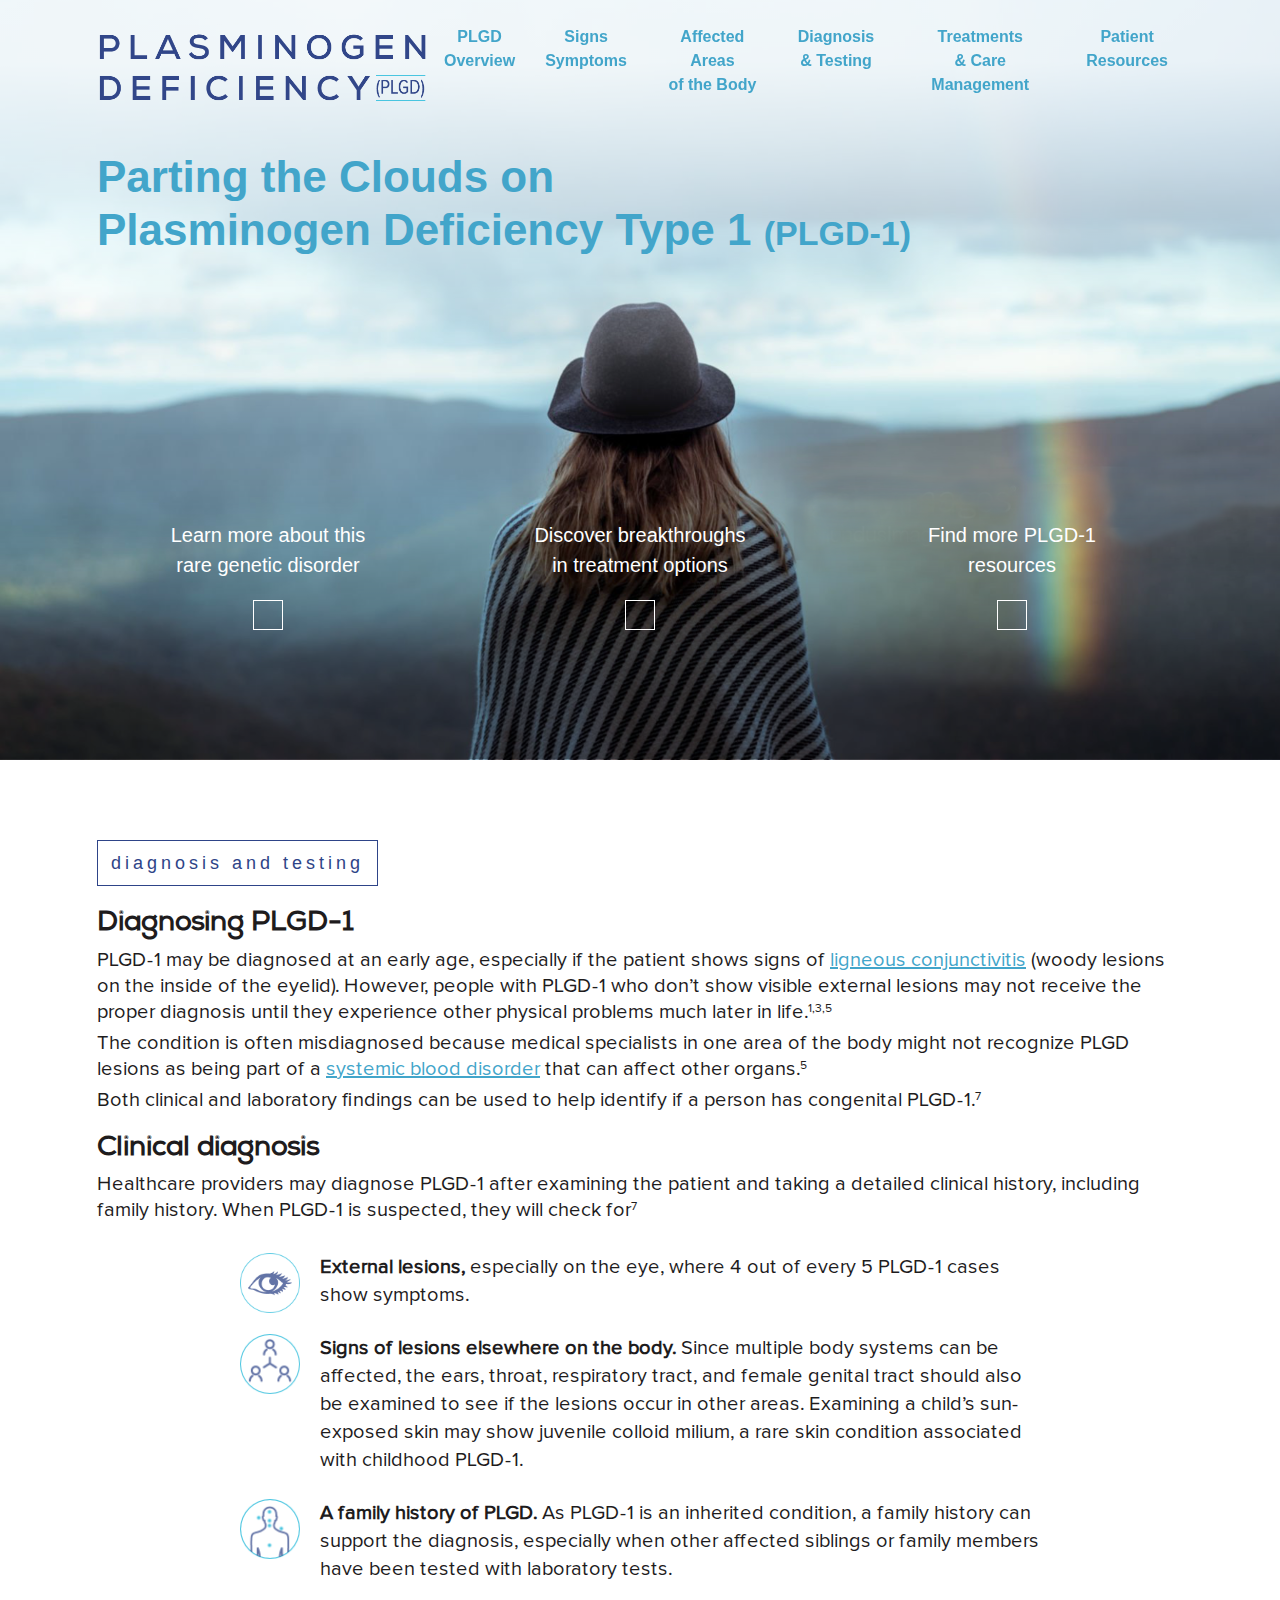
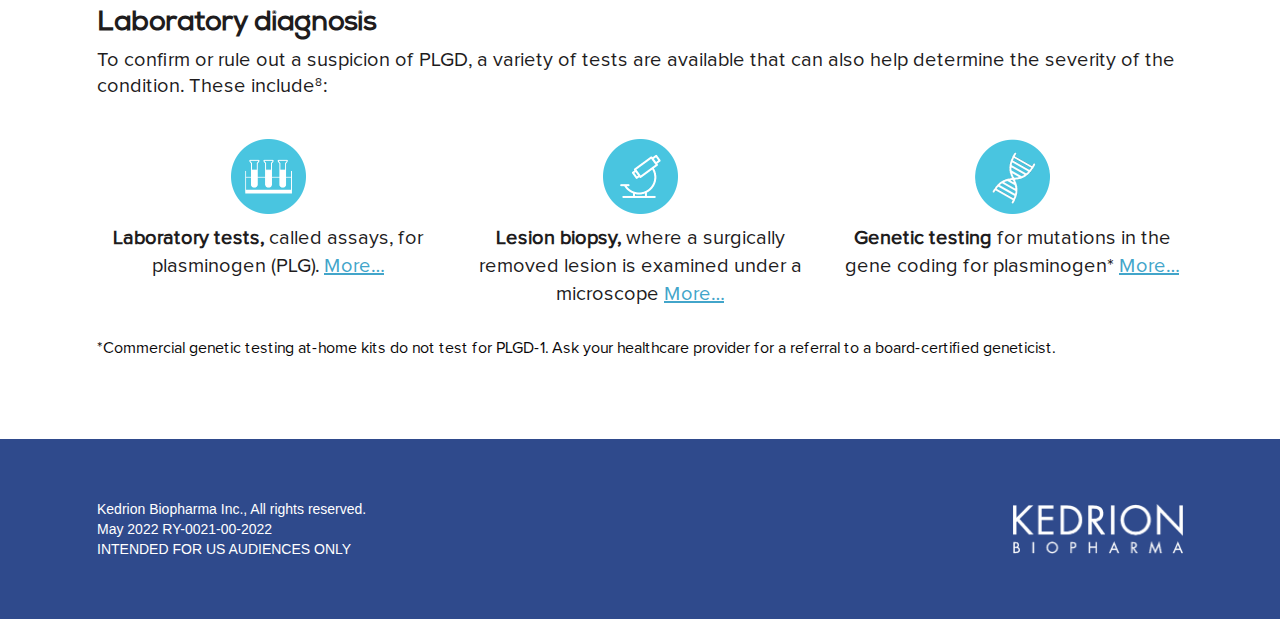
==== commit 1888d669: "code merge" ====
--- a/index2.html
+++ b/index2.html
@@ -2,19 +2,19 @@
 <html>
 
 <head>
-    <title>Website Title</title>
-    <meta charset="UTF-8">
-    <meta name="viewport" content="width=device-width, initial-scale=1.0">
-    <link rel="stylesheet" type="text/css" href="css/bootstrap.min.css">
-    <link rel="stylesheet" type="text/css" href="css/fonts.css">
-    <link rel="stylesheet" type="text/css" href="css/style.css">
-    <link rel="stylesheet" type="text/css" href="css/style2.css">
-    <!-- <link rel="icon" href="images/favicon.png"> -->
+	<title>Website Title</title>
+	<meta charset="UTF-8">
+	<meta name="viewport" content="width=device-width, initial-scale=1.0">
+	<link rel="stylesheet" type="text/css" href="css/bootstrap.min.css">
+	<link rel="stylesheet" type="text/css" href="css/fonts.css">
+	<link rel="stylesheet" type="text/css" href="css/style.css">
+	<link rel="stylesheet" type="text/css" href="css/style2.css">
+	<!-- <link rel="icon" href="images/favicon.png"> -->
 </head>
 
 <body>
-    <!-- <div class="loader-wrapper"><div class="loader"></div></div> -->
-    <header class="site_header">
+	<!-- <div class="loader-wrapper"><div class="loader"></div></div> -->
+	<header class="site_header">
 		<nav class="navbar navbar-expand-lg p-0 navbar-light align-items-start">
 			<div class="container align-items-start">
 				<a class="navbar-brand p-0 m-0" href="index.html">
@@ -104,102 +104,8 @@
 			</div>
 		</div>
 	</section>
-    <section class="overview_section">
-        <div class="container">
-            <div class="border_heading">
-                <h2>PLGD OVERVIEW</h2>
-            </div>
-            <div class="custom_note">
-                <h4>What is plasminogen?</h4>
-                <p>Plasminogen (PLG) is an important precursor protein that circulates in the bloodstream and is
-                    converted into another protein called plasmin.<sup>1</sup></p>
-                <p>Plasmin breaks down fibrin, the main protein in blood clots, and helps repair wounds so normal tissue
-                    can grow back.<sup>1</sup></p>
-                <p>Plasminogen is also involved in other functions of the body, allowing new blood vessels to form
-                    (called “angiogenesis”) and aiding in the development of fertilized eggs during
-                    pregnancy.<sup>2</sup></p>
-            </div>
-            <div class="custom_assets">
-                <img src="images/overview_video.png" />
-            </div>
-            <div class="custom_note">
-                <h4>What is plasminogen deficiency?</h4>
-                <p>Plasminogen deficiency (PLGD) is an ultra-rare genetic condition that occurs when a person has a
-                    mutation in both copies of the gene for plasminogen. People with PLGD may have <strong>abnormally
-                        low PLG levels</strong> and <strong>low PLG activity</strong> (meaning the PLG that is present
-                    doesn’t function properly), or normal levels of PLG but low levels of PLG activity.<sup>1,3,4</sup>
-                </p>
-                <div class="container">
-                    <div class="row">
-                        <div class="col-md-6">
-                            <ul>
-                                <li>PLGD is inherited in an autosomal recessive pattern, which means that affected
-                                    individuals carry 2 copies of the PLG gene with mutations.
-                                    <ul>
-                                        <li>People who carry only 1 mutated PLG gene are carriers. Carriers usually do
-                                            not show signs and symptoms of PLGD.</li>
-                                    </ul>
-                                </li>
-                                <li>It is estimated that 1 to 2 people per million have PLGD.</li>
-                                <li>To date, more females than males have been diagnosed.</li>
-                            </ul>
-                        </div>
-                        <div class="col-md-6">
-                            <ul>
-                                <li>Abnormally low plasminogen levels combined with abnormally low plasminogen activity
-                                    is called <strong>Plasminogen Deficiency Type 1, or hypoplasminogenemia
-                                        (PLGD-1).</strong></li>
-                                <li>A normal level of plasminogen with abnormally low activity is called
-                                    <strong>Plasminogen Deficiency Type 2, or dysplasminogenemia (PLGD-2).</strong> It
-                                    is usually asymptomatic (the person doesn’t show symptoms).</li>
-                            </ul>
-                        </div>
-                    </div>
-                </div>
-            </div>
-            <div class="custom_note">
-                <h4>What are the symptoms of PLGD-1?</h4>
-                <p><a href="#">Symptoms</a> of PLGD-1 manifest as “ligneous” growths (“ligneous” means “wood-like”) on
-                    mucous membranes in various areas of the body.<sup>1,3-5</sup></p>
-                <ul>
-                    <li>These lesions form “pseudomembranes” or “false” membranes that replace the normal mucous
-                        membranes that line body cavities or canals.</li>
-                </ul>
-                <div class="container">
-                    <div class="row">
-                        <div class="col-md-6">
-                            <div class="custom_assets">
-                                <figure>
-                                    <img src="images/overview_symtoms01.png" alt="">
-                                    <figcaption>
-                                        <h6>Lesions on the eye</h6>
-                                        <p>Image from Shapiro AD, Nakar C, Parker JM, et al. Blood 2018;131:1301-10.</p>
-                                    </figcaption>
-                                </figure>
-                            </div>
-                        </div>
-                        <div class="col-md-6">
-                            <div class="custom_assets">
-                                <figure>
-                                    <img src="images/overview_symtoms02.png" alt="">
-                                    <figcaption>
-                                        <h6>Lesions on the eye</h6>
-                                        <p>Image from Shapiro AD, Nakar C, Parker JM, et al. Blood 2018;131:1301-10.</p>
-                                    </figcaption>
-                                </figure>
-                            </div>
-                        </div>
-                    </div>
-                </div>
-            </div>
-        </div>
-        <div class="blue_gradient_bg">
-            <div class="container">
-                <h4>There are thought to be about 500 people suffering from PLGD-1 in the US<sup>5</sup></h4>
-            </div>
-        </div>
-    </section>
-    <section class="testing_section">
+
+	<section class="testing_section">
 		<div class="container">
 			<div class="border_heading">
 				<h2>diagnosis and testing</h2>
@@ -255,353 +161,29 @@
 			</div>
 		</div>
 	</section>
-    <section class="sign_and_symptom_section">
-        <div class="container">
-            <div class="border_heading">
-                <h2>SIGNS & SYMPTOMS</h2>
-            </div>
-            <div class="custom_note">
-                <h4>What are PLGD symptoms?</h4>
-                <p>Symptomatic PLGD-1 is characterized by ligneous lesions, or abnormal growths (“ligneous” means
-                    “wood-like”), that form on various mucous membranes of skin and organs throughout the
-                    body.<sup>1,5</sup> </p>
-                <p><a href="#">Common sites</a> where these lesions appear include the eyes, mouth, ears, nose,
-                    respiratory tract, gastrointestinal tract, urinary tract, and female reproductive tract. Lesions can
-                    vary in size, cause pain or discomfort, or affect how a person’s organs function.<sup>1,5</sup></p>
-            </div>
-            <div class="custom_qoute">
-                <h5><span>"</span>My symptoms first appeared when I was 4 years old, with lesions inside my
-                    eyelids.<span>"</span></h5>
-                <p>—A patient with PLGD-1</p>
-            </div>
-            <div class="row">
-                <div class="col-md-6">
-                    <div class="custom_note">
-                        <h4>When do symptoms appear?</h4>
-                        <p>Symptoms can occur in infants as early as 3 days old but have also been reported for the
-                            first time much later in life, in adults as old as 61 years of age. The average age of onset
-                            is 9.54 months old.<sup>4</sup></p>
-                        <p>Ligneous lesions often appear after minor injury or infection, but they may also appear
-                            spontaneously. Removal of the lesions often leads to regrowth.<sup>5</sup></p>
-                    </div>
-                </div>
-                <div class="col-md-6">
-                    <div class="custom_note">
-                        <h4>How long do symptoms last?</h4>
-                        <p>Ligneous lesions can be persistent throughout a person’s life, or they can wax and
-                            wane.<sup>4</sup> <a href="#">Depending on where they are located</a> they can cause
-                            blindness, airway obstruction, or kidney failure. In some cases, complications can be
-                            fatal.<sup>5</sup></p>
-                    </div>
-                </div>
-            </div>
-        </div>
-    </section>
-    <section class="affected_section">
-        <div class="container">
-            <div class="border_heading">
-                <h2>AFFECTED AREAS OF THE BODY</h2>
-            </div>
-            <div class="custom_note">
-                <h4>PLGD-1 is a systemic disease that can affect multiple organs throughout the body<sup>3</sup></h4>
-            </div>
-            <div class="custom_assets">
-                <img src="images/affected_video.png" />
-            </div>
-            <div class="affected_list">
-                <div class="row">
-                    <div class="col-md-6">
-                        <ul class="pr-md-5">
-                            <li>
-                                <div class="affected_list_img">
-                                    <img src="images/icon_eyes.svg" />
-                                </div>
-                                <div class="affected_list_cont">
-                                    <p><strong><span>81%</span> | Eyes:</strong> The most common symptom site of PLGD-1 is the lining of the eyelids, or conjunctiva.<sup>1,2,4</sup> <a href="#">More…</a></p>
-                                </div>
-                            </li>
-                            <li>
-                                <div class="affected_list_img">
-                                    <img src="images/icon_mouth.svg" />
-                                </div>
-                                <div class="affected_list_cont">
-                                    <p><strong><span>30%</span> | Mouth:</strong> The second most frequently affected site is the mouth or gums.<sup>3-5</sup> <a href="#">More…</a></p>
-                                </div>
-                            </li>
-                            <li>
-                                <div class="affected_list_img">
-                                    <img src="images/icon_ears.svg" />
-                                </div>
-                                <div class="affected_list_cont">
-                                    <p><strong><span>15%</span> | Ears:</strong> Lesions sometimes form on the mucous membranes of the middle ear and eardrum.<sup>3,4</sup> <a href="#">More…</a></p>
-                                </div>
-                            </li>
-                            <li>
-                                <div class="affected_list_img">
-                                    <img src="images/icon_skin.svg" />
-                                </div>
-                                <div class="affected_list_cont">
-                                    <p><strong><span>1%</span> | Skin:</strong> A skin condition called juvenile colloid milium can develop in children with PLGD-1.<sup>3,4</sup> <a href="#">More…</a></p>
-                                </div>
-                            </li>
-                        </ul>
-                    </div>
-                    <div class="col-md-6">
-                        <ul class="pl-md-5">
-                            <li>
-                                <div class="affected_list_img">
-                                    <img src="images/icon_Brain.svg" />
-                                </div>
-                                <div class="affected_list_cont">
-                                    <p><strong><span>12%</span> | Brain:</strong> In a few rare cases, children who have PLGD-1 are born with a buildup of fluid in the skull.<sup>1,4</sup> <a href="#">More…</a></p>
-                                </div>
-                            </li>
-                            <li>
-                                <div class="affected_list_img">
-                                    <img src="images/icon_respiratory_tract.svg" />
-                                </div>
-                                <div class="affected_list_cont">
-                                    <p><strong><span>20%</span> | Upper & Lower Respiratory Tract:</strong> When lesions develop in the windpipe (the trachea or bronchi), they can lead to serious complications.<sup>3-6</sup> <a href="#">More…</a></p>
-                                </div>
-                            </li>
-                            <li>
-                                <div class="affected_list_img">
-                                    <img src="images/icon_female_genital_tract.svg" />
-                                </div>
-                                <div class="affected_list_cont">
-                                    <p><strong><span>9%</span> | Female Reproductive Tract:</strong> Lesions in the female reproductive tract can cause painful menstrual cramps, pain during intercourse, and infertility.<sup>3-5</sup> <a href="#">More…</a></p>
-                                </div>
-                            </li>
-                            <li>
-                                <div class="affected_list_img">
-                                    <img src="images/icon_kidney.svg" />
-                                </div>
-                                <div class="affected_list_cont">
-                                    <p><strong><span>4%</span> | Kidneys:</strong> Lesions in the urinary tract can cause difficulty with processing fluids and urinating because of the blockages they create.<sup>4,5,7</sup> <a href="#">More…</a></p>
-                                </div>
-                            </li>
-                        </ul>
-                    </div>
-                    <div class="feature_img d-none d-md-block">
-                        <img src="images/affected_body_area.svg" />
-                    </div>
-                </div>
-            </div>
-        </div>
-        <div class="affected_btm_gradient"></div>
-    </section>
-    <section class="treatment_section">
-        <div class="container">
-            <div class="border_heading">
-                <h2>TREATMENTS & CARE MANAGEMENT</h2>
-            </div>
-            <div class="custom_note">
-                <h4>PLGD-1 prognos</h4>
-                <p>is Because PLGD-1 is so rare, there is much that is unknown about the condition, including how to
-                    predict a patient’s illness manifestations over the course of their life. There is no available cure
-                    for PLGD-1, but new treatment options for symptom relief have been developed.5</p>
-            </div>
-            <div class="custom_note">
-                <h4>PLGD-1 treatments</h4>
-                <p>The treatment goal for patients with PLGD-1 is to restore functional plasminogen levels.</p>
-            </div>
-            <div class="row">
-                <div class="col-md-6">
-                    <div class="custom_note">
-                        <ul class="with_blue_marker">
-                            <li><strong>Fresh frozen plasma</strong>—administered topically or
-                                intravenously.<sup>5</sup></li>
-                            <li><strong>Plasminogen concentrate</strong>—sourced from human plasma and concentrated to
-                                therapeutic plasminogen levels. Administered intravenously.<sup>12</sup></li>
-                        </ul>
-                    </div>
-                </div>
-                <div class="col-md-6">
-                    <div class="custom_note">
-                        <ul class="with_blue_marker">
-                            <li><strong>Surgical removal</strong>—the lesion is surgically removed.<sup>5</sup></li>
-                            <li>Other treatments that have been tried (not FDA approved) include high-dose
-                                corticosteroids, immunosuppressants, proteolytic enzymes (proteins that break down other
-                                proteins) and blood thinners.<sup>5</sup></li>
-                        </ul>
-                    </div>
-                </div>
-            </div>
-            <div class="custom_note">
-                <p>It is always important to talk to your healthcare professional to determine what is best for you.</p>
-            </div>
-            <div class="custom_note">
-                <h4>Care management</h4>
-                <p>Patients may initially seek care from various specialists depending on their case, how old they are,
-                    and where their lesions appear—for example, from family doctors, pediatricians, ophthalmologists, or
-                    dentists. Because PLGD-1 is a <a href="#">systemic condition</a> with <a
-                        href="symptoms">symptoms</a> that affect <a href="#">various regions</a> of the body,
-                    coordinated care may be needed from healthcare providers in multiple disciplines<sup>3,5,13</sup>:
-                </p>
-                <div class="row">
-                    <div class="col-md-8">
-                        <ul class="with_blue_marker">
-                            <li>
-                                <strong>Pediatric or adult hematologists</strong> (physicians who care for patients with
-                                disorders of the blood)
-                                <ul>
-                                    <li>PLGD-1 is fundamentally a <a href="#">blood or coagulation disorder</a>, even though
-                                        symptoms appear on specific parts of the body </li>
-                                    <li>Hemophilia treatment centers (HTCs) provide comprehensive care for people with inherited
-                                        blood disorders like PLGD-1</li>
-                                </ul>
-                            </li>
-                            <li><strong>Ophthalmologists</strong> (physicians who care for eyes and the visual system) </li>
-                            <li><strong> or ear, nose, and throat (ENT) physicians</strong></li>
-                            <li><strong>Oral surgeons</strong></li>
-                            <li><strong>Pulmonologists</strong> (physicians who care for patients with lung or respiratory tract
-                                diseases) </li>
-                            <li><strong>Geneticists</strong> (physicians who test and counsel patients with genetic diseases)
-                                <ul>
-                                    <li>Commercial at-home genetic testing kits do not test for PLGD-1. If you or a family
-                                        member suspect PLGD-1, it is important to ask your primary healthcare provider for a
-                                        referral to a board-certified geneticist.</li>
-                                </ul>
-                            </li>
-                        </ul>
-                    </div>
-                    <div class="col-md-4">
-                        <img src="images/care_management_img.png" class="m-auto" />
-                    </div>
-                </div>
-            </div>
-            <div class="custom_qoute">
-                <h5><span>"</span>I’ve been to so many specialists over the years for my lesions, but my hematologist
-                    put all my symptoms together.<span>"</span></h5>
-                <p>—A patient with PLGD-1</p>
-            </div>
-        </div>
-    </section>
-    <section class="patient_resource_section">
-        <div class="container">
-            <div class="border_heading">
-                <h2>PATIENT RESOURCES</h2>
-            </div>
-            <div class="custom_note">
-                <h4>You are not alone</h4>
-            </div>
-            <div class="row">
-                <div class="col-12">
-                    <div class="custom_assets">
-                        <figure>
-                            <img src="images/patient_video01.png" alt="">
-                            <figcaption>
-                                <p>See one patient’s journey from symptom development to diagnosis.</p>
-                            </figcaption>
-                        </figure>
-                    </div>
-                </div>
-                <div class="col-md-6">
-                    <div class="custom_assets">
-                        <figure>
-                            <img src="images/patient_video02.png" alt="">
-                            <figcaption>
-                                <p>Heather’s patient testimonial</p>
-                            </figcaption>
-                        </figure>
-                    </div>
-                </div>
-                <div class="col-md-6">
-                    <div class="custom_assets">
-                        <figure>
-                            <img src="images/patient_video03.png" alt="">
-                            <figcaption>
-                                <p>Amy’s caregiver testimonial</p>
-                            </figcaption>
-                        </figure>
-                    </div>
-                </div>
-            </div>
-            <div class="custom_qoute">
-                <h5><span>"</span>The PLGD-1 community is small, but we’re tight-knit!<span>"</span></h5>
-                <p>—A patient with PLGD-1</p>
-            </div>
-            <div class="custom_note">
-                <h4>Helpful links</h4>
-                <p>If you suspect you or a loved one is suffering with PLGD-1, you are not alone. These organizations
-                    promote PLGD-1 awareness, engage in pioneering research, and connect patients to resources to help
-                    manage their disease.</p>
-            </div>
-            <div class="row">
-                <div class="col-md-6">
-                    <div class="custom_assets">
-                        <img src="images/brand_logo01.png" alt="">
-                        <figcaption class="text-center">
-                            <p>Find your <a href="#">PLGD-1 community.</a></p>
-                        </figcaption>
-                    </div>
-                </div>
-                <div class="col-md-6">
-                    <div class="custom_assets">
-                        <img src="images/brand_logo02.png" alt="">
-                        <figcaption class="text-center">
-                            <p><a href="#">Read more</a> about cutting-edge PLGD-1 research and clinical studies.</p>
-                        </figcaption>
-                    </div>
-                </div>
-                <div class="col-md-6">
-                    <div class="custom_assets">
-                        <img src="images/brand_logo03.png" alt="">
-                        <figcaption class="text-center">
-                            <p><a href="#">Read more</a> about PLGD-1 and learn about resources for patients and
-                                families in the rare disease community.</p>
-                        </figcaption>
-                    </div>
-                </div>
-                <div class="col-md-6">
-                    <div class="custom_assets">
-                        <img src="images/brand_logo04.png" alt="">
-                        <figcaption class="text-center">
-                            <p>Promoting international research into <a href="#">rare coagulation disorders like
-                                    PLGD-1.</a></p>
-                        </figcaption>
-                    </div>
-                </div>
-            </div>
-            <div class="description">
-                <p>
-                    <strong>1.</strong> Congenital plasminogen deficiency. MedlinePlus website. https://medlineplus.gov/genetics/condition/congenital-plasminogen-deficiency/#resources. Updated: November 26, 2021. Accessed: May 2, 2022.
-                    <strong>2.</strong> Castellino FJ, Ploplis VA. Structure and function of the plasminogen/plasmin system. <em>Thromb Haemost</em>. 2005;93(04):647-54.
-                    <strong>3.</strong> Schuster V, Seregard S. Ligneous conjunctivitis. <em>Surv Ophthalmol</em>. 2003;48(4):369-388.
-                    <strong>4.</strong> Schuster V, Hügle B, Tefs K. Plasminogen deficiency. <em>J Thromb Haemost</em>. 2007;5(12):2315-2322.
-                    <strong>5.</strong> Shapiro AD, Menegatti M, Palla R, et al. An international registry of patients with plasminogen deficiency (HISTORY). <em>Haematologica</em>. 2020;105(3):554-561.
-                    <strong>6.</strong> Tefs K, Gueorguieva M, Klammt J, et al. Molecular and clinical spectrum of type I plasminogen deficiency: a series of 50 patients. <em>Blood</em>. 2006;108(9):3021-6.
-                    <strong>7.</strong> Congenital plasminogen deficiency. NORD website. https://rarediseases.org/rare-diseases/congenital-plasminogen-deficiency/. Accessed: May 2, 2022.
-                    <strong>8.</strong> Mehta R, Shapiro AD. Plasminogen deficiency. <em>Haemophilia</em>. 2008;14:1261-8.
-                    <strong>9.</strong> Caputo R, Pucci N, Mori F, et al. Long-term efficacy of surgical removal of pseudomembranes in a child with ligneous conjunctivitis treated with plasminogen eyedrops. <em>Thromb Haemost</em>. 2008;100:1196-8. doi:10.1160/ TH08-04-0233.
-                    <strong>10.</strong> National Organization for Rare Disorders (NORD) website. https://rarediseases.org/rare-diseases/congenital-plasminogen-deficiency/. Accessed May 2, 2022.
-                    <strong>11.</strong> Genetic counseling. National Human Genome Research Institute website. https://www.genome.gov/genetics-glossary/Genetic-Counseling. Accessed: May 2, 2022.
-                    <strong>12.</strong> Ryplazim. Prescribing Information. Kedrion Biopharma Inc; 2021. 13. Plasminogen deficiency. Indiana Hemophilia & Thrombosis Center website. https://www.ihtc.org/plasminogen-deficiency. Accessed May 2, 2022.
-                </p>
-            </div>
-        </div>
-    </section>
-    <footer class="site_footer">
-        <div class="container">
-            <div class="row align-items-center">
-                <div class="col-sm-6">
-                    <p class="mb-0 text-white">Kedrion Biopharma Inc., All rights reserved.</p>
-                    <p class="mb-0 text-white">May 2022 RY-0021-00-2022</p>
-                    <p class="mb-0 text-white">INTENDED FOR US AUDIENCES ONLY</p>
-                </div>
-                <div class="col-sm-6">
-                    <div class="d-table ml-auto">
-                        <img src="images/kedrion_logo.png">
-                    </div>
-                </div>
-            </div>
-        </div>
-    </footer>
-    <script src="js/jquery.min.js"></script>
-    <script src="js/fonts-awesome-5.js"></script>
-    <script src="js/bootstrap.bundle.min.js"></script>
-    <script src="js/popper.min.js"></script>
-    <script src="js/custom.js"></script>
+
+	
+	<footer class="site_footer">
+		<div class="container">
+			<div class="row align-items-center">
+				<div class="col-sm-6">
+					<p class="mb-0 text-white">Kedrion Biopharma Inc., All rights reserved.</p>
+					<p class="mb-0 text-white">May 2022 RY-0021-00-2022</p>
+					<p class="mb-0 text-white">INTENDED FOR US AUDIENCES ONLY</p>
+				</div>
+				<div class="col-sm-6">
+					<div class="d-table ml-auto">
+						<img src="images/kedrion_logo.png">
+					</div>
+				</div>
+			</div>
+		</div>
+	</footer>
+	<script src="js/jquery.min.js"></script>
+	<script src="js/fonts-awesome-5.js"></script>
+	<script src="js/bootstrap.bundle.min.js"></script>
+	<script src="js/popper.min.js"></script>
+	<script src="js/custom.js"></script>
 </body>
 
 </html>--- a/css/style.css
+++ b/css/style.css
@@ -40,6 +40,184 @@
     display: block;
 }
 /*common css end*/
+
+/*common section css start */
+.border_heading{
+    display: inline-block;
+    border: 1px solid #2E4488;
+    padding: 13px 13px;
+    margin-bottom: 22px;
+}
+.border_heading h2{
+    color: #2E4488;
+    font-size: 18px;
+    font-weight: 500;
+    line-height: 1;
+    letter-spacing: 4px;
+}
+.custom_note{
+    width: 100%;
+    margin-bottom: 20px;
+}
+.custom_note h4{
+    color: #1E1C1D;
+    font-size: 28px;
+    font-family: 'NexaRegular';
+    font-weight: 600;
+    margin-bottom: 5px;
+}
+.custom_note p{
+    color: #1E1C1D;
+    font-weight: normal;
+    font-size: 20px;
+    font-family: 'Proxima Nova Rg';
+    line-height: 1.3;
+    margin-bottom: 5px;
+}
+.custom_note p a{
+    color: #42A5CA;
+    text-decoration: underline;
+}
+.custom_note ul{
+    padding-left: 20px;
+    margin: 15px 0;
+}
+.custom_note ul,
+.custom_note ol,
+.custom_note li{
+    list-style: disc;
+    color: #1E1C1D;
+    font-weight: normal;
+    font-size: 20px;
+    font-family: 'Proxima Nova Rg';
+    line-height: 1.3;
+}
+.custom_note li{
+    margin-bottom: 5px;
+}
+.custom_note ul.with_blue_marker li::marker {
+    color: #49C5E0;
+}
+.custom_note li a{
+    color: #42A5CA;
+    text-decoration: underline;
+}
+.custom_note li li{
+    position: relative;
+    list-style: none;
+}
+.custom_note li li:before{
+    content: '—';
+    position: absolute;
+    top: 0;
+    left: -18px;
+    font-weight: 400;
+}
+.custom_note p sup{
+    font-size: 60%;
+}
+.custom_assets{
+    display: table;
+    margin: 50px auto;
+    text-align: left;
+}
+.custom_assets figcaption{
+    width: 100%;
+    max-width: 400px;
+    margin-top: 10px;
+}
+.custom_assets figcaption h6{
+    color: #252425;
+    font-size: 16px;
+    font-family: 'Nexa';
+    font-weight: 700;
+    margin-bottom: 5px;
+}
+.custom_assets figcaption p{
+    color: #252425;
+    font-size: 16px;
+    font-family: 'Proxima Nova Rg';
+    font-weight: normal;
+    font-size: italic;
+    margin-bottom: 10px;
+}
+.custom_assets img,
+.custom_assets video{
+    margin: 0;
+}
+.custom_assets > img,
+.custom_assets > video{
+    margin: auto;
+}
+.blue_gradient_bg{
+    width: 100%;
+    background: linear-gradient(180deg, #689cbc, #506a9d);
+    text-align: center;
+    padding: 53px 0;
+}
+.blue_gradient_bg h4{
+    color: #FFFFFF;
+    font-size: 28px;
+    font-family: 'NexaRegular';
+    font-weight: 600;
+    line-height: 1.4;
+}
+.custom_qoute{
+    position: relative;
+    width: 100%;
+    text-align: center;
+    padding: 50px 0;
+    margin: 50px 0;
+}
+.custom_qoute:before,
+.custom_qoute:after{
+    content: '';
+    position: absolute;
+    left: 0;
+    right: 0;
+    display: block;
+    width: 100%;
+    max-width: 750px;
+    height: 1px;
+    margin: auto;
+    background: linear-gradient(270deg, #FFFFFF, #707070, #FFFFFF);
+}
+.custom_qoute:before{
+    top: 0;
+}
+.custom_qoute:after{
+    bottom: 0;
+}
+.custom_qoute h5{
+    position: relative;
+    color: #3B82B2;
+    font-size: 26px;
+    font-family: 'Proxima Nova Rg';
+    font-weight: 600;
+    font-style: italic;
+    margin-bottom: 5px;
+}
+.custom_qoute h5 span{
+    color: #2E4488;
+    font-size: 30px;
+}
+.custom_qoute p{
+    color: #2E4488;
+    font-size: 20px;
+    font-family: 'Nexa';
+    font-weight: bold;
+}
+.description{
+    width: 100%;
+}
+.description p{
+    color: #0A0809;
+    font-size: 16px;
+    font-family: 'Proxima Nova Rg';
+    font-weight: normal;
+    line-height: 1.38;
+}
+/*common section css end */
 
 /*page pre-loader css start*/
 .loader-wrapper {
@@ -289,12 +467,95 @@
     color: #0A0809;
     margin-top: 30px;
 }
-
 /*testing section css end*/
 
-
-
-
+/* overview-section css start */
+.overview_section{
+    width: 100%;
+    padding: 61px 0 0;
+    background-color: rgba(73, 197, 224, 0.11);
+}
+/* overview-section css end */
+
+/* sign_and_symptom-section css start */
+.sign_and_symptom_section{
+    width: 100%;
+    padding: 61px 0;
+}
+/* sign_and_symptom-section css end */
+
+/* affected-section css start */
+.affected_section{
+    width: 100%;
+    padding: 61px 0 0;
+    background-color: rgba(73, 197, 224, 0.11);
+}
+/* affected-section css end */
+
+/* affected-section css start */
+.affected_list{
+    position: relative;
+    z-index: 1;
+}
+.affected_list .feature_img{
+    position: absolute;
+    top: 0;
+    left: 0;
+    right: 0;
+    bottom: 0;
+    margin: auto;
+    z-index: -1;
+    text-align: center;
+}
+.affected_list .feature_img img{
+    margin: auto;
+}
+.affected_list ul li{
+    display: flex;
+    justify-content: space-between;
+    margin-bottom: 30px;
+}
+.affected_list_img{
+    width: 80px;
+}
+.affected_list_cont{
+    width: calc(100% - 95px);
+}
+.affected_list_cont p{
+    font-size: 20px;
+}.affected_list_cont p span{
+    font-size: 26px;
+}
+.affected_list_cont p a{
+    color: #42A5CA;
+    text-decoration: underline;
+}
+.affected_list_cont p strong{
+    color: #2E4488;
+}
+.affected_btm_gradient{
+    width: 100%;
+    background: linear-gradient(180deg, #689cbc, #506a9d);
+    padding: 25px 0;
+    position: relative;
+    z-index: 1;
+}
+/* affected-section css end */
+
+/* treatment-section css start */
+.treatment_section{
+    width: 100%;
+    padding: 61px 0 50px;
+    background-color: rgba(73, 197, 224, 0.11);
+}
+/* treatment-section css end */
+
+/* patient_resource-section css start */
+.patient_resource_section{
+    width: 100%;
+    padding: 61px 0 56px;
+}
+/* patient_resource-section css end */
 
 @media (min-width: 1300px) {
     .site_header .container,
@@ -308,7 +569,6 @@
         max-width: 1116px !important;
     }
 }
-
 @media (max-width: 1199px) {
     .site_header .navbar-brand img {
         max-width: 250px;
@@ -363,6 +623,53 @@
     .site_footer {
         padding: 30px 0;
     }
+    .border_heading{
+        padding: 10px;
+    }
+    .border_heading h2{
+        font-size: 16px;
+        letter-spacing: 2.5px;
+    }
+    .custom_note h4{
+        font-size: 20px;
+    }
+    .custom_note p{
+        font-size: 16px;
+    }
+    .custom_note ul, .custom_note ol, .custom_note li{
+        font-size: 16px;
+    }
+    .custom_assets{
+        margin: 10px auto;
+    }
+    .custom_qoute{
+        padding: 30px 0;
+        margin: 30px 0;
+    }
+    .custom_qoute h5{
+        font-size: 20px;
+    }
+    .custom_qoute h5 span{
+        font-size: 24px;
+    }
+    .custom_qoute p{
+        font-size: 16px;
+    }
+    .blue_gradient_bg h4{
+        font-size: 20px;
+    }
+    .affected_list_img{
+        width: 60px;
+    }
+    .affected_list_cont{
+        width: calc(100% - 75px);
+    }
+    .affected_list_cont p{
+        font-size: 16px;
+    }
+    .affected_list_cont p span{
+        font-size: 20px;
+    }
 }
 @media (max-width: 575px) {
     .site_header .navbar-brand img {
--- a/css/style2.css
+++ b/css/style2.css
@@ -1,295 +1,8 @@
-.overview_section{
-    width: 100%;
-    padding: 61px 0 0;
-    background-color: rgba(73, 197, 224, 0.11);
-}
-.border_heading{
-    display: inline-block;
-    border: 1px solid #2E4488;
-    padding: 13px 13px;
-    margin-bottom: 22px;
-}
-.border_heading h2{
-    color: #2E4488;
-    font-size: 18px;
-    font-weight: 500;
-    line-height: 1;
-    letter-spacing: 4px;
-}
-.custom_note{
-    width: 100%;
-    margin-bottom: 20px;
-}
-.custom_note h4{
-    color: #1E1C1D;
-    font-size: 28px;
-    font-family: 'NexaRegular';
-    font-weight: 600;
-    margin-bottom: 5px;
-}
-.custom_note p{
-    color: #1E1C1D;
-    font-weight: normal;
-    font-size: 20px;
-    font-family: 'Proxima Nova Rg';
-    line-height: 1.3;
-    margin-bottom: 5px;
-}
-.custom_note p a{
-    color: #42A5CA;
-    text-decoration: underline;
-}
-.custom_note ul{
-    padding-left: 20px;
-    margin: 15px 0;
-}
-.custom_note ul,
-.custom_note ol,
-.custom_note li{
-    list-style: disc;
-    color: #1E1C1D;
-    font-weight: normal;
-    font-size: 20px;
-    font-family: 'Proxima Nova Rg';
-    line-height: 1.3;
-}
-.custom_note li{
-    margin-bottom: 5px;
-}
-.custom_note ul.with_blue_marker li::marker {
-    color: #49C5E0;
-}
-.custom_note li a{
-    color: #42A5CA;
-    text-decoration: underline;
-}
-.custom_note li li{
-    position: relative;
-    list-style: none;
-}
-.custom_note li li:before{
-    content: '—';
-    position: absolute;
-    top: 0;
-    left: -18px;
-    font-weight: 400;
-}
-.custom_note p sup{
-    font-size: 60%;
-}
-.custom_assets{
-    display: table;
-    margin: 50px auto;
-    text-align: left;
-}
-.custom_assets figcaption{
-    width: 100%;
-    max-width: 400px;
-    margin-top: 10px;
-}
-.custom_assets figcaption h6{
-    color: #252425;
-    font-size: 16px;
-    font-family: 'Nexa';
-    font-weight: 700;
-    margin-bottom: 5px;
-}
-.custom_assets figcaption p{
-    color: #252425;
-    font-size: 16px;
-    font-family: 'Proxima Nova Rg';
-    font-weight: normal;
-    font-size: italic;
-    margin-bottom: 10px;
-}
-.custom_assets img,
-.custom_assets video{
-    margin: 0;
-}
-.custom_assets > img,
-.custom_assets > video{
-    margin: auto;
-}
-.blue_gradient_bg{
-    width: 100%;
-    background: linear-gradient(180deg, #689cbc, #506a9d);
-    text-align: center;
-    padding: 53px 0;
-}
-.blue_gradient_bg h4{
-    color: #FFFFFF;
-    font-size: 28px;
-    font-family: 'NexaRegular';
-    font-weight: 600;
-    line-height: 1.4;
-}
-.sign_and_symptom_section{
-    width: 100%;
-    padding: 61px 0;
-}
-.custom_qoute{
-    position: relative;
-    width: 100%;
-    text-align: center;
-    padding: 50px 0;
-    margin: 50px 0;
-}
-.custom_qoute:before,
-.custom_qoute:after{
-    content: '';
-    position: absolute;
-    left: 0;
-    right: 0;
-    display: block;
-    width: 100%;
-    max-width: 750px;
-    height: 1px;
-    margin: auto;
-    background: linear-gradient(270deg, #FFFFFF, #707070, #FFFFFF);
-}
-.custom_qoute:before{
-    top: 0;
-}
-.custom_qoute:after{
-    bottom: 0;
-}
-.custom_qoute h5{
-    position: relative;
-    color: #3B82B2;
-    font-size: 26px;
-    font-family: 'Proxima Nova Rg';
-    font-weight: 600;
-    font-style: italic;
-    margin-bottom: 5px;
-}
-.custom_qoute h5 span{
-    color: #2E4488;
-    font-size: 30px;
-}
-.custom_qoute p{
-    color: #2E4488;
-    font-size: 20px;
-    font-family: 'Nexa';
-    font-weight: bold;
-}
-.affected_section{
-    width: 100%;
-    padding: 61px 0 0;
-    background-color: rgba(73, 197, 224, 0.11);
-}
-.affected_list{
-    position: relative;
-    z-index: 1;
-}
-.affected_list .feature_img{
-    position: absolute;
-    top: 0;
-    left: 0;
-    right: 0;
-    bottom: 0;
-    margin: auto;
-    z-index: -1;
-    text-align: center;
-}
-.affected_list .feature_img img{
-    margin: auto;
-}
-.affected_list ul li{
-    display: flex;
-    justify-content: space-between;
-    margin-bottom: 30px;
-}
-.affected_list_img{
-    width: 80px;
-}
-.affected_list_cont{
-    width: calc(100% - 95px);
-}
-.affected_list_cont p{
-    font-size: 20px;
-}.affected_list_cont p span{
-    font-size: 26px;
-}
-.affected_list_cont p a{
-    color: #42A5CA;
-    text-decoration: underline;
-}
-.affected_list_cont p strong{
-    color: #2E4488;
-}
-.affected_btm_gradient{
-    width: 100%;
-    background: linear-gradient(180deg, #689cbc, #506a9d);
-    padding: 25px 0;
-    position: relative;
-    z-index: 1;
-}
-.treatment_section{
-    width: 100%;
-    padding: 61px 0 50px;
-    background-color: rgba(73, 197, 224, 0.11);
-}
-.patient_resource_section{
-    width: 100%;
-    padding: 61px 0 56px;
-}
-.description{
-    width: 100%;
-}
-.description p{
-    color: #0A0809;
-    font-size: 16px;
-    font-family: 'Proxima Nova Rg';
-    font-weight: normal;
-    line-height: 1.38;
-}
+
+
+
+
 
 @media (max-width: 767px){
-    .border_heading{
-        padding: 10px;
-    }
-    .border_heading h2{
-        font-size: 16px;
-        letter-spacing: 2.5px;
-    }
-    .custom_note h4{
-        font-size: 20px;
-    }
-    .custom_note p{
-        font-size: 16px;
-    }
-    .custom_note ul, .custom_note ol, .custom_note li{
-        font-size: 16px;
-    }
-    .custom_assets{
-        margin: 10px auto;
-    }
-    .custom_qoute{
-        padding: 30px 0;
-        margin: 30px 0;
-    }
-    .custom_qoute h5{
-        font-size: 20px;
-    }
-    .custom_qoute h5 span{
-        font-size: 24px;
-    }
-    .custom_qoute p{
-        font-size: 16px;
-    }
-    .blue_gradient_bg h4{
-        font-size: 20px;
-    }
-    .affected_list_img{
-        width: 60px;
-    }
-    .affected_list_cont{
-        width: calc(100% - 75px);
-    }
-    .affected_list_cont p{
-        font-size: 16px;
-    }
-    .affected_list_cont p span{
-        font-size: 20px;
-    }
+    
 }